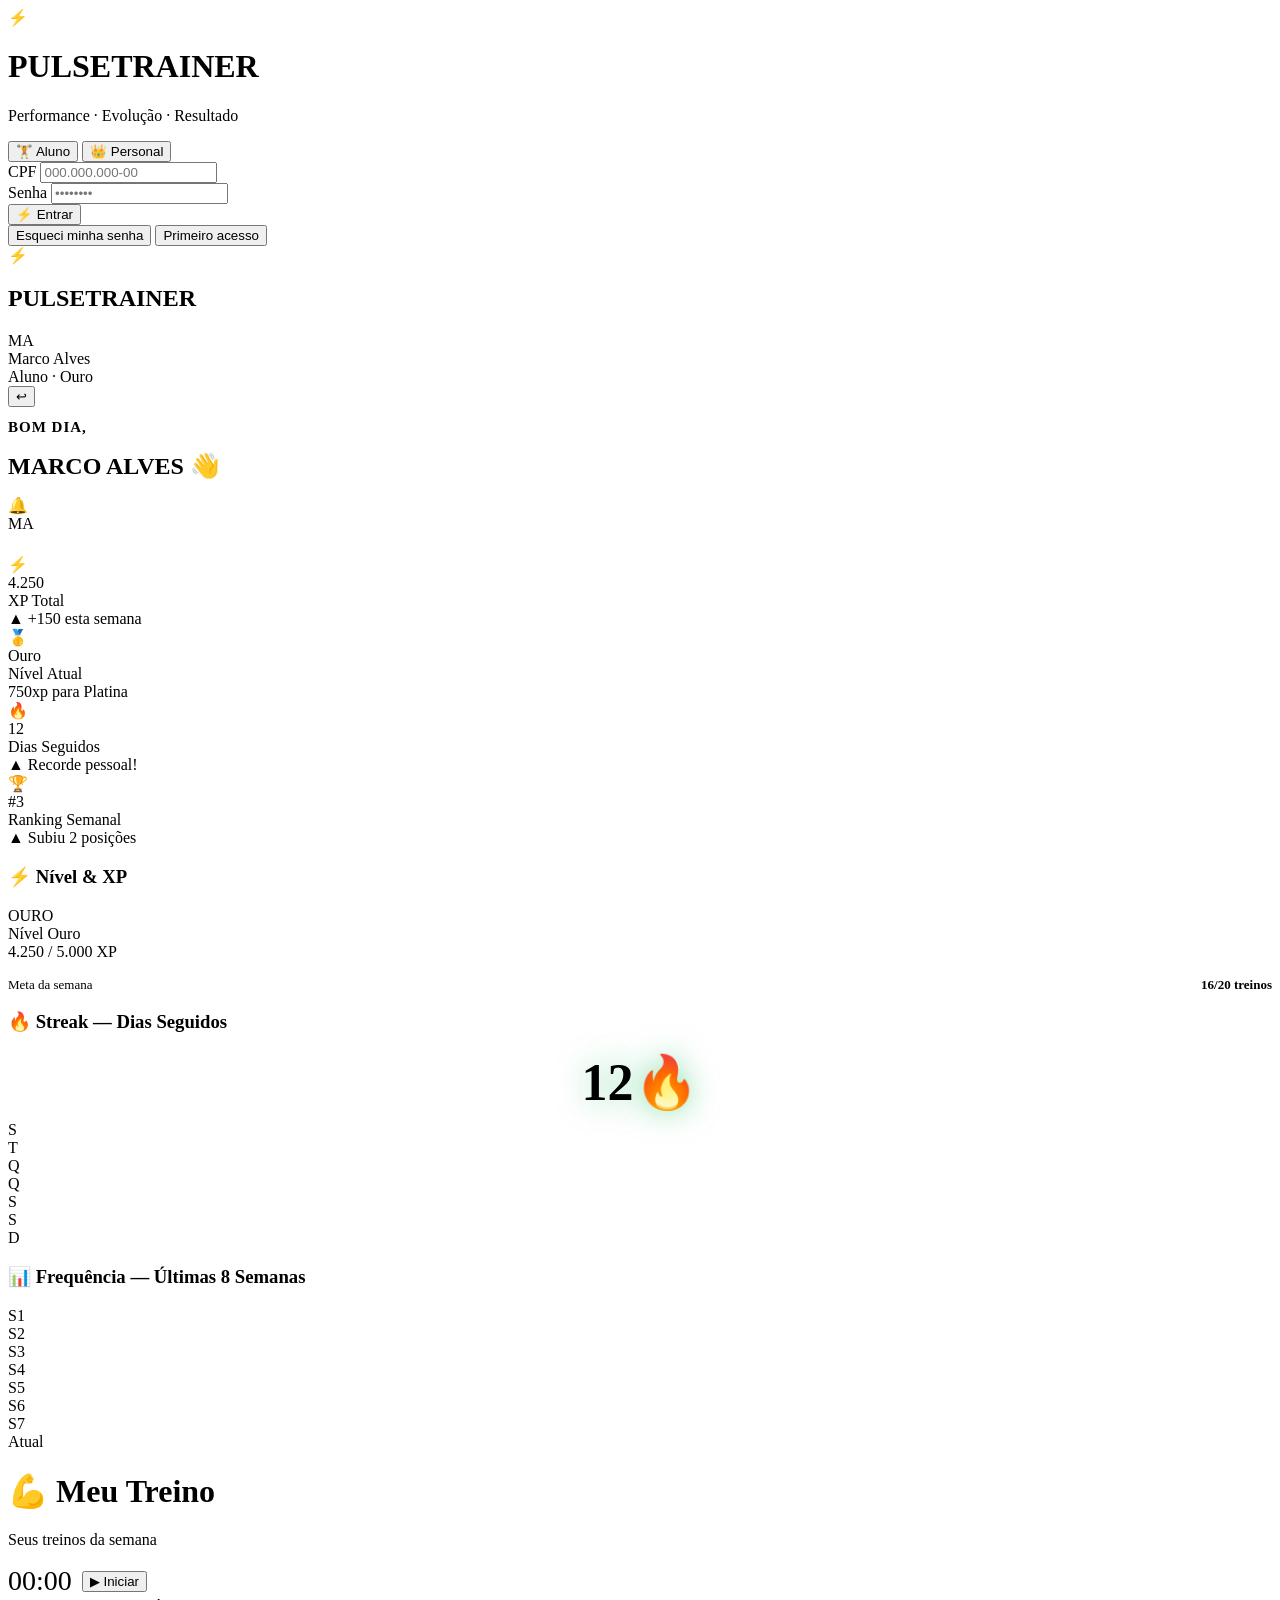
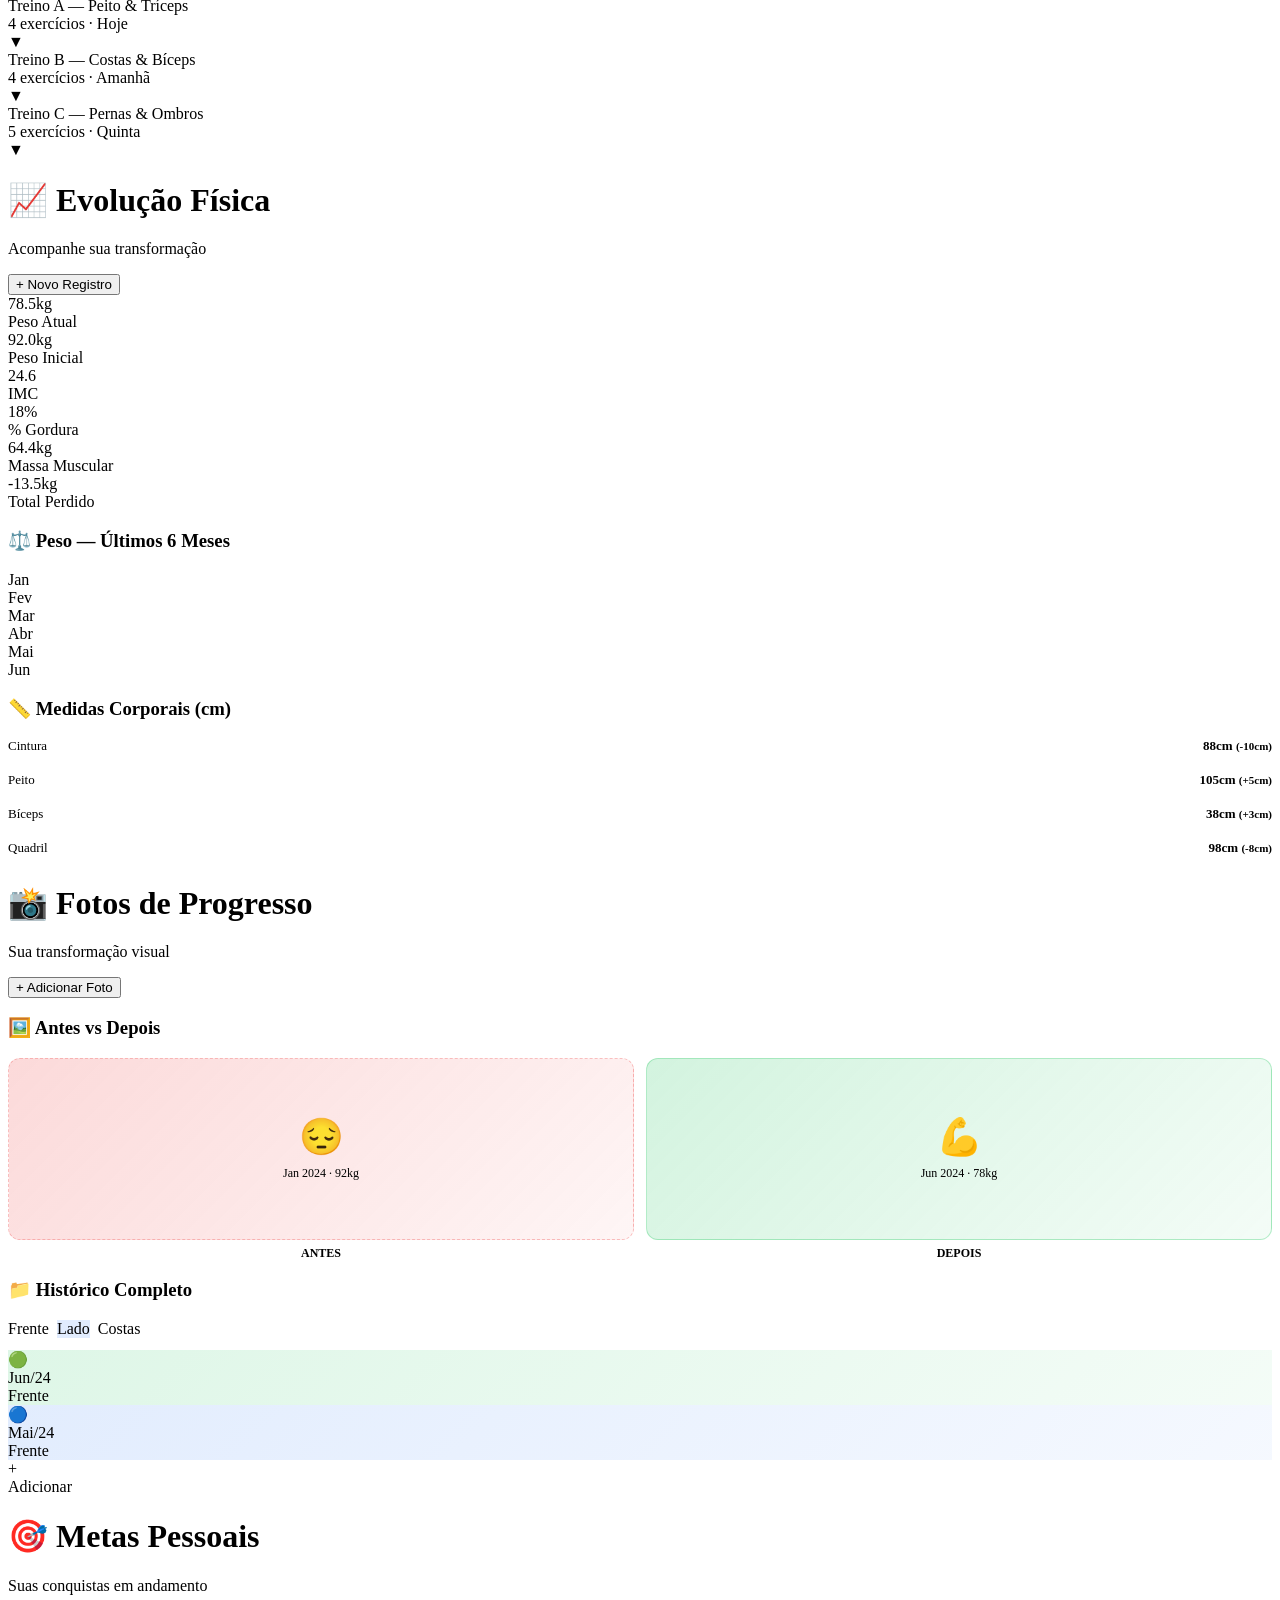
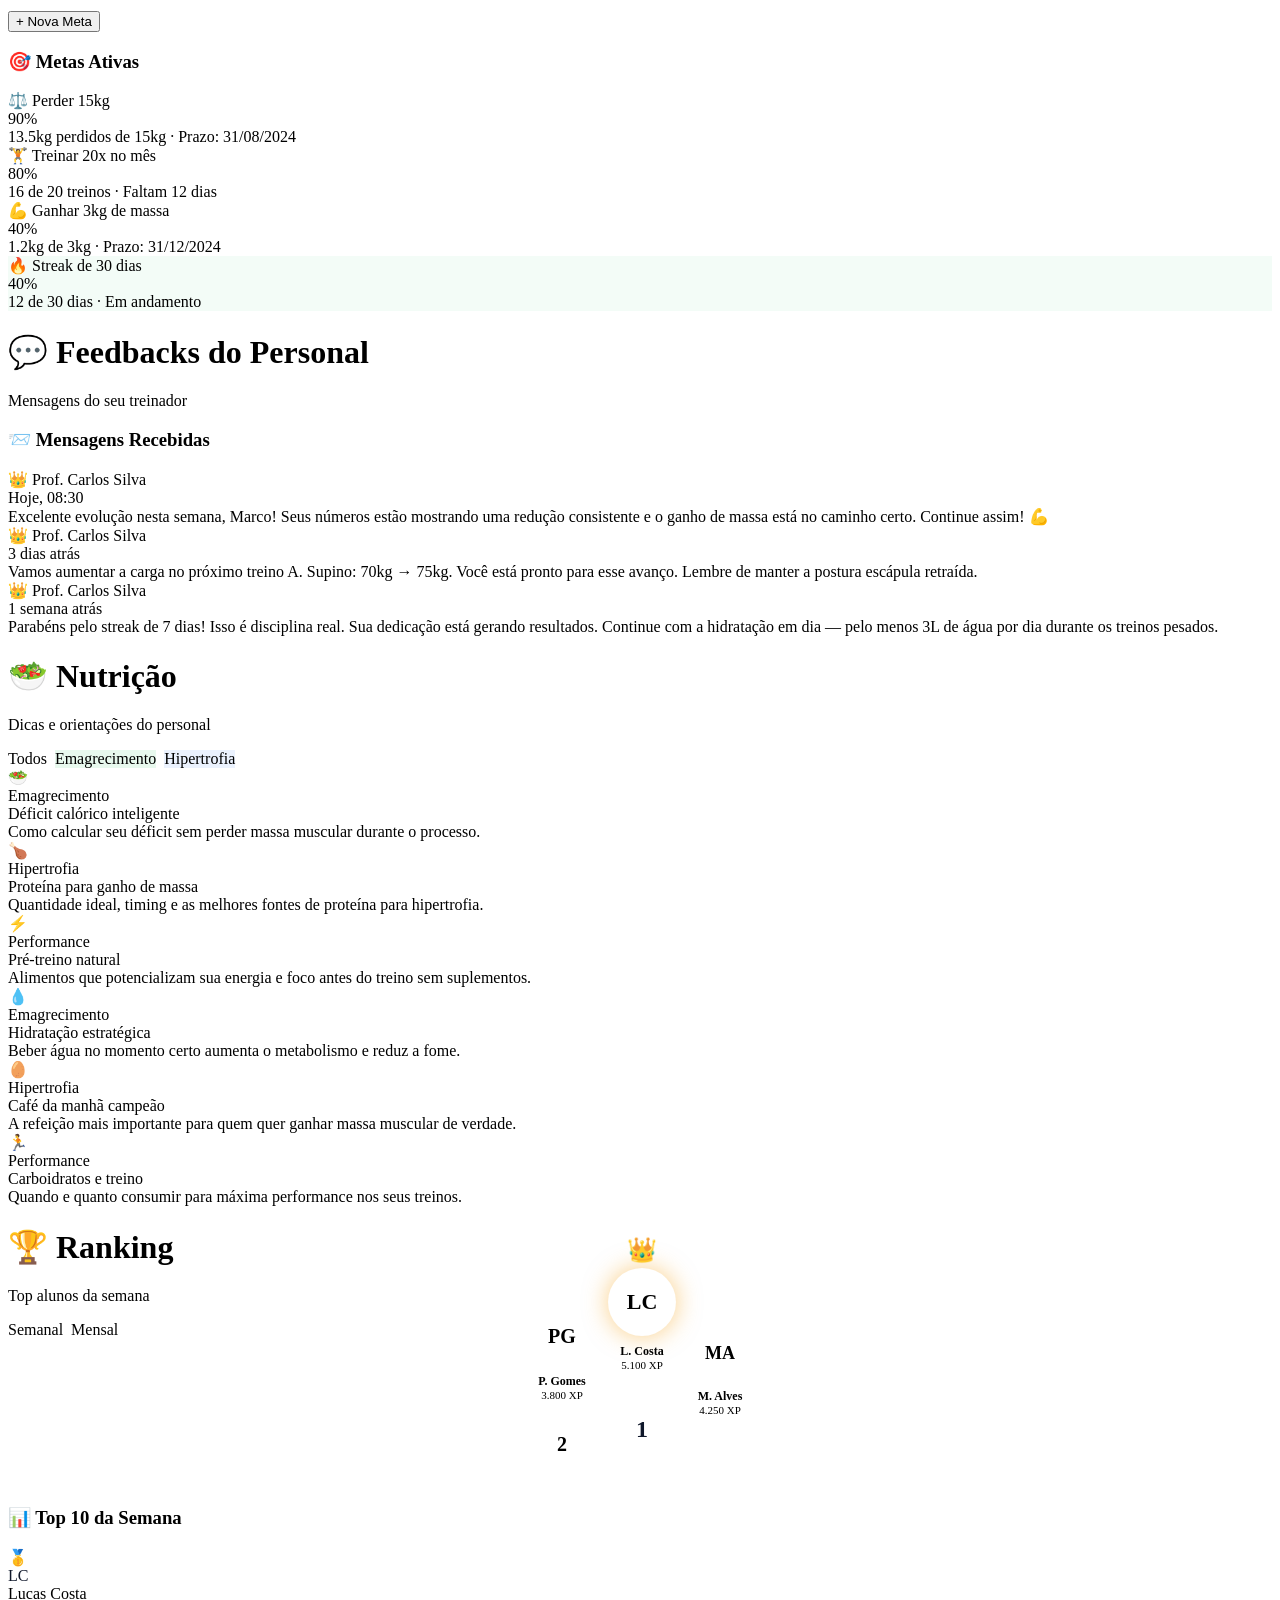
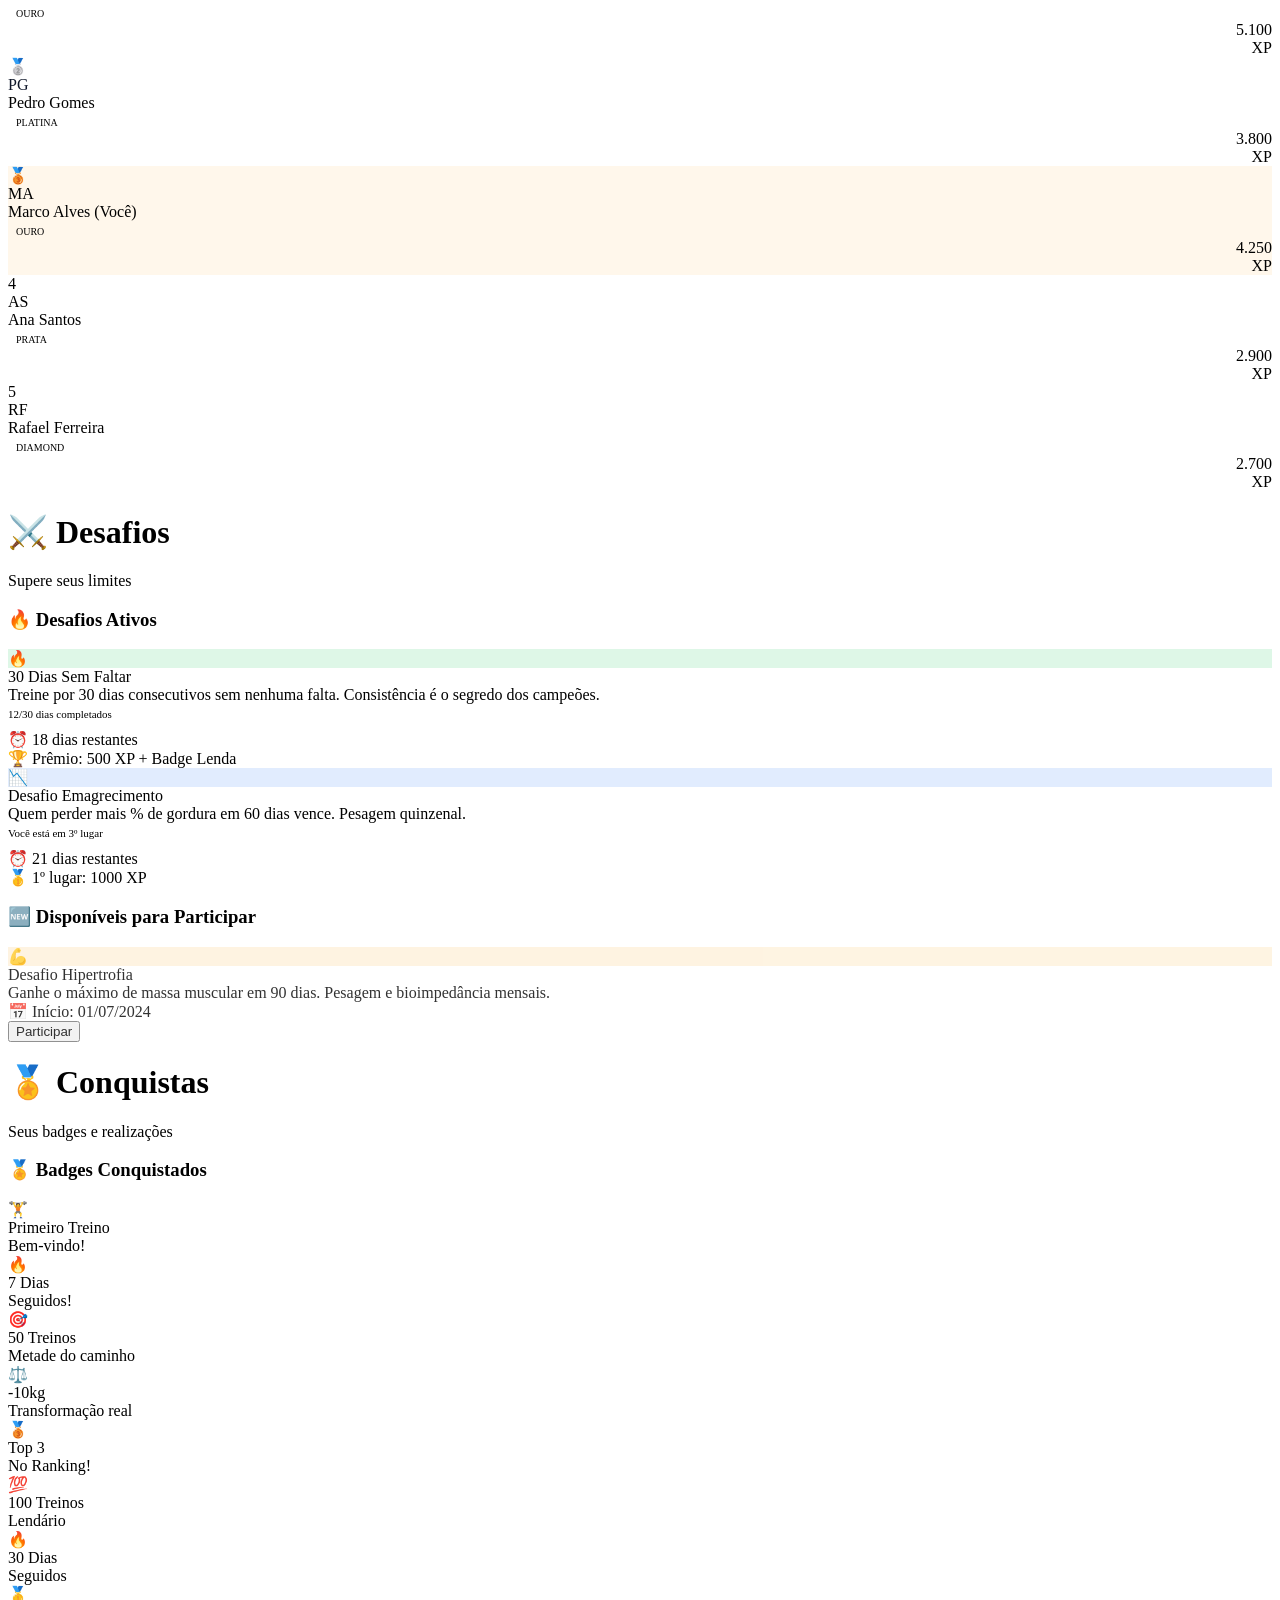
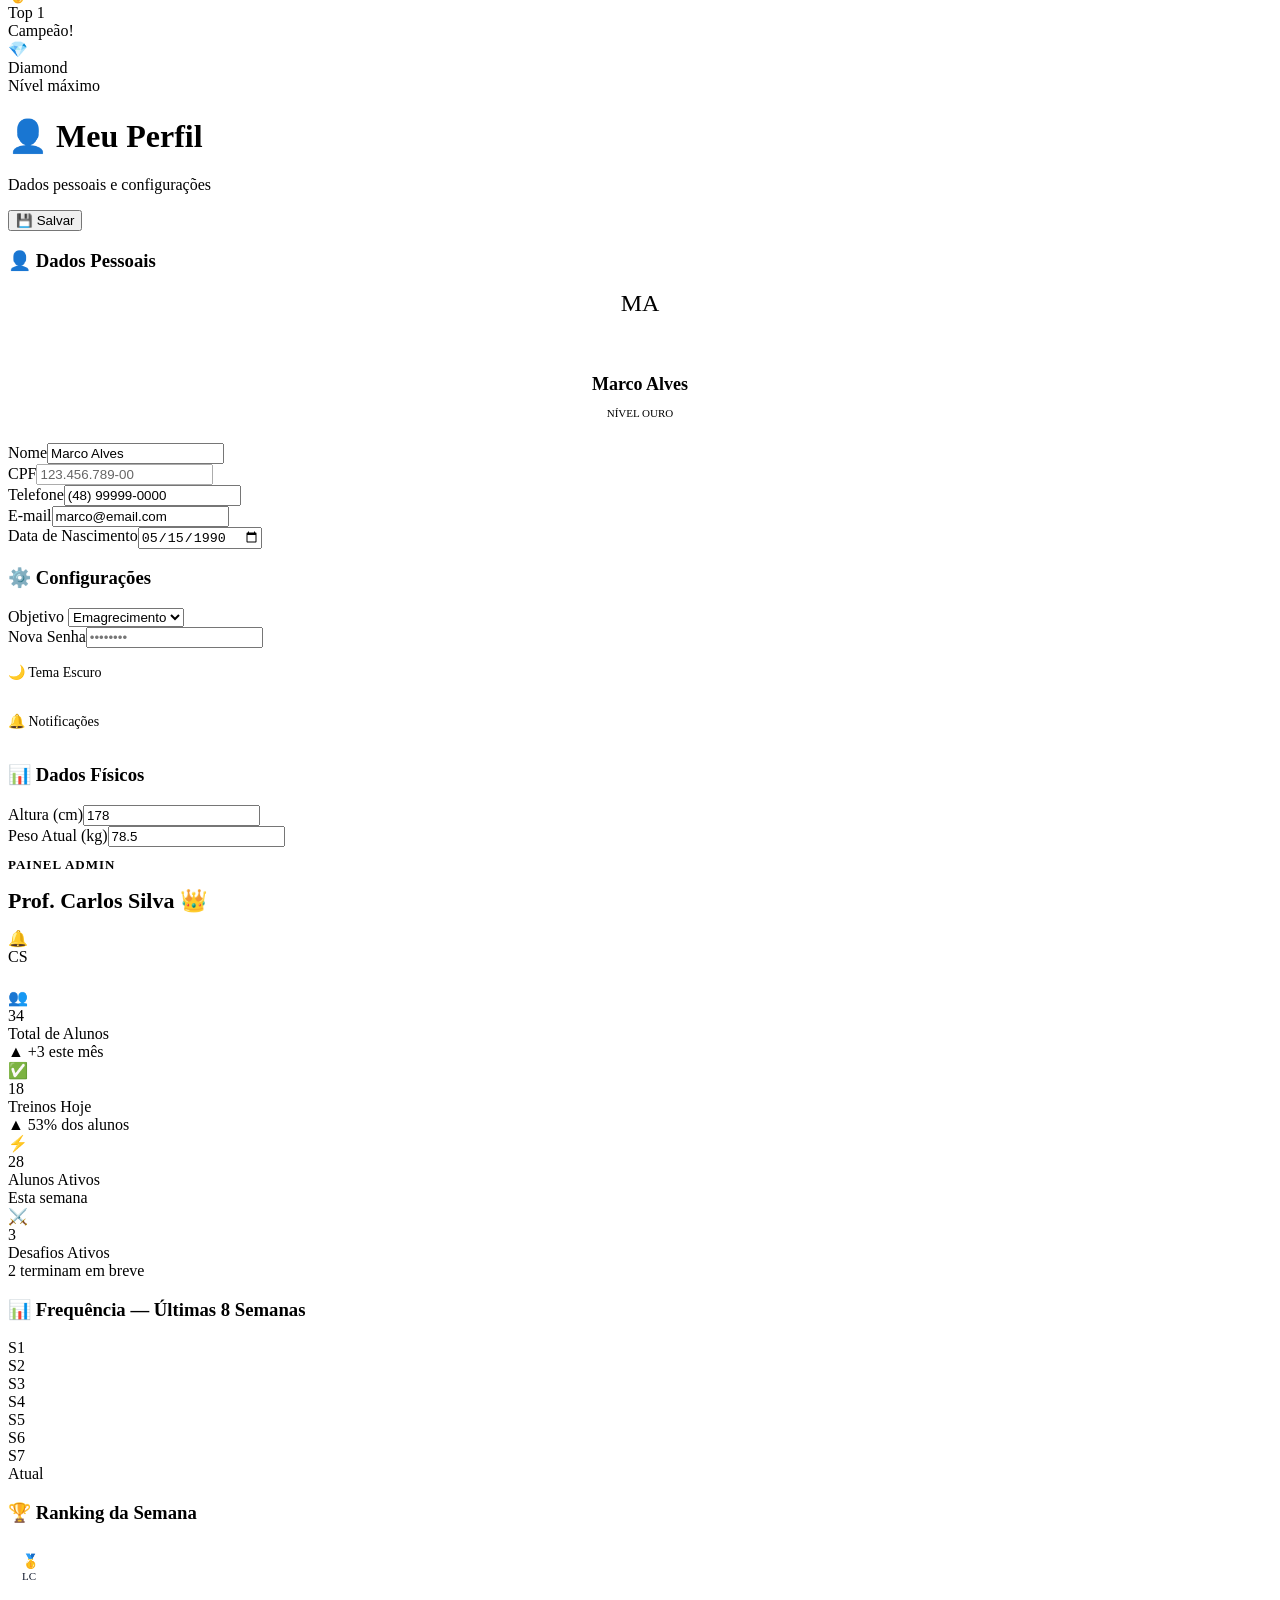
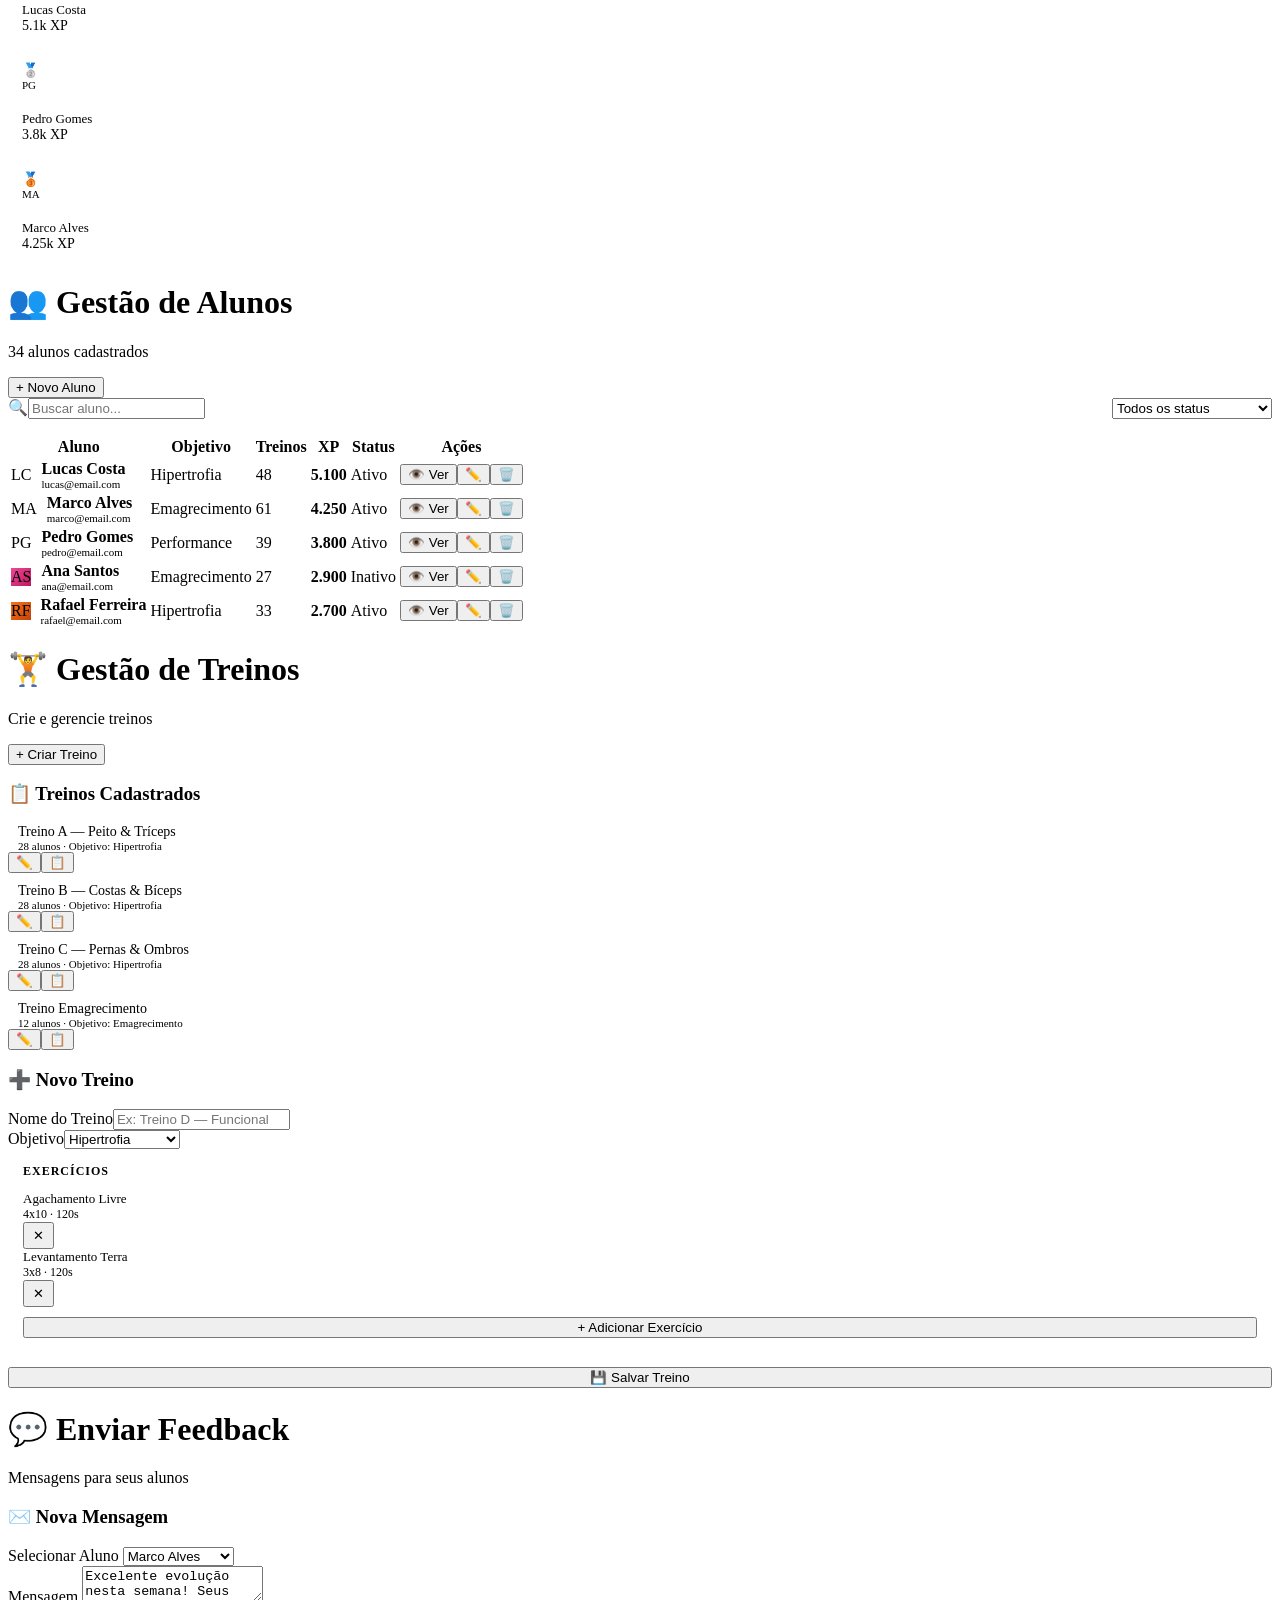
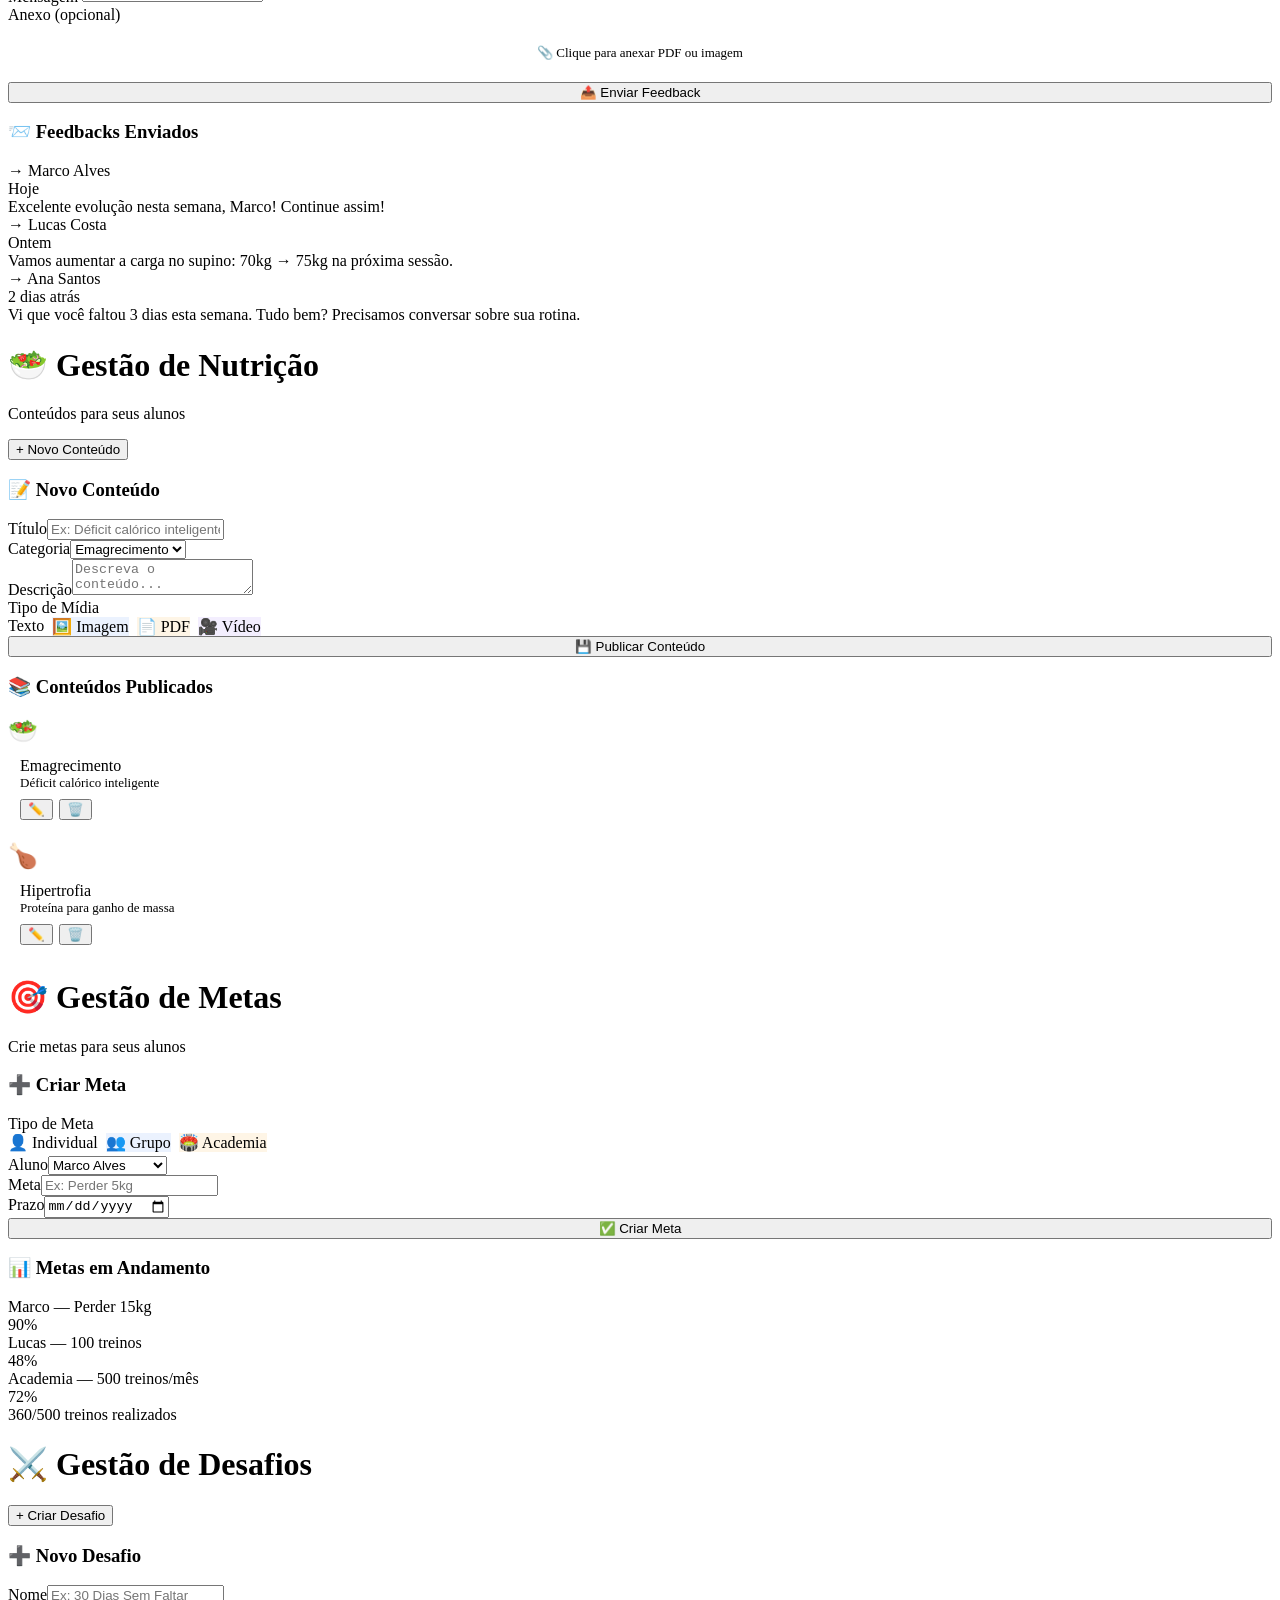
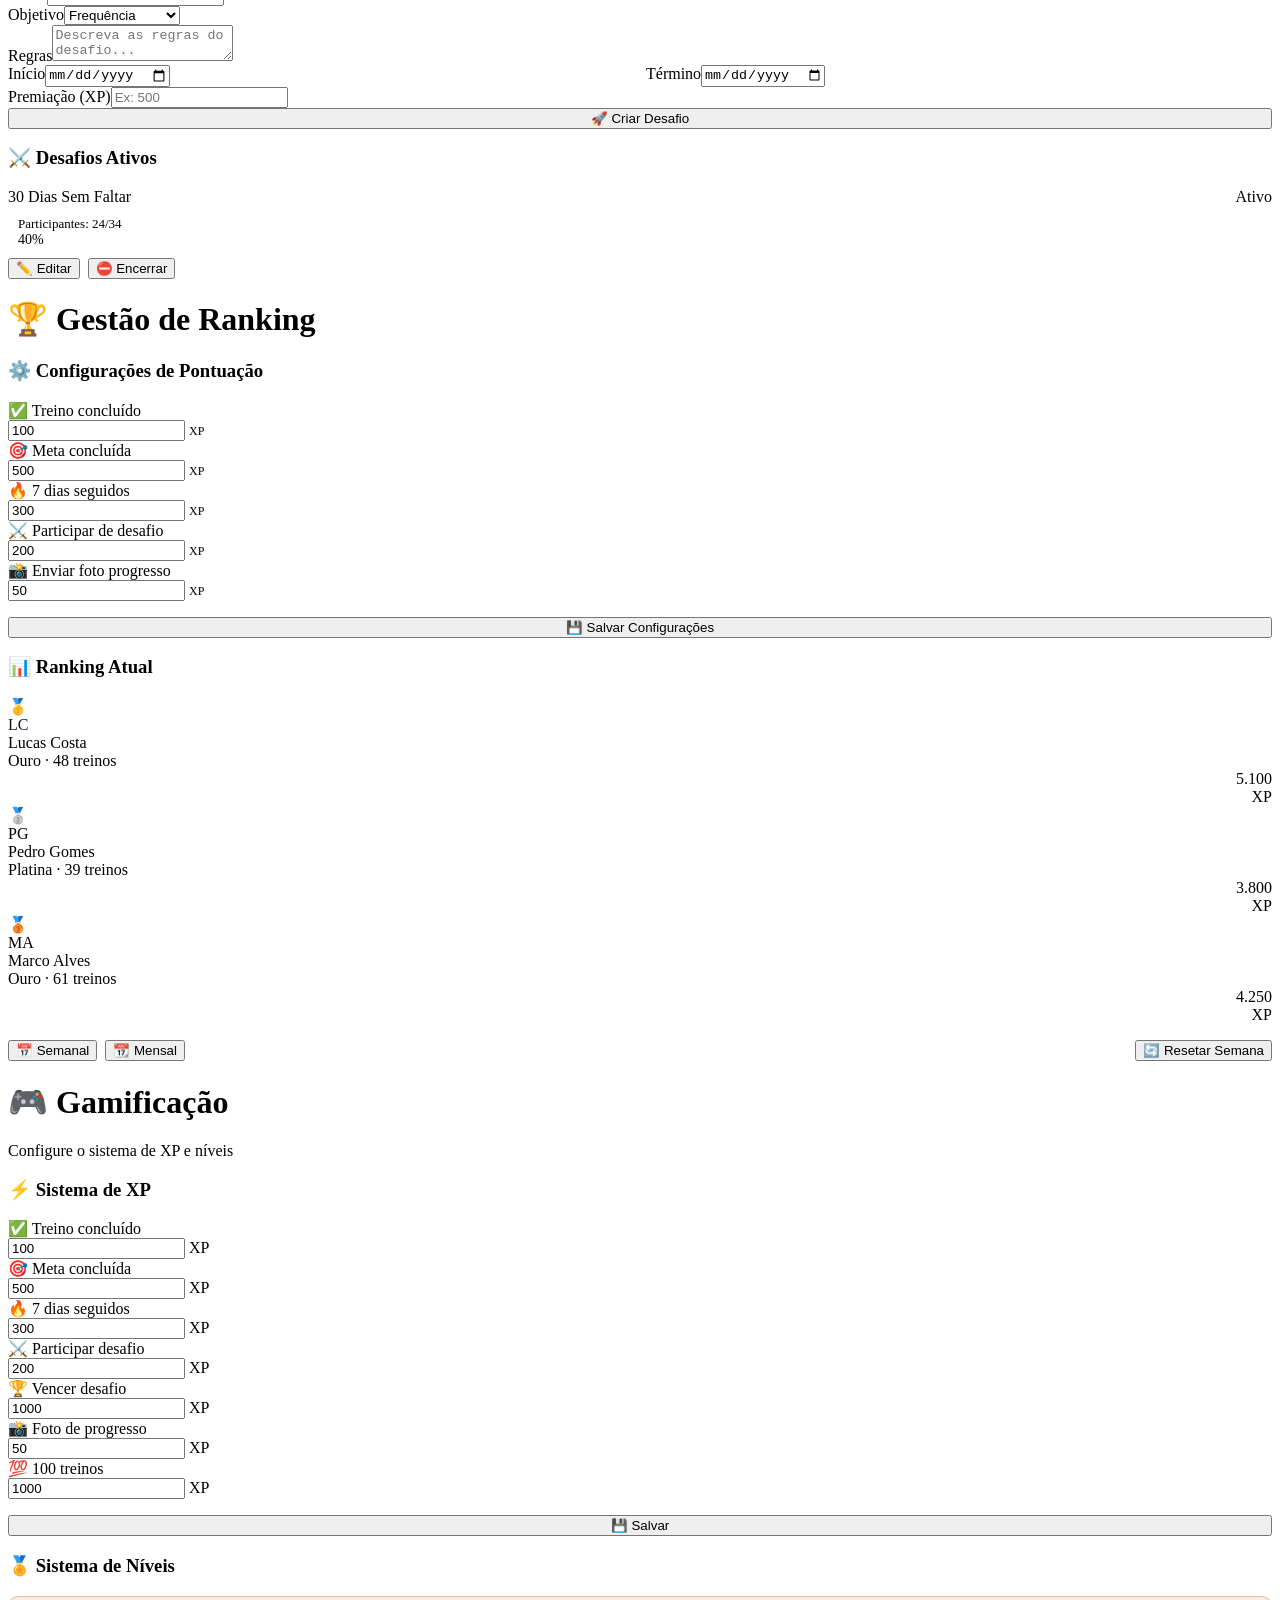
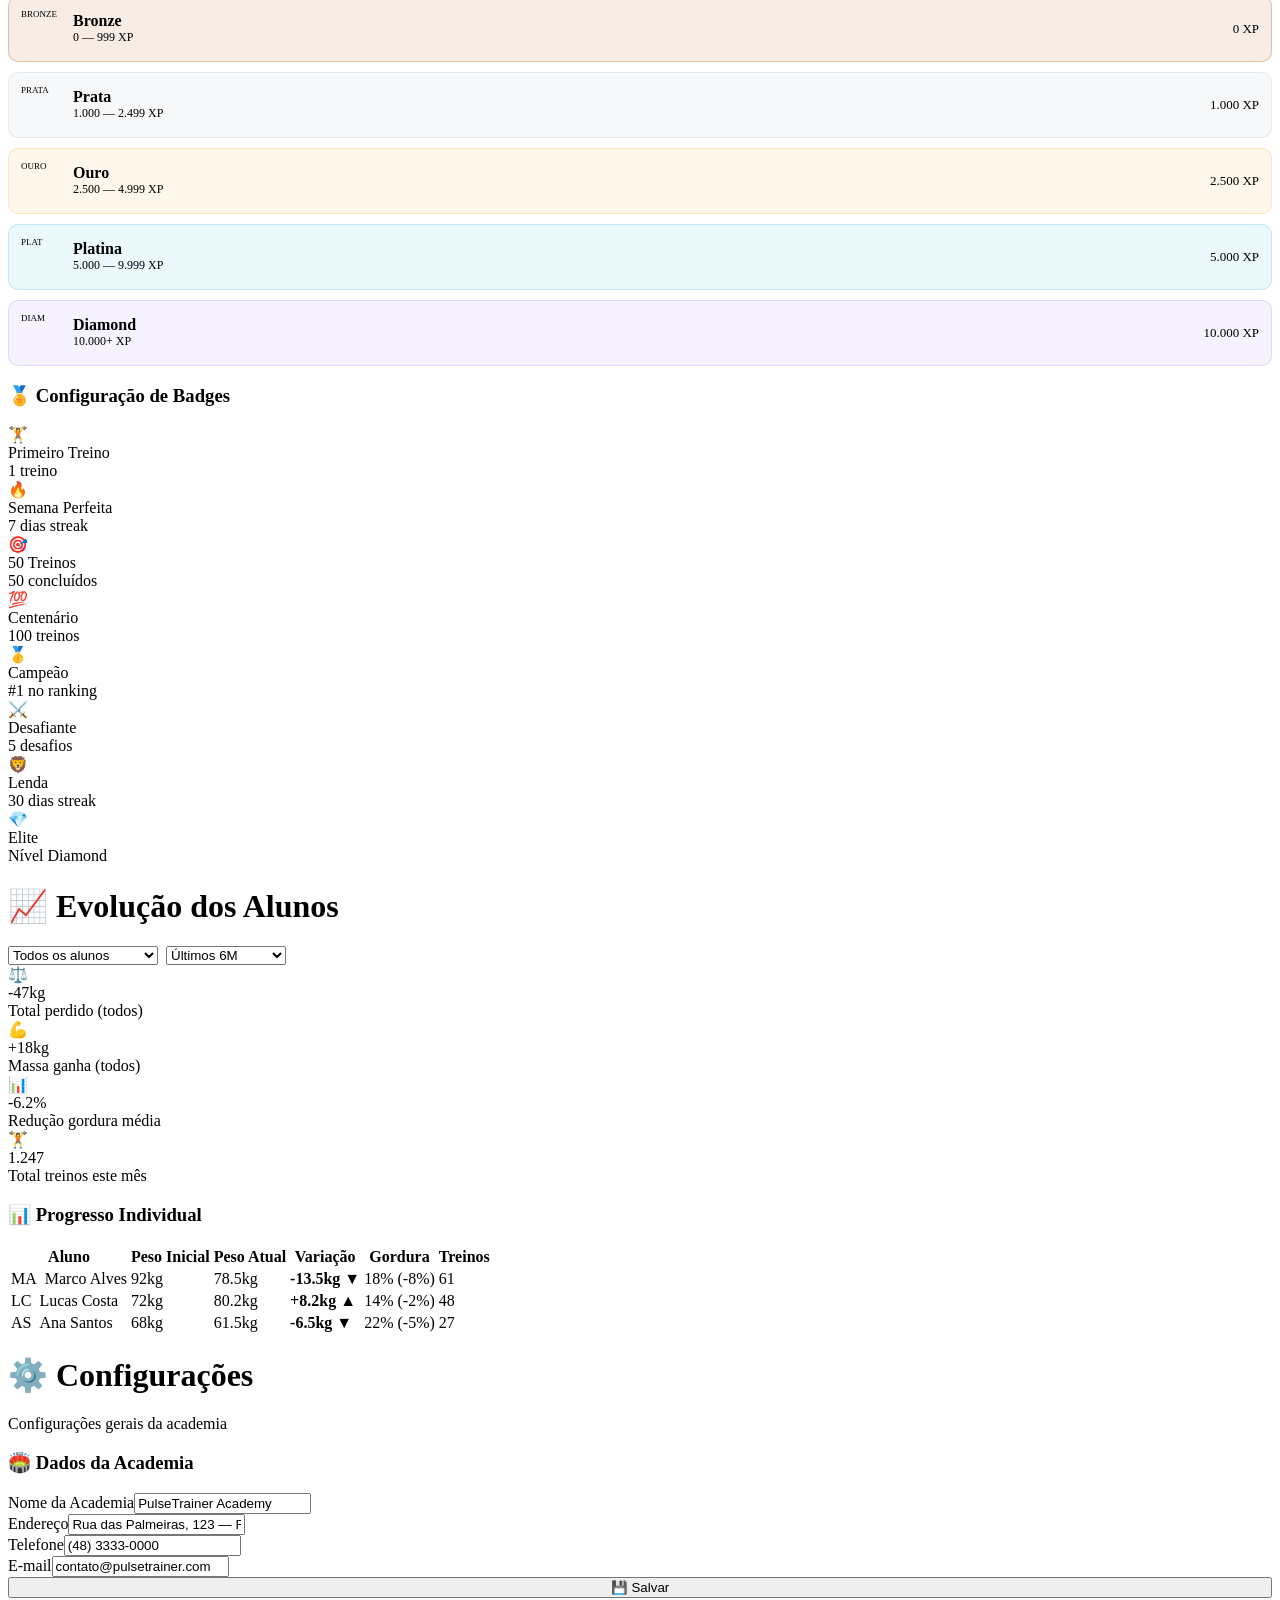
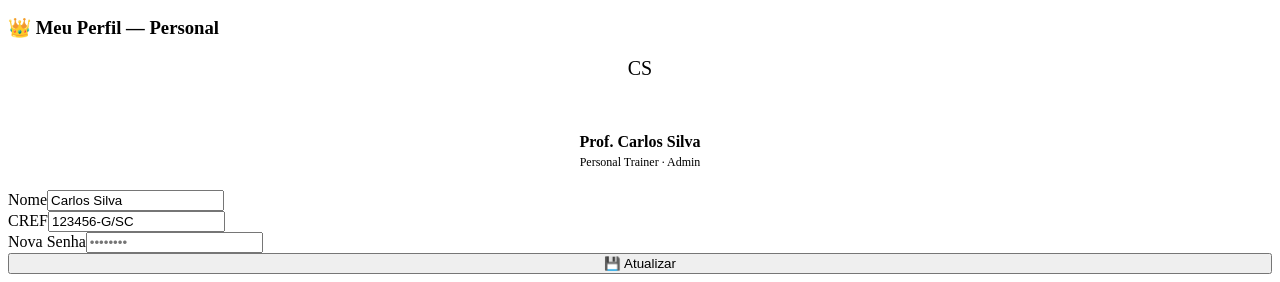
==== SitePulseTrainerA3/index.html @ fff5a450 "Adicionando arquivos HTML, JavaScript e CSS" ====
<!DOCTYPE html>
<html lang="pt-BR">
<head>
<meta charset="UTF-8">
<meta name="viewport" content="width=device-width, initial-scale=1.0">
<title>PulseTrainer</title>
<link href="https://fonts.googleapis.com/css2?family=Orbitron:wght@400;700;900&family=Exo+2:wght@300;400;500;600;700&display=swap" rel="stylesheet">
<link rel="stylesheet" href="css/style.css">
</head>
<body>

<!-- ══════════ LOGIN SCREEN ══════════ -->
<div id="loginScreen" class="login-screen">
  <div class="login-bg"></div>
  <div class="login-grid"></div>
  <div class="login-box">
    <div class="login-logo">
      <div class="login-logo-icon">⚡</div>
      <h1>PULSE<span>TRAINER</span></h1>
      <p>Performance · Evolução · Resultado</p>
    </div>
    <div class="role-pills">
      <button class="role-pill active" onclick="setRole('aluno',this)">🏋️ Aluno</button>
      <button class="role-pill" onclick="setRole('admin',this)">👑 Personal</button>
    </div>
    <div class="form-group">
      <label class="form-label">CPF</label>
      <input type="text" class="form-input" placeholder="000.000.000-00" id="cpfInput">
    </div>
    <div class="form-group">
      <label class="form-label">Senha</label>
      <input type="password" class="form-input" placeholder="••••••••" id="passInput">
    </div>
    <button class="btn btn-primary" onclick="doLogin()">⚡ Entrar</button>
    <div class="login-links">
      <button class="link-btn">Esqueci minha senha</button>
      <button class="link-btn">Primeiro acesso</button>
    </div>
  </div>
</div>

<!-- ══════════ APP LAYOUT ══════════ -->
<div id="appLayout" class="app-layout hidden">

  <!-- SIDEBAR -->
  <aside class="sidebar" id="sidebar">
    <div class="sidebar-logo">
      <div class="sidebar-logo-icon">⚡</div>
      <h2>PULSE<span>TRAINER</span></h2>
    </div>
    <nav class="sidebar-nav" id="sidebarNav">
      <!-- injected by JS -->
    </nav>
    <div class="sidebar-user">
      <div class="user-avatar" id="userAvatarSidebar">MA</div>
      <div class="user-info">
        <div class="user-name" id="userNameSidebar">Marco Alves</div>
        <div class="user-role" id="userRoleSidebar">Aluno · Ouro</div>
      </div>
      <button class="logout-btn" onclick="doLogout()" title="Sair">↩</button>
    </div>
  </aside>

  <!-- MAIN -->
  <main class="main-content" id="mainContent">

    <!-- ── ALUNO: DASHBOARD ── -->
    <div class="page active" id="page-dashboard">
      <div class="topbar">
        <div>
          <h2 style="font-family:var(--font-display);font-size:15px;letter-spacing:1px;color:var(--gray);font-weight:600;">BOM DIA,</h2>
          <h1 style="font-family:var(--font-display);font-size:24px;font-weight:900;">MARCO ALVES 👋</h1>
        </div>
        <div class="topbar-actions">
          <div class="notif-btn"><span>🔔</span><div class="notif-dot"></div></div>
          <div class="user-avatar" style="width:40px;height:40px;">MA</div>
        </div>
      </div>

      <div class="cards-grid">
        <div class="stat-card green glow-green">
          <div class="stat-icon green">⚡</div>
          <div class="stat-value" style="color:var(--green)">4.250</div>
          <div class="stat-label">XP Total</div>
          <div class="stat-change up">▲ +150 esta semana</div>
        </div>
        <div class="stat-card gold glow-gold">
          <div class="stat-icon gold">🥇</div>
          <div class="stat-value" style="color:var(--gold)">Ouro</div>
          <div class="stat-label">Nível Atual</div>
          <div class="stat-change" style="color:var(--gray)">750xp para Platina</div>
        </div>
        <div class="stat-card blue glow-blue">
          <div class="stat-icon blue">🔥</div>
          <div class="stat-value" style="color:var(--blue)">12</div>
          <div class="stat-label">Dias Seguidos</div>
          <div class="stat-change up">▲ Recorde pessoal!</div>
        </div>
        <div class="stat-card purple">
          <div class="stat-icon purple">🏆</div>
          <div class="stat-value" style="color:var(--diamond)">#3</div>
          <div class="stat-label">Ranking Semanal</div>
          <div class="stat-change up">▲ Subiu 2 posições</div>
        </div>
      </div>

      <div class="two-col">
        <div class="section-card">
          <h3>⚡ Nível & XP</h3>
          <div class="level-display">
            <div class="level-badge gold">OURO</div>
            <div class="level-info">
              <div class="level-name" style="color:var(--gold)">Nível Ouro</div>
              <div class="level-xp">4.250 / 5.000 XP</div>
              <div class="progress-bar gold"><div class="progress-fill" style="width:85%"></div></div>
            </div>
          </div>
          <div style="margin-top:16px;">
            <div style="display:flex;justify-content:space-between;font-size:13px;color:var(--gray);margin-bottom:8px;">
              <span>Meta da semana</span><span style="color:var(--green);font-weight:700;">16/20 treinos</span>
            </div>
            <div class="progress-bar"><div class="progress-fill" style="width:80%"></div></div>
          </div>
        </div>
        <div class="section-card">
          <h3>🔥 Streak — Dias Seguidos</h3>
          <div style="text-align:center;font-family:var(--font-display);font-size:52px;font-weight:900;color:var(--green);margin:8px 0;text-shadow:0 0 30px rgba(34,197,94,0.5)">12🔥</div>
          <div class="streak-display" style="justify-content:center">
            <div class="streak-day done">S</div>
            <div class="streak-day done">T</div>
            <div class="streak-day done">Q</div>
            <div class="streak-day done">Q</div>
            <div class="streak-day done">S</div>
            <div class="streak-day done">S</div>
            <div class="streak-day today">D</div>
          </div>
        </div>
      </div>

      <div class="section-card">
        <h3>📊 Frequência — Últimas 8 Semanas</h3>
        <div class="mini-chart">
          <div class="chart-bar" style="height:55%" data-val="3 treinos"></div>
          <div class="chart-bar" style="height:70%" data-val="4 treinos"></div>
          <div class="chart-bar" style="height:40%" data-val="2 treinos"></div>
          <div class="chart-bar" style="height:85%" data-val="5 treinos"></div>
          <div class="chart-bar" style="height:60%" data-val="3 treinos"></div>
          <div class="chart-bar" style="height:90%" data-val="5 treinos"></div>
          <div class="chart-bar" style="height:75%" data-val="4 treinos"></div>
          <div class="chart-bar" style="height:100%;background:linear-gradient(to top,var(--green),#86EFAC);" data-val="5 treinos"></div>
        </div>
        <div class="chart-labels">
          <div class="chart-label">S1</div><div class="chart-label">S2</div>
          <div class="chart-label">S3</div><div class="chart-label">S4</div>
          <div class="chart-label">S5</div><div class="chart-label">S6</div>
          <div class="chart-label">S7</div><div class="chart-label">Atual</div>
        </div>
      </div>
    </div>

    <!-- ── ALUNO: MEU TREINO ── -->
    <div class="page" id="page-treino">
      <div class="page-header">
        <div class="page-title">
          <h1>💪 Meu Treino</h1>
          <p>Seus treinos da semana</p>
        </div>
        <div style="display:flex;gap:10px;align-items:center;">
          <div class="timer-display" style="font-size:28px;" id="timerDisplay">00:00</div>
          <button class="btn btn-primary btn-sm" id="timerBtn" onclick="toggleTimer()">▶ Iniciar</button>
        </div>
      </div>

      <div id="workoutList">
        <!-- Treino A -->
        <div class="workout-block">
          <div class="workout-header" onclick="toggleWorkout(this)">
            <div class="workout-color-dot" style="background:var(--green)"></div>
            <div class="workout-title">Treino A — Peito & Tríceps</div>
            <div class="workout-meta">4 exercícios · Hoje</div>
            <div class="workout-expand">▼</div>
          </div>
          <div class="exercise-list" style="display:none">
            <div class="exercise-item">
              <div class="ex-checkbox" onclick="toggleExercise(this)">✓</div>
              <div class="ex-info">
                <div class="ex-name">Supino Reto</div>
                <div class="ex-detail">Descanso: 90s</div>
              </div>
              <div class="ex-sets">4x10</div>
            </div>
            <div class="exercise-item">
              <div class="ex-checkbox" onclick="toggleExercise(this)"></div>
              <div class="ex-info">
                <div class="ex-name">Supino Inclinado</div>
                <div class="ex-detail">Descanso: 90s</div>
              </div>
              <div class="ex-sets">3x12</div>
            </div>
            <div class="exercise-item">
              <div class="ex-checkbox" onclick="toggleExercise(this)"></div>
              <div class="ex-info">
                <div class="ex-name">Crucifixo</div>
                <div class="ex-detail">Descanso: 60s</div>
              </div>
              <div class="ex-sets">3x15</div>
            </div>
            <div class="exercise-item">
              <div class="ex-checkbox" onclick="toggleExercise(this)"></div>
              <div class="ex-info">
                <div class="ex-name">Tríceps Corda</div>
                <div class="ex-detail">Descanso: 60s · Obs: Mantenha cotovelo fixo</div>
              </div>
              <div class="ex-sets">4x12</div>
            </div>
            <div style="margin-top:14px;">
              <button class="btn btn-primary" style="width:100%;" onclick="finishWorkout()">✅ Concluir Treino A — +100 XP</button>
            </div>
          </div>
        </div>
        <!-- Treino B -->
        <div class="workout-block">
          <div class="workout-header" onclick="toggleWorkout(this)">
            <div class="workout-color-dot" style="background:var(--blue)"></div>
            <div class="workout-title">Treino B — Costas & Bíceps</div>
            <div class="workout-meta">4 exercícios · Amanhã</div>
            <div class="workout-expand">▼</div>
          </div>
          <div class="exercise-list" style="display:none">
            <div class="exercise-item">
              <div class="ex-checkbox" onclick="toggleExercise(this)"></div>
              <div class="ex-info"><div class="ex-name">Puxada Frontal</div><div class="ex-detail">Descanso: 90s</div></div>
              <div class="ex-sets">4x10</div>
            </div>
            <div class="exercise-item">
              <div class="ex-checkbox" onclick="toggleExercise(this)"></div>
              <div class="ex-info"><div class="ex-name">Remada Curvada</div><div class="ex-detail">Descanso: 90s</div></div>
              <div class="ex-sets">4x10</div>
            </div>
            <div class="exercise-item">
              <div class="ex-checkbox" onclick="toggleExercise(this)"></div>
              <div class="ex-info"><div class="ex-name">Rosca Direta</div><div class="ex-detail">Descanso: 60s</div></div>
              <div class="ex-sets">3x12</div>
            </div>
            <div style="margin-top:14px;">
              <button class="btn btn-primary" style="width:100%;" onclick="alert('✅ Treino concluído! +100 XP')">✅ Concluir Treino B — +100 XP</button>
            </div>
          </div>
        </div>
        <!-- Treino C -->
        <div class="workout-block">
          <div class="workout-header" onclick="toggleWorkout(this)">
            <div class="workout-color-dot" style="background:var(--gold)"></div>
            <div class="workout-title">Treino C — Pernas & Ombros</div>
            <div class="workout-meta">5 exercícios · Quinta</div>
            <div class="workout-expand">▼</div>
          </div>
          <div class="exercise-list" style="display:none">
            <div class="exercise-item">
              <div class="ex-checkbox" onclick="toggleExercise(this)"></div>
              <div class="ex-info"><div class="ex-name">Agachamento Livre</div><div class="ex-detail">Descanso: 120s</div></div>
              <div class="ex-sets">5x8</div>
            </div>
            <div class="exercise-item">
              <div class="ex-checkbox" onclick="toggleExercise(this)"></div>
              <div class="ex-info"><div class="ex-name">Leg Press</div><div class="ex-detail">Descanso: 90s</div></div>
              <div class="ex-sets">4x12</div>
            </div>
            <div class="exercise-item">
              <div class="ex-checkbox" onclick="toggleExercise(this)"></div>
              <div class="ex-info"><div class="ex-name">Desenvolvimento</div><div class="ex-detail">Descanso: 90s</div></div>
              <div class="ex-sets">4x10</div>
            </div>
          </div>
        </div>
      </div>
    </div>

    <!-- ── ALUNO: EVOLUÇÃO ── -->
    <div class="page" id="page-evolucao">
      <div class="page-header">
        <div class="page-title"><h1>📈 Evolução Física</h1><p>Acompanhe sua transformação</p></div>
        <button class="btn btn-primary btn-sm">+ Novo Registro</button>
      </div>

      <div class="evo-grid">
        <div class="evo-stat">
          <div class="evo-stat-value" style="color:var(--green)">78.5<span style="font-size:16px">kg</span></div>
          <div class="evo-stat-label">Peso Atual</div>
        </div>
        <div class="evo-stat">
          <div class="evo-stat-value" style="color:var(--gray)">92.0<span style="font-size:16px">kg</span></div>
          <div class="evo-stat-label">Peso Inicial</div>
        </div>
        <div class="evo-stat">
          <div class="evo-stat-value" style="color:var(--blue)">24.6</div>
          <div class="evo-stat-label">IMC</div>
        </div>
        <div class="evo-stat">
          <div class="evo-stat-value" style="color:var(--gold)">18<span style="font-size:16px">%</span></div>
          <div class="evo-stat-label">% Gordura</div>
        </div>
        <div class="evo-stat">
          <div class="evo-stat-value" style="color:var(--diamond)">64.4<span style="font-size:16px">kg</span></div>
          <div class="evo-stat-label">Massa Muscular</div>
        </div>
        <div class="evo-stat">
          <div class="evo-stat-value" style="color:var(--green)">-13.5<span style="font-size:16px">kg</span></div>
          <div class="evo-stat-label">Total Perdido</div>
        </div>
      </div>

      <div class="two-col">
        <div class="section-card">
          <h3>⚖️ Peso — Últimos 6 Meses</h3>
          <div class="mini-chart">
            <div class="chart-bar" style="height:100%;background:linear-gradient(to top,rgba(239,68,68,0.6),rgba(239,68,68,0.2));" data-val="92kg"></div>
            <div class="chart-bar" style="height:90%;background:linear-gradient(to top,rgba(245,158,11,0.6),rgba(245,158,11,0.2));" data-val="88kg"></div>
            <div class="chart-bar" style="height:80%;background:linear-gradient(to top,rgba(245,158,11,0.5),rgba(245,158,11,0.2));" data-val="85kg"></div>
            <div class="chart-bar" style="height:70%;" data-val="83kg"></div>
            <div class="chart-bar" style="height:62%;" data-val="80kg"></div>
            <div class="chart-bar" style="height:55%;" data-val="78.5kg"></div>
          </div>
          <div class="chart-labels">
            <div class="chart-label">Jan</div><div class="chart-label">Fev</div>
            <div class="chart-label">Mar</div><div class="chart-label">Abr</div>
            <div class="chart-label">Mai</div><div class="chart-label">Jun</div>
          </div>
        </div>
        <div class="section-card">
          <h3>📏 Medidas Corporais (cm)</h3>
          <div style="display:flex;flex-direction:column;gap:12px;margin-top:4px;">
            <div>
              <div style="display:flex;justify-content:space-between;font-size:13px;margin-bottom:6px;"><span style="color:var(--gray)">Cintura</span><span style="font-weight:700;">88cm <span style="color:var(--green);font-size:11px;">(-10cm)</span></span></div>
              <div class="progress-bar"><div class="progress-fill" style="width:72%"></div></div>
            </div>
            <div>
              <div style="display:flex;justify-content:space-between;font-size:13px;margin-bottom:6px;"><span style="color:var(--gray)">Peito</span><span style="font-weight:700;">105cm <span style="color:var(--green);font-size:11px;">(+5cm)</span></span></div>
              <div class="progress-bar blue"><div class="progress-fill" style="width:85%"></div></div>
            </div>
            <div>
              <div style="display:flex;justify-content:space-between;font-size:13px;margin-bottom:6px;"><span style="color:var(--gray)">Bíceps</span><span style="font-weight:700;">38cm <span style="color:var(--green);font-size:11px;">(+3cm)</span></span></div>
              <div class="progress-bar gold"><div class="progress-fill" style="width:60%"></div></div>
            </div>
            <div>
              <div style="display:flex;justify-content:space-between;font-size:13px;margin-bottom:6px;"><span style="color:var(--gray)">Quadril</span><span style="font-weight:700;">98cm <span style="color:var(--green);font-size:11px;">(-8cm)</span></span></div>
              <div class="progress-bar"><div class="progress-fill" style="width:65%"></div></div>
            </div>
          </div>
        </div>
      </div>
    </div>

    <!-- ── ALUNO: FOTOS ── -->
    <div class="page" id="page-fotos">
      <div class="page-header">
        <div class="page-title"><h1>📸 Fotos de Progresso</h1><p>Sua transformação visual</p></div>
        <button class="btn btn-primary btn-sm">+ Adicionar Foto</button>
      </div>
      <div class="two-col">
        <div class="section-card">
          <h3>🖼️ Antes vs Depois</h3>
          <div style="display:grid;grid-template-columns:1fr 1fr;gap:12px;">
            <div>
              <div style="height:180px;border-radius:12px;background:linear-gradient(135deg,rgba(239,68,68,0.2),rgba(239,68,68,0.05));border:1px dashed rgba(239,68,68,0.3);display:flex;flex-direction:column;align-items:center;justify-content:center;gap:8px;">
                <span style="font-size:36px;">😔</span>
                <span style="font-size:12px;color:var(--gray);">Jan 2024 · 92kg</span>
              </div>
              <div style="text-align:center;font-size:12px;color:var(--danger);margin-top:6px;font-weight:600;">ANTES</div>
            </div>
            <div>
              <div style="height:180px;border-radius:12px;background:linear-gradient(135deg,rgba(34,197,94,0.2),rgba(34,197,94,0.05));border:1px solid rgba(34,197,94,0.3);display:flex;flex-direction:column;align-items:center;justify-content:center;gap:8px;">
                <span style="font-size:36px;">💪</span>
                <span style="font-size:12px;color:var(--gray);">Jun 2024 · 78kg</span>
              </div>
              <div style="text-align:center;font-size:12px;color:var(--green);margin-top:6px;font-weight:600;">DEPOIS</div>
            </div>
          </div>
        </div>
        <div class="section-card">
          <h3>📁 Histórico Completo</h3>
          <div style="display:flex;flex-direction:column;gap:8px;margin-bottom:12px;">
            <div style="display:flex;gap:8px;">
              <span class="status-pill status-active" onclick="this.classList.toggle('status-active');this.classList.toggle('btn-ghost')">Frente</span>
              <span class="status-pill" style="background:rgba(59,130,246,0.15);color:var(--blue);">Lado</span>
              <span class="status-pill btn-ghost" style="cursor:pointer">Costas</span>
            </div>
          </div>
          <div class="photo-grid">
            <div class="photo-item" style="background:linear-gradient(135deg,rgba(34,197,94,0.15),rgba(34,197,94,0.05));">
              <div class="photo-placeholder">🟢</div>
              <div class="photo-date">Jun/24</div>
              <div class="photo-label">Frente</div>
            </div>
            <div class="photo-item" style="background:linear-gradient(135deg,rgba(59,130,246,0.15),rgba(59,130,246,0.05));">
              <div class="photo-placeholder">🔵</div>
              <div class="photo-date">Mai/24</div>
              <div class="photo-label">Frente</div>
            </div>
            <div class="photo-item photo-upload-btn">
              <div class="photo-placeholder">+</div>
              <div class="photo-date">Adicionar</div>
            </div>
          </div>
        </div>
      </div>
    </div>

    <!-- ── ALUNO: METAS ── -->
    <div class="page" id="page-metas">
      <div class="page-header">
        <div class="page-title"><h1>🎯 Metas Pessoais</h1><p>Suas conquistas em andamento</p></div>
        <button class="btn btn-primary btn-sm">+ Nova Meta</button>
      </div>
      <div class="section-card">
        <h3>🎯 Metas Ativas</h3>
        <div class="goal-item">
          <div class="goal-header">
            <div class="goal-name">⚖️ Perder 15kg</div>
            <div class="goal-pct">90%</div>
          </div>
          <div class="progress-bar"><div class="progress-fill" style="width:90%"></div></div>
          <div class="goal-sub">13.5kg perdidos de 15kg · Prazo: 31/08/2024</div>
        </div>
        <div class="goal-item">
          <div class="goal-header">
            <div class="goal-name">🏋️ Treinar 20x no mês</div>
            <div class="goal-pct">80%</div>
          </div>
          <div class="progress-bar"><div class="progress-fill" style="width:80%"></div></div>
          <div class="goal-sub">16 de 20 treinos · Faltam 12 dias</div>
        </div>
        <div class="goal-item">
          <div class="goal-header">
            <div class="goal-name">💪 Ganhar 3kg de massa</div>
            <div class="goal-pct">40%</div>
          </div>
          <div class="progress-bar"><div class="progress-fill" style="width:40%"></div></div>
          <div class="goal-sub">1.2kg de 3kg · Prazo: 31/12/2024</div>
        </div>
        <div class="goal-item" style="border-color:rgba(34,197,94,0.3);background:rgba(34,197,94,0.05)">
          <div class="goal-header">
            <div class="goal-name">🔥 Streak de 30 dias</div>
            <div class="goal-pct" style="color:var(--gold)">40%</div>
          </div>
          <div class="progress-bar gold"><div class="progress-fill" style="width:40%"></div></div>
          <div class="goal-sub">12 de 30 dias · Em andamento</div>
        </div>
      </div>
    </div>

    <!-- ── ALUNO: FEEDBACKS ── -->
    <div class="page" id="page-feedbacks">
      <div class="page-header">
        <div class="page-title"><h1>💬 Feedbacks do Personal</h1><p>Mensagens do seu treinador</p></div>
      </div>
      <div class="section-card">
        <h3>📨 Mensagens Recebidas</h3>
        <div class="feedback-msg">
          <div class="feedback-header">
            <div class="feedback-from">👑 Prof. Carlos Silva</div>
            <div class="feedback-date">Hoje, 08:30</div>
          </div>
          <div class="feedback-text">Excelente evolução nesta semana, Marco! Seus números estão mostrando uma redução consistente e o ganho de massa está no caminho certo. Continue assim! 💪</div>
        </div>
        <div class="feedback-msg">
          <div class="feedback-header">
            <div class="feedback-from">👑 Prof. Carlos Silva</div>
            <div class="feedback-date">3 dias atrás</div>
          </div>
          <div class="feedback-text">Vamos aumentar a carga no próximo treino A. Supino: 70kg → 75kg. Você está pronto para esse avanço. Lembre de manter a postura escápula retraída.</div>
        </div>
        <div class="feedback-msg">
          <div class="feedback-header">
            <div class="feedback-from">👑 Prof. Carlos Silva</div>
            <div class="feedback-date">1 semana atrás</div>
          </div>
          <div class="feedback-text">Parabéns pelo streak de 7 dias! Isso é disciplina real. Sua dedicação está gerando resultados. Continue com a hidratação em dia — pelo menos 3L de água por dia durante os treinos pesados.</div>
        </div>
      </div>
    </div>

    <!-- ── ALUNO: NUTRIÇÃO ── -->
    <div class="page" id="page-nutricao">
      <div class="page-header">
        <div class="page-title"><h1>🥗 Nutrição</h1><p>Dicas e orientações do personal</p></div>
        <div style="display:flex;gap:8px;">
          <span class="status-pill status-active">Todos</span>
          <span class="status-pill" style="background:rgba(34,197,94,0.1);color:var(--green);cursor:pointer">Emagrecimento</span>
          <span class="status-pill" style="background:rgba(59,130,246,0.1);color:var(--blue);cursor:pointer">Hipertrofia</span>
        </div>
      </div>
      <div class="three-col">
        <div class="nutrition-card">
          <div class="nutrition-img">🥗</div>
          <div class="nutrition-body">
            <span class="nutrition-tag emagrecer">Emagrecimento</span>
            <div class="nutrition-title">Déficit calórico inteligente</div>
            <div class="nutrition-desc">Como calcular seu déficit sem perder massa muscular durante o processo.</div>
          </div>
        </div>
        <div class="nutrition-card">
          <div class="nutrition-img">🍗</div>
          <div class="nutrition-body">
            <span class="nutrition-tag hipertrofia">Hipertrofia</span>
            <div class="nutrition-title">Proteína para ganho de massa</div>
            <div class="nutrition-desc">Quantidade ideal, timing e as melhores fontes de proteína para hipertrofia.</div>
          </div>
        </div>
        <div class="nutrition-card">
          <div class="nutrition-img">⚡</div>
          <div class="nutrition-body">
            <span class="nutrition-tag performance">Performance</span>
            <div class="nutrition-title">Pré-treino natural</div>
            <div class="nutrition-desc">Alimentos que potencializam sua energia e foco antes do treino sem suplementos.</div>
          </div>
        </div>
        <div class="nutrition-card">
          <div class="nutrition-img">💧</div>
          <div class="nutrition-body">
            <span class="nutrition-tag emagrecer">Emagrecimento</span>
            <div class="nutrition-title">Hidratação estratégica</div>
            <div class="nutrition-desc">Beber água no momento certo aumenta o metabolismo e reduz a fome.</div>
          </div>
        </div>
        <div class="nutrition-card">
          <div class="nutrition-img">🥚</div>
          <div class="nutrition-body">
            <span class="nutrition-tag hipertrofia">Hipertrofia</span>
            <div class="nutrition-title">Café da manhã campeão</div>
            <div class="nutrition-desc">A refeição mais importante para quem quer ganhar massa muscular de verdade.</div>
          </div>
        </div>
        <div class="nutrition-card">
          <div class="nutrition-img">🏃</div>
          <div class="nutrition-body">
            <span class="nutrition-tag performance">Performance</span>
            <div class="nutrition-title">Carboidratos e treino</div>
            <div class="nutrition-desc">Quando e quanto consumir para máxima performance nos seus treinos.</div>
          </div>
        </div>
      </div>
    </div>

    <!-- ── ALUNO: RANKING ── -->
    <div class="page" id="page-ranking">
      <div class="page-header">
        <div class="page-title"><h1>🏆 Ranking</h1><p>Top alunos da semana</p></div>
        <div style="display:flex;gap:8px;">
          <span class="status-pill status-active">Semanal</span>
          <span class="status-pill" style="cursor:pointer;background:rgba(255,255,255,0.05);color:var(--gray)">Mensal</span>
        </div>
      </div>

      <!-- Podium -->
      <div style="display:flex;justify-content:center;align-items:flex-end;gap:16px;margin-bottom:28px;height:140px;">
        <div style="text-align:center;">
          <div style="width:60px;height:60px;border-radius:50%;background:linear-gradient(135deg,var(--silver),#64748B);display:flex;align-items:center;justify-content:center;font-size:20px;font-weight:700;margin:0 auto 8px;border:3px solid var(--silver);">PG</div>
          <div style="font-size:12px;font-weight:600;color:var(--silver)">P. Gomes</div>
          <div style="font-size:11px;color:var(--gray)">3.800 XP</div>
          <div style="height:70px;background:linear-gradient(to top,var(--silver),rgba(148,163,184,0.3));border-radius:8px 8px 0 0;margin-top:8px;display:flex;align-items:center;justify-content:center;font-family:var(--font-display);font-size:20px;font-weight:900;color:var(--silver)">2</div>
        </div>
        <div style="text-align:center;">
          <div style="font-size:24px;margin-bottom:4px;">👑</div>
          <div style="width:68px;height:68px;border-radius:50%;background:linear-gradient(135deg,var(--gold),#D97706);display:flex;align-items:center;justify-content:center;font-size:22px;font-weight:700;margin:0 auto 8px;border:3px solid var(--gold);box-shadow:0 0 24px rgba(245,158,11,0.5);">LC</div>
          <div style="font-size:12px;font-weight:600;color:var(--gold)">L. Costa</div>
          <div style="font-size:11px;color:var(--gray)">5.100 XP</div>
          <div style="height:100px;background:linear-gradient(to top,var(--gold),rgba(245,158,11,0.3));border-radius:8px 8px 0 0;margin-top:8px;display:flex;align-items:center;justify-content:center;font-family:var(--font-display);font-size:24px;font-weight:900;color:#0F172A">1</div>
        </div>
        <div style="text-align:center;">
          <div style="width:56px;height:56px;border-radius:50%;background:linear-gradient(135deg,var(--bronze),#92400E);display:flex;align-items:center;justify-content:center;font-size:18px;font-weight:700;margin:0 auto 8px;border:3px solid var(--bronze);">MA</div>
          <div style="font-size:12px;font-weight:600;color:var(--bronze)">M. Alves</div>
          <div style="font-size:11px;color:var(--gray)">4.250 XP</div>
          <div style="height:55px;background:linear-gradient(to top,var(--bronze),rgba(180,83,9,0.3));border-radius:8px 8px 0 0;margin-top:8px;display:flex;align-items:center;justify-content:center;font-family:var(--font-display);font-size:20px;font-weight:900;color:#fff">3</div>
        </div>
      </div>

      <div class="section-card">
        <h3>📊 Top 10 da Semana</h3>
        <div class="ranking-list">
          <div class="ranking-item top1">
            <div class="rank-pos p1">🥇</div>
            <div class="rank-avatar" style="background:linear-gradient(135deg,var(--gold),#D97706);color:#0F172A">LC</div>
            <div class="rank-info"><div class="rank-name">Lucas Costa</div><div class="rank-level"><span class="level-badge gold" style="width:auto;height:auto;padding:2px 8px;font-size:10px;border-radius:4px;">OURO</span></div></div>
            <div style="text-align:right"><div class="rank-xp">5.100</div><div class="rank-xp-label">XP</div></div>
          </div>
          <div class="ranking-item top2">
            <div class="rank-pos p2">🥈</div>
            <div class="rank-avatar" style="background:linear-gradient(135deg,var(--silver),#64748B);color:#0F172A">PG</div>
            <div class="rank-info"><div class="rank-name">Pedro Gomes</div><div class="rank-level"><span class="level-badge platinum" style="width:auto;height:auto;padding:2px 8px;font-size:10px;border-radius:4px;">PLATINA</span></div></div>
            <div style="text-align:right"><div class="rank-xp">3.800</div><div class="rank-xp-label">XP</div></div>
          </div>
          <div class="ranking-item top3" style="border-color:rgba(245,158,11,0.4);background:rgba(245,158,11,0.08)">
            <div class="rank-pos p3">🥉</div>
            <div class="rank-avatar" style="background:linear-gradient(135deg,var(--bronze),#92400E)">MA</div>
            <div class="rank-info"><div class="rank-name">Marco Alves (Você)</div><div class="rank-level"><span class="level-badge gold" style="width:auto;height:auto;padding:2px 8px;font-size:10px;border-radius:4px;">OURO</span></div></div>
            <div style="text-align:right"><div class="rank-xp">4.250</div><div class="rank-xp-label">XP</div></div>
          </div>
          <div class="ranking-item">
            <div class="rank-pos pn">4</div>
            <div class="rank-avatar">AS</div>
            <div class="rank-info"><div class="rank-name">Ana Santos</div><div class="rank-level"><span class="level-badge silver" style="width:auto;height:auto;padding:2px 8px;font-size:10px;border-radius:4px;">PRATA</span></div></div>
            <div style="text-align:right"><div class="rank-xp" style="color:var(--gray)">2.900</div><div class="rank-xp-label">XP</div></div>
          </div>
          <div class="ranking-item">
            <div class="rank-pos pn">5</div>
            <div class="rank-avatar" style="background:linear-gradient(135deg,var(--diamond),#7C3AED)">RF</div>
            <div class="rank-info"><div class="rank-name">Rafael Ferreira</div><div class="rank-level"><span class="level-badge diamond" style="width:auto;height:auto;padding:2px 8px;font-size:10px;border-radius:4px;">DIAMOND</span></div></div>
            <div style="text-align:right"><div class="rank-xp" style="color:var(--gray)">2.700</div><div class="rank-xp-label">XP</div></div>
          </div>
        </div>
      </div>
    </div>

    <!-- ── ALUNO: DESAFIOS ── -->
    <div class="page" id="page-desafios">
      <div class="page-header">
        <div class="page-title"><h1>⚔️ Desafios</h1><p>Supere seus limites</p></div>
      </div>
      <div class="section-card">
        <h3>🔥 Desafios Ativos</h3>
        <div class="challenge-card" style="border-color:rgba(34,197,94,0.2);">
          <div class="challenge-icon" style="background:rgba(34,197,94,0.15)">🔥</div>
          <div class="challenge-info">
            <div class="challenge-name">30 Dias Sem Faltar</div>
            <div class="challenge-desc">Treine por 30 dias consecutivos sem nenhuma falta. Consistência é o segredo dos campeões.</div>
            <div style="margin-bottom:10px;"><div class="progress-bar"><div class="progress-fill" style="width:40%"></div></div><div style="font-size:11px;color:var(--gray);margin-top:4px">12/30 dias completados</div></div>
            <div class="challenge-footer">
              <div class="challenge-days">⏰ 18 dias restantes</div>
              <div class="challenge-prize">🏆 Prêmio: 500 XP + Badge Lenda</div>
            </div>
          </div>
        </div>
        <div class="challenge-card" style="border-color:rgba(59,130,246,0.2);">
          <div class="challenge-icon" style="background:rgba(59,130,246,0.15)">📉</div>
          <div class="challenge-info">
            <div class="challenge-name">Desafio Emagrecimento</div>
            <div class="challenge-desc">Quem perder mais % de gordura em 60 dias vence. Pesagem quinzenal.</div>
            <div style="margin-bottom:10px;"><div class="progress-bar blue"><div class="progress-fill" style="width:65%"></div></div><div style="font-size:11px;color:var(--gray);margin-top:4px">Você está em 3º lugar</div></div>
            <div class="challenge-footer">
              <div class="challenge-days">⏰ 21 dias restantes</div>
              <div class="challenge-prize">🥇 1º lugar: 1000 XP</div>
            </div>
          </div>
        </div>
      </div>
      <div class="section-card">
        <h3>🆕 Disponíveis para Participar</h3>
        <div class="challenge-card" style="opacity:0.8;">
          <div class="challenge-icon" style="background:rgba(245,158,11,0.15)">💪</div>
          <div class="challenge-info">
            <div class="challenge-name">Desafio Hipertrofia</div>
            <div class="challenge-desc">Ganhe o máximo de massa muscular em 90 dias. Pesagem e bioimpedância mensais.</div>
            <div class="challenge-footer">
              <div class="challenge-days">📅 Início: 01/07/2024</div>
              <div><button class="btn btn-primary btn-sm">Participar</button></div>
            </div>
          </div>
        </div>
      </div>
    </div>

    <!-- ── ALUNO: CONQUISTAS ── -->
    <div class="page" id="page-conquistas">
      <div class="page-header">
        <div class="page-title"><h1>🏅 Conquistas</h1><p>Seus badges e realizações</p></div>
      </div>
      <div class="section-card">
        <h3>🏅 Badges Conquistados</h3>
        <div class="badges-grid">
          <div class="badge-item earned"><div class="badge-icon">🏋️</div><div class="badge-name">Primeiro Treino</div><div class="badge-desc">Bem-vindo!</div></div>
          <div class="badge-item earned"><div class="badge-icon">🔥</div><div class="badge-name">7 Dias</div><div class="badge-desc">Seguidos!</div></div>
          <div class="badge-item earned"><div class="badge-icon">🎯</div><div class="badge-name">50 Treinos</div><div class="badge-desc">Metade do caminho</div></div>
          <div class="badge-item earned"><div class="badge-icon">⚖️</div><div class="badge-name">-10kg</div><div class="badge-desc">Transformação real</div></div>
          <div class="badge-item earned"><div class="badge-icon">🥉</div><div class="badge-name">Top 3</div><div class="badge-desc">No Ranking!</div></div>
          <div class="badge-item badge-locked"><div class="badge-icon">💯</div><div class="badge-name">100 Treinos</div><div class="badge-desc">Lendário</div></div>
          <div class="badge-item badge-locked"><div class="badge-icon">🔥</div><div class="badge-name">30 Dias</div><div class="badge-desc">Seguidos</div></div>
          <div class="badge-item badge-locked"><div class="badge-icon">🥇</div><div class="badge-name">Top 1</div><div class="badge-desc">Campeão!</div></div>
          <div class="badge-item badge-locked"><div class="badge-icon">💎</div><div class="badge-name">Diamond</div><div class="badge-desc">Nível máximo</div></div>
        </div>
      </div>
    </div>

    <!-- ── ALUNO: PERFIL ── -->
    <div class="page" id="page-perfil">
      <div class="page-header">
        <div class="page-title"><h1>👤 Meu Perfil</h1><p>Dados pessoais e configurações</p></div>
        <button class="btn btn-primary btn-sm">💾 Salvar</button>
      </div>
      <div class="two-col">
        <div class="section-card">
          <h3>👤 Dados Pessoais</h3>
          <div style="text-align:center;margin-bottom:20px;">
            <div class="user-avatar" style="width:72px;height:72px;font-size:24px;margin:0 auto 12px;">MA</div>
            <div style="font-family:var(--font-display);font-size:18px;font-weight:700;">Marco Alves</div>
            <div class="level-badge gold" style="margin:8px auto 0;display:inline-flex;padding:4px 16px;width:auto;height:auto;border-radius:20px;font-size:11px;">NÍVEL OURO</div>
          </div>
          <div class="page-form-group"><label class="page-form-label">Nome</label><input class="page-form-input" value="Marco Alves"></div>
          <div class="page-form-group"><label class="page-form-label">CPF</label><input class="page-form-input" value="123.456.789-00" readonly style="opacity:0.6"></div>
          <div class="page-form-group"><label class="page-form-label">Telefone</label><input class="page-form-input" value="(48) 99999-0000"></div>
          <div class="page-form-group"><label class="page-form-label">E-mail</label><input class="page-form-input" value="marco@email.com" type="email"></div>
          <div class="page-form-group"><label class="page-form-label">Data de Nascimento</label><input class="page-form-input" value="1990-05-15" type="date"></div>
        </div>
        <div>
          <div class="section-card">
            <h3>⚙️ Configurações</h3>
            <div class="page-form-group"><label class="page-form-label">Objetivo</label>
              <select class="page-form-select"><option>Emagrecimento</option><option>Hipertrofia</option><option>Performance</option><option>Saúde Geral</option></select>
            </div>
            <div class="page-form-group"><label class="page-form-label">Nova Senha</label><input class="page-form-input" type="password" placeholder="••••••••"></div>
            <div style="display:flex;align-items:center;justify-content:space-between;padding:12px 0;border-bottom:1px solid rgba(255,255,255,0.05)">
              <span style="font-size:14px;">🌙 Tema Escuro</span>
              <div style="width:44px;height:24px;background:var(--green);border-radius:99px;position:relative;cursor:pointer;"><div style="position:absolute;right:3px;top:3px;width:18px;height:18px;background:#fff;border-radius:50%;"></div></div>
            </div>
            <div style="display:flex;align-items:center;justify-content:space-between;padding:12px 0">
              <span style="font-size:14px;">🔔 Notificações</span>
              <div style="width:44px;height:24px;background:var(--green);border-radius:99px;position:relative;cursor:pointer;"><div style="position:absolute;right:3px;top:3px;width:18px;height:18px;background:#fff;border-radius:50%;"></div></div>
            </div>
          </div>
          <div class="section-card">
            <h3>📊 Dados Físicos</h3>
            <div class="page-form-group"><label class="page-form-label">Altura (cm)</label><input class="page-form-input" value="178"></div>
            <div class="page-form-group"><label class="page-form-label">Peso Atual (kg)</label><input class="page-form-input" value="78.5"></div>
          </div>
        </div>
      </div>
    </div>

    <!-- ═══ ADMIN PAGES ═══ -->

    <!-- ── ADMIN: DASHBOARD ── -->
    <div class="page" id="page-adm-dashboard">
      <div class="topbar">
        <div>
          <h2 style="font-family:var(--font-display);font-size:13px;letter-spacing:1px;color:var(--gray);font-weight:600;">PAINEL ADMIN</h2>
          <h1 style="font-family:var(--font-display);font-size:22px;font-weight:900;">Prof. Carlos Silva 👑</h1>
        </div>
        <div class="topbar-actions">
          <div class="notif-btn"><span>🔔</span><div class="notif-dot"></div></div>
          <div class="user-avatar" style="width:40px;height:40px;background:linear-gradient(135deg,var(--gold),var(--green));">CS</div>
        </div>
      </div>

      <div class="cards-grid">
        <div class="stat-card green">
          <div class="stat-icon green">👥</div>
          <div class="stat-value" style="color:var(--green)">34</div>
          <div class="stat-label">Total de Alunos</div>
          <div class="stat-change up">▲ +3 este mês</div>
        </div>
        <div class="stat-card blue">
          <div class="stat-icon blue">✅</div>
          <div class="stat-value" style="color:var(--blue)">18</div>
          <div class="stat-label">Treinos Hoje</div>
          <div class="stat-change up">▲ 53% dos alunos</div>
        </div>
        <div class="stat-card gold">
          <div class="stat-icon gold">⚡</div>
          <div class="stat-value" style="color:var(--gold)">28</div>
          <div class="stat-label">Alunos Ativos</div>
          <div class="stat-change" style="color:var(--gray)">Esta semana</div>
        </div>
        <div class="stat-card purple">
          <div class="stat-icon purple">⚔️</div>
          <div class="stat-value" style="color:var(--diamond)">3</div>
          <div class="stat-label">Desafios Ativos</div>
          <div class="stat-change" style="color:var(--gray)">2 terminam em breve</div>
        </div>
      </div>

      <div class="two-col">
        <div class="section-card">
          <h3>📊 Frequência — Últimas 8 Semanas</h3>
          <div class="mini-chart">
            <div class="chart-bar" style="height:55%" data-val="62%"></div>
            <div class="chart-bar" style="height:70%" data-val="72%"></div>
            <div class="chart-bar" style="height:50%" data-val="58%"></div>
            <div class="chart-bar" style="height:80%" data-val="80%"></div>
            <div class="chart-bar" style="height:65%" data-val="68%"></div>
            <div class="chart-bar" style="height:90%" data-val="88%"></div>
            <div class="chart-bar" style="height:75%" data-val="76%"></div>
            <div class="chart-bar" style="height:100%;background:linear-gradient(to top,var(--green),#86EFAC);" data-val="88%"></div>
          </div>
          <div class="chart-labels">
            <div class="chart-label">S1</div><div class="chart-label">S2</div>
            <div class="chart-label">S3</div><div class="chart-label">S4</div>
            <div class="chart-label">S5</div><div class="chart-label">S6</div>
            <div class="chart-label">S7</div><div class="chart-label">Atual</div>
          </div>
        </div>
        <div class="section-card">
          <h3>🏆 Ranking da Semana</h3>
          <div style="display:flex;flex-direction:column;gap:8px;">
            <div class="ranking-item top1" style="padding:10px 14px;">
              <div class="rank-pos p1" style="font-size:14px;">🥇</div>
              <div class="rank-avatar" style="width:32px;height:32px;font-size:11px;background:linear-gradient(135deg,var(--gold),#D97706);color:#0F172A">LC</div>
              <div class="rank-info"><div class="rank-name" style="font-size:13px;">Lucas Costa</div></div>
              <div class="rank-xp" style="font-size:14px;">5.1k XP</div>
            </div>
            <div class="ranking-item top2" style="padding:10px 14px;">
              <div class="rank-pos p2" style="font-size:14px;">🥈</div>
              <div class="rank-avatar" style="width:32px;height:32px;font-size:11px;">PG</div>
              <div class="rank-info"><div class="rank-name" style="font-size:13px;">Pedro Gomes</div></div>
              <div class="rank-xp" style="font-size:14px;color:var(--silver)">3.8k XP</div>
            </div>
            <div class="ranking-item top3" style="padding:10px 14px;">
              <div class="rank-pos p3" style="font-size:14px;">🥉</div>
              <div class="rank-avatar" style="width:32px;height:32px;font-size:11px;">MA</div>
              <div class="rank-info"><div class="rank-name" style="font-size:13px;">Marco Alves</div></div>
              <div class="rank-xp" style="font-size:14px;color:var(--bronze)">4.25k XP</div>
            </div>
          </div>
        </div>
      </div>
    </div>

    <!-- ── ADMIN: ALUNOS ── -->
    <div class="page" id="page-adm-alunos">
      <div class="page-header">
        <div class="page-title"><h1>👥 Gestão de Alunos</h1><p>34 alunos cadastrados</p></div>
        <button class="btn btn-primary btn-sm">+ Novo Aluno</button>
      </div>
      <div class="section-card">
        <div style="display:flex;gap:12px;margin-bottom:16px;">
          <div class="topbar-search" style="width:auto;flex:1;">
            <span>🔍</span><input placeholder="Buscar aluno...">
          </div>
          <select class="page-form-select" style="width:160px">
            <option>Todos os status</option>
            <option>Ativos</option>
            <option>Inativos</option>
          </select>
        </div>
        <table class="data-table">
          <thead>
            <tr>
              <th>Aluno</th>
              <th>Objetivo</th>
              <th>Treinos</th>
              <th>XP</th>
              <th>Status</th>
              <th>Ações</th>
            </tr>
          </thead>
          <tbody>
            <tr>
              <td><div style="display:flex;align-items:center;gap:10px;"><div class="student-row-avatar">LC</div><div><div style="font-weight:600;">Lucas Costa</div><div style="font-size:11px;color:var(--gray)">lucas@email.com</div></div></div></td>
              <td style="color:var(--gray)">Hipertrofia</td>
              <td>48</td>
              <td style="color:var(--green);font-weight:700;font-family:var(--font-display)">5.100</td>
              <td><span class="status-pill status-active">Ativo</span></td>
              <td><div class="action-btns"><button class="btn btn-ghost btn-sm">👁️ Ver</button><button class="btn btn-ghost btn-sm">✏️</button><button class="btn btn-danger btn-sm">🗑️</button></div></td>
            </tr>
            <tr>
              <td><div style="display:flex;align-items:center;gap:10px;"><div class="student-row-avatar" style="background:linear-gradient(135deg,var(--diamond),#7C3AED)">MA</div><div><div style="font-weight:600;">Marco Alves</div><div style="font-size:11px;color:var(--gray)">marco@email.com</div></div></div></td>
              <td style="color:var(--gray)">Emagrecimento</td>
              <td>61</td>
              <td style="color:var(--green);font-weight:700;font-family:var(--font-display)">4.250</td>
              <td><span class="status-pill status-active">Ativo</span></td>
              <td><div class="action-btns"><button class="btn btn-ghost btn-sm">👁️ Ver</button><button class="btn btn-ghost btn-sm">✏️</button><button class="btn btn-danger btn-sm">🗑️</button></div></td>
            </tr>
            <tr>
              <td><div style="display:flex;align-items:center;gap:10px;"><div class="student-row-avatar" style="background:linear-gradient(135deg,var(--platinum),#0891B2)">PG</div><div><div style="font-weight:600;">Pedro Gomes</div><div style="font-size:11px;color:var(--gray)">pedro@email.com</div></div></div></td>
              <td style="color:var(--gray)">Performance</td>
              <td>39</td>
              <td style="color:var(--green);font-weight:700;font-family:var(--font-display)">3.800</td>
              <td><span class="status-pill status-active">Ativo</span></td>
              <td><div class="action-btns"><button class="btn btn-ghost btn-sm">👁️ Ver</button><button class="btn btn-ghost btn-sm">✏️</button><button class="btn btn-danger btn-sm">🗑️</button></div></td>
            </tr>
            <tr>
              <td><div style="display:flex;align-items:center;gap:10px;"><div class="student-row-avatar" style="background:linear-gradient(135deg,#EC4899,#BE185D)">AS</div><div><div style="font-weight:600;">Ana Santos</div><div style="font-size:11px;color:var(--gray)">ana@email.com</div></div></div></td>
              <td style="color:var(--gray)">Emagrecimento</td>
              <td>27</td>
              <td style="color:var(--gray);font-weight:700;font-family:var(--font-display)">2.900</td>
              <td><span class="status-pill status-inactive">Inativo</span></td>
              <td><div class="action-btns"><button class="btn btn-ghost btn-sm">👁️ Ver</button><button class="btn btn-ghost btn-sm">✏️</button><button class="btn btn-danger btn-sm">🗑️</button></div></td>
            </tr>
            <tr>
              <td><div style="display:flex;align-items:center;gap:10px;"><div class="student-row-avatar" style="background:linear-gradient(135deg,#F97316,#C2410C)">RF</div><div><div style="font-weight:600;">Rafael Ferreira</div><div style="font-size:11px;color:var(--gray)">rafael@email.com</div></div></div></td>
              <td style="color:var(--gray)">Hipertrofia</td>
              <td>33</td>
              <td style="color:var(--gray);font-weight:700;font-family:var(--font-display)">2.700</td>
              <td><span class="status-pill status-active">Ativo</span></td>
              <td><div class="action-btns"><button class="btn btn-ghost btn-sm">👁️ Ver</button><button class="btn btn-ghost btn-sm">✏️</button><button class="btn btn-danger btn-sm">🗑️</button></div></td>
            </tr>
          </tbody>
        </table>
      </div>
    </div>

    <!-- ── ADMIN: TREINOS ── -->
    <div class="page" id="page-adm-treinos">
      <div class="page-header">
        <div class="page-title"><h1>🏋️ Gestão de Treinos</h1><p>Crie e gerencie treinos</p></div>
        <button class="btn btn-primary btn-sm">+ Criar Treino</button>
      </div>
      <div class="two-col">
        <div class="section-card">
          <h3>📋 Treinos Cadastrados</h3>
          <div style="display:flex;flex-direction:column;gap:10px;">
            <div class="workout-block" style="margin:0">
              <div class="workout-header" style="justify-content:space-between">
                <div style="display:flex;align-items:center;gap:10px;">
                  <div class="workout-color-dot" style="background:var(--green)"></div>
                  <div><div class="workout-title" style="font-size:14px;">Treino A — Peito & Tríceps</div><div style="font-size:11px;color:var(--gray)">28 alunos · Objetivo: Hipertrofia</div></div>
                </div>
                <div class="action-btns"><button class="btn btn-ghost btn-sm">✏️</button><button class="btn btn-ghost btn-sm">📋</button></div>
              </div>
            </div>
            <div class="workout-block" style="margin:0">
              <div class="workout-header" style="justify-content:space-between">
                <div style="display:flex;align-items:center;gap:10px;">
                  <div class="workout-color-dot" style="background:var(--blue)"></div>
                  <div><div class="workout-title" style="font-size:14px;">Treino B — Costas & Bíceps</div><div style="font-size:11px;color:var(--gray)">28 alunos · Objetivo: Hipertrofia</div></div>
                </div>
                <div class="action-btns"><button class="btn btn-ghost btn-sm">✏️</button><button class="btn btn-ghost btn-sm">📋</button></div>
              </div>
            </div>
            <div class="workout-block" style="margin:0">
              <div class="workout-header" style="justify-content:space-between">
                <div style="display:flex;align-items:center;gap:10px;">
                  <div class="workout-color-dot" style="background:var(--gold)"></div>
                  <div><div class="workout-title" style="font-size:14px;">Treino C — Pernas & Ombros</div><div style="font-size:11px;color:var(--gray)">28 alunos · Objetivo: Hipertrofia</div></div>
                </div>
                <div class="action-btns"><button class="btn btn-ghost btn-sm">✏️</button><button class="btn btn-ghost btn-sm">📋</button></div>
              </div>
            </div>
            <div class="workout-block" style="margin:0">
              <div class="workout-header" style="justify-content:space-between">
                <div style="display:flex;align-items:center;gap:10px;">
                  <div class="workout-color-dot" style="background:var(--diamond)"></div>
                  <div><div class="workout-title" style="font-size:14px;">Treino Emagrecimento</div><div style="font-size:11px;color:var(--gray)">12 alunos · Objetivo: Emagrecimento</div></div>
                </div>
                <div class="action-btns"><button class="btn btn-ghost btn-sm">✏️</button><button class="btn btn-ghost btn-sm">📋</button></div>
              </div>
            </div>
          </div>
        </div>
        <div class="section-card">
          <h3>➕ Novo Treino</h3>
          <div class="page-form-group"><label class="page-form-label">Nome do Treino</label><input class="page-form-input" placeholder="Ex: Treino D — Funcional"></div>
          <div class="page-form-group"><label class="page-form-label">Objetivo</label><select class="page-form-select"><option>Hipertrofia</option><option>Emagrecimento</option><option>Performance</option><option>Resistência</option></select></div>
          <div style="border:1px solid rgba(255,255,255,0.07);border-radius:12px;padding:14px;margin-bottom:14px;">
            <div style="font-size:12px;font-weight:700;color:var(--gray);text-transform:uppercase;letter-spacing:1px;margin-bottom:12px;">Exercícios</div>
            <div class="exercise-item">
              <div style="font-size:13px;flex:1;color:var(--white)">Agachamento Livre</div>
              <div style="font-size:12px;color:var(--gray);margin-right:12px;">4x10 · 120s</div>
              <button class="btn btn-danger btn-sm" style="padding:4px 8px">✕</button>
            </div>
            <div class="exercise-item">
              <div style="font-size:13px;flex:1;color:var(--white)">Levantamento Terra</div>
              <div style="font-size:12px;color:var(--gray);margin-right:12px;">3x8 · 120s</div>
              <button class="btn btn-danger btn-sm" style="padding:4px 8px">✕</button>
            </div>
            <button class="btn btn-ghost btn-sm" style="width:100%;margin-top:10px;">+ Adicionar Exercício</button>
          </div>
          <button class="btn btn-primary" style="width:100%">💾 Salvar Treino</button>
        </div>
      </div>
    </div>

    <!-- ── ADMIN: FEEDBACKS ── -->
    <div class="page" id="page-adm-feedbacks">
      <div class="page-header">
        <div class="page-title"><h1>💬 Enviar Feedback</h1><p>Mensagens para seus alunos</p></div>
      </div>
      <div class="two-col">
        <div class="section-card">
          <h3>✉️ Nova Mensagem</h3>
          <div class="page-form-group"><label class="page-form-label">Selecionar Aluno</label>
            <select class="page-form-select">
              <option>Marco Alves</option><option>Lucas Costa</option><option>Pedro Gomes</option><option>Ana Santos</option><option>Rafael Ferreira</option>
            </select>
          </div>
          <div class="page-form-group"><label class="page-form-label">Mensagem</label>
            <textarea class="page-form-textarea" placeholder="Escreva seu feedback personalizado...">Excelente evolução nesta semana! Seus números estão mostrando uma redução consistente e o ganho de massa está no caminho certo.</textarea>
          </div>
          <div class="page-form-group"><label class="page-form-label">Anexo (opcional)</label>
            <div style="border:1px dashed rgba(255,255,255,0.15);border-radius:10px;padding:20px;text-align:center;cursor:pointer;color:var(--gray);font-size:13px;">📎 Clique para anexar PDF ou imagem</div>
          </div>
          <button class="btn btn-primary" style="width:100%">📤 Enviar Feedback</button>
        </div>
        <div class="section-card">
          <h3>📨 Feedbacks Enviados</h3>
          <div class="feedback-msg">
            <div class="feedback-header"><div class="feedback-from" style="color:var(--blue)">→ Marco Alves</div><div class="feedback-date">Hoje</div></div>
            <div class="feedback-text">Excelente evolução nesta semana, Marco! Continue assim!</div>
          </div>
          <div class="feedback-msg">
            <div class="feedback-header"><div class="feedback-from" style="color:var(--blue)">→ Lucas Costa</div><div class="feedback-date">Ontem</div></div>
            <div class="feedback-text">Vamos aumentar a carga no supino: 70kg → 75kg na próxima sessão.</div>
          </div>
          <div class="feedback-msg">
            <div class="feedback-header"><div class="feedback-from" style="color:var(--blue)">→ Ana Santos</div><div class="feedback-date">2 dias atrás</div></div>
            <div class="feedback-text">Vi que você faltou 3 dias esta semana. Tudo bem? Precisamos conversar sobre sua rotina.</div>
          </div>
        </div>
      </div>
    </div>

    <!-- ── ADMIN: NUTRIÇÃO ── -->
    <div class="page" id="page-adm-nutricao">
      <div class="page-header">
        <div class="page-title"><h1>🥗 Gestão de Nutrição</h1><p>Conteúdos para seus alunos</p></div>
        <button class="btn btn-primary btn-sm">+ Novo Conteúdo</button>
      </div>
      <div class="two-col">
        <div class="section-card">
          <h3>📝 Novo Conteúdo</h3>
          <div class="page-form-group"><label class="page-form-label">Título</label><input class="page-form-input" placeholder="Ex: Déficit calórico inteligente"></div>
          <div class="page-form-group"><label class="page-form-label">Categoria</label><select class="page-form-select"><option>Emagrecimento</option><option>Hipertrofia</option><option>Performance</option></select></div>
          <div class="page-form-group"><label class="page-form-label">Descrição</label><textarea class="page-form-textarea" placeholder="Descreva o conteúdo..."></textarea></div>
          <div class="page-form-group"><label class="page-form-label">Tipo de Mídia</label>
            <div style="display:flex;gap:8px;flex-wrap:wrap">
              <span class="status-pill status-active" style="cursor:pointer">Texto</span>
              <span class="status-pill" style="background:rgba(59,130,246,0.1);color:var(--blue);cursor:pointer">🖼️ Imagem</span>
              <span class="status-pill" style="background:rgba(245,158,11,0.1);color:var(--gold);cursor:pointer">📄 PDF</span>
              <span class="status-pill" style="background:rgba(139,92,246,0.1);color:var(--diamond);cursor:pointer">🎥 Vídeo</span>
            </div>
          </div>
          <button class="btn btn-primary" style="width:100%">💾 Publicar Conteúdo</button>
        </div>
        <div class="section-card">
          <h3>📚 Conteúdos Publicados</h3>
          <div style="display:flex;flex-direction:column;gap:10px;">
            <div class="nutrition-card" style="flex-direction:row;padding:0;overflow:hidden">
              <div class="nutrition-img" style="height:auto;width:60px;min-width:60px;font-size:24px;">🥗</div>
              <div class="nutrition-body" style="padding:12px">
                <span class="nutrition-tag emagrecer">Emagrecimento</span>
                <div class="nutrition-title" style="font-size:13px;">Déficit calórico inteligente</div>
                <div style="display:flex;gap:6px;margin-top:8px;"><button class="btn btn-ghost btn-sm">✏️</button><button class="btn btn-danger btn-sm">🗑️</button></div>
              </div>
            </div>
            <div class="nutrition-card" style="flex-direction:row;padding:0;overflow:hidden">
              <div class="nutrition-img" style="height:auto;width:60px;min-width:60px;font-size:24px;">🍗</div>
              <div class="nutrition-body" style="padding:12px">
                <span class="nutrition-tag hipertrofia">Hipertrofia</span>
                <div class="nutrition-title" style="font-size:13px;">Proteína para ganho de massa</div>
                <div style="display:flex;gap:6px;margin-top:8px;"><button class="btn btn-ghost btn-sm">✏️</button><button class="btn btn-danger btn-sm">🗑️</button></div>
              </div>
            </div>
          </div>
        </div>
      </div>
    </div>

    <!-- ── ADMIN: METAS ── -->
    <div class="page" id="page-adm-metas">
      <div class="page-header">
        <div class="page-title"><h1>🎯 Gestão de Metas</h1><p>Crie metas para seus alunos</p></div>
      </div>
      <div class="two-col">
        <div class="section-card">
          <h3>➕ Criar Meta</h3>
          <div class="page-form-group"><label class="page-form-label">Tipo de Meta</label>
            <div style="display:flex;gap:8px;margin-bottom:4px">
              <span class="status-pill status-active" style="cursor:pointer">👤 Individual</span>
              <span class="status-pill" style="background:rgba(59,130,246,0.1);color:var(--blue);cursor:pointer">👥 Grupo</span>
              <span class="status-pill" style="background:rgba(245,158,11,0.1);color:var(--gold);cursor:pointer">🏟️ Academia</span>
            </div>
          </div>
          <div class="page-form-group"><label class="page-form-label">Aluno</label><select class="page-form-select"><option>Marco Alves</option><option>Lucas Costa</option><option>Todos os alunos</option></select></div>
          <div class="page-form-group"><label class="page-form-label">Meta</label><input class="page-form-input" placeholder="Ex: Perder 5kg"></div>
          <div class="page-form-group"><label class="page-form-label">Prazo</label><input class="page-form-input" type="date"></div>
          <button class="btn btn-primary" style="width:100%">✅ Criar Meta</button>
        </div>
        <div class="section-card">
          <h3>📊 Metas em Andamento</h3>
          <div class="goal-item">
            <div class="goal-header"><div class="goal-name">Marco — Perder 15kg</div><div class="goal-pct">90%</div></div>
            <div class="progress-bar"><div class="progress-fill" style="width:90%"></div></div>
          </div>
          <div class="goal-item">
            <div class="goal-header"><div class="goal-name">Lucas — 100 treinos</div><div class="goal-pct">48%</div></div>
            <div class="progress-bar"><div class="progress-fill" style="width:48%"></div></div>
          </div>
          <div class="goal-item">
            <div class="goal-header"><div class="goal-name">Academia — 500 treinos/mês</div><div class="goal-pct">72%</div></div>
            <div class="progress-bar gold"><div class="progress-fill" style="width:72%"></div></div>
            <div class="goal-sub">360/500 treinos realizados</div>
          </div>
        </div>
      </div>
    </div>

    <!-- ── ADMIN: DESAFIOS ── -->
    <div class="page" id="page-adm-desafios">
      <div class="page-header">
        <div class="page-title"><h1>⚔️ Gestão de Desafios</h1></div>
        <button class="btn btn-primary btn-sm">+ Criar Desafio</button>
      </div>
      <div class="two-col">
        <div class="section-card">
          <h3>➕ Novo Desafio</h3>
          <div class="page-form-group"><label class="page-form-label">Nome</label><input class="page-form-input" placeholder="Ex: 30 Dias Sem Faltar"></div>
          <div class="page-form-group"><label class="page-form-label">Objetivo</label><select class="page-form-select"><option>Frequência</option><option>Emagrecimento</option><option>Hipertrofia</option><option>Personalizado</option></select></div>
          <div class="page-form-group"><label class="page-form-label">Regras</label><textarea class="page-form-textarea" placeholder="Descreva as regras do desafio..."></textarea></div>
          <div style="display:grid;grid-template-columns:1fr 1fr;gap:12px;">
            <div class="page-form-group"><label class="page-form-label">Início</label><input class="page-form-input" type="date"></div>
            <div class="page-form-group"><label class="page-form-label">Término</label><input class="page-form-input" type="date"></div>
          </div>
          <div class="page-form-group"><label class="page-form-label">Premiação (XP)</label><input class="page-form-input" placeholder="Ex: 500" type="number"></div>
          <button class="btn btn-primary" style="width:100%">🚀 Criar Desafio</button>
        </div>
        <div class="section-card">
          <h3>⚔️ Desafios Ativos</h3>
          <div class="challenge-card" style="flex-direction:column;gap:12px;">
            <div style="display:flex;justify-content:space-between;align-items:center;">
              <div class="challenge-name">30 Dias Sem Faltar</div>
              <span class="status-pill status-active">Ativo</span>
            </div>
            <div class="goal-item" style="padding:10px">
              <div class="goal-header"><div style="font-size:13px;color:var(--gray)">Participantes: 24/34</div><div class="goal-pct" style="font-size:14px;">40%</div></div>
              <div class="progress-bar"><div class="progress-fill" style="width:40%"></div></div>
            </div>
            <div style="display:flex;gap:8px;"><button class="btn btn-ghost btn-sm">✏️ Editar</button><button class="btn btn-danger btn-sm">⛔ Encerrar</button></div>
          </div>
        </div>
      </div>
    </div>

    <!-- ── ADMIN: RANKING ADMIN ── -->
    <div class="page" id="page-adm-ranking">
      <div class="page-header">
        <div class="page-title"><h1>🏆 Gestão de Ranking</h1></div>
      </div>
      <div class="two-col">
        <div class="section-card">
          <h3>⚙️ Configurações de Pontuação</h3>
          <div class="xp-table">
            <div class="xp-row"><div class="xp-action">✅ Treino concluído</div><input class="xp-input" value="100"> <span style="font-size:12px;color:var(--gray)">XP</span></div>
            <div class="xp-row"><div class="xp-action">🎯 Meta concluída</div><input class="xp-input" value="500"> <span style="font-size:12px;color:var(--gray)">XP</span></div>
            <div class="xp-row"><div class="xp-action">🔥 7 dias seguidos</div><input class="xp-input" value="300"> <span style="font-size:12px;color:var(--gray)">XP</span></div>
            <div class="xp-row"><div class="xp-action">⚔️ Participar de desafio</div><input class="xp-input" value="200"> <span style="font-size:12px;color:var(--gray)">XP</span></div>
            <div class="xp-row"><div class="xp-action">📸 Enviar foto progresso</div><input class="xp-input" value="50"> <span style="font-size:12px;color:var(--gray)">XP</span></div>
          </div>
          <button class="btn btn-primary" style="width:100%;margin-top:16px">💾 Salvar Configurações</button>
        </div>
        <div class="section-card">
          <h3>📊 Ranking Atual</h3>
          <div class="ranking-list">
            <div class="ranking-item top1">
              <div class="rank-pos p1">🥇</div>
              <div class="rank-avatar" style="background:linear-gradient(135deg,var(--gold),#D97706);color:#0F172A">LC</div>
              <div class="rank-info"><div class="rank-name">Lucas Costa</div><div class="rank-level">Ouro · 48 treinos</div></div>
              <div style="text-align:right"><div class="rank-xp">5.100</div><div class="rank-xp-label">XP</div></div>
            </div>
            <div class="ranking-item top2">
              <div class="rank-pos p2">🥈</div>
              <div class="rank-avatar">PG</div>
              <div class="rank-info"><div class="rank-name">Pedro Gomes</div><div class="rank-level">Platina · 39 treinos</div></div>
              <div style="text-align:right"><div class="rank-xp">3.800</div><div class="rank-xp-label">XP</div></div>
            </div>
            <div class="ranking-item top3">
              <div class="rank-pos p3">🥉</div>
              <div class="rank-avatar">MA</div>
              <div class="rank-info"><div class="rank-name">Marco Alves</div><div class="rank-level">Ouro · 61 treinos</div></div>
              <div style="text-align:right"><div class="rank-xp">4.250</div><div class="rank-xp-label">XP</div></div>
            </div>
          </div>
          <div style="display:flex;gap:8px;margin-top:16px;">
            <button class="btn btn-ghost btn-sm">📅 Semanal</button>
            <button class="btn btn-primary btn-sm">📆 Mensal</button>
            <button class="btn btn-ghost btn-sm" style="margin-left:auto">🔄 Resetar Semana</button>
          </div>
        </div>
      </div>
    </div>

    <!-- ── ADMIN: GAMIFICAÇÃO ── -->
    <div class="page" id="page-adm-gamificacao">
      <div class="page-header">
        <div class="page-title"><h1>🎮 Gamificação</h1><p>Configure o sistema de XP e níveis</p></div>
      </div>
      <div class="two-col">
        <div class="section-card">
          <h3>⚡ Sistema de XP</h3>
          <div class="xp-table">
            <div class="xp-row"><div class="xp-action">✅ Treino concluído</div><input class="xp-input" value="100"> XP</div>
            <div class="xp-row"><div class="xp-action">🎯 Meta concluída</div><input class="xp-input" value="500"> XP</div>
            <div class="xp-row"><div class="xp-action">🔥 7 dias seguidos</div><input class="xp-input" value="300"> XP</div>
            <div class="xp-row"><div class="xp-action">⚔️ Participar desafio</div><input class="xp-input" value="200"> XP</div>
            <div class="xp-row"><div class="xp-action">🏆 Vencer desafio</div><input class="xp-input" value="1000"> XP</div>
            <div class="xp-row"><div class="xp-action">📸 Foto de progresso</div><input class="xp-input" value="50"> XP</div>
            <div class="xp-row"><div class="xp-action">💯 100 treinos</div><input class="xp-input" value="1000"> XP</div>
          </div>
          <button class="btn btn-primary" style="width:100%;margin-top:16px">💾 Salvar</button>
        </div>
        <div class="section-card">
          <h3>🏅 Sistema de Níveis</h3>
          <div style="display:flex;flex-direction:column;gap:10px;">
            <div style="display:flex;align-items:center;gap:12px;padding:12px;border-radius:10px;background:rgba(180,83,9,0.1);border:1px solid rgba(180,83,9,0.3)">
              <div class="level-badge bronze" style="width:40px;height:40px;font-size:9px;">BRONZE</div>
              <div style="flex:1"><div style="font-weight:600;">Bronze</div><div style="font-size:12px;color:var(--gray)">0 — 999 XP</div></div>
              <div style="font-family:var(--font-display);font-size:13px;color:var(--bronze)">0 XP</div>
            </div>
            <div style="display:flex;align-items:center;gap:12px;padding:12px;border-radius:10px;background:rgba(148,163,184,0.08);border:1px solid rgba(148,163,184,0.2)">
              <div class="level-badge silver" style="width:40px;height:40px;font-size:9px;">PRATA</div>
              <div style="flex:1"><div style="font-weight:600;">Prata</div><div style="font-size:12px;color:var(--gray)">1.000 — 2.499 XP</div></div>
              <div style="font-family:var(--font-display);font-size:13px;color:var(--silver)">1.000 XP</div>
            </div>
            <div style="display:flex;align-items:center;gap:12px;padding:12px;border-radius:10px;background:rgba(245,158,11,0.08);border:1px solid rgba(245,158,11,0.2)">
              <div class="level-badge gold" style="width:40px;height:40px;font-size:9px;">OURO</div>
              <div style="flex:1"><div style="font-weight:600;">Ouro</div><div style="font-size:12px;color:var(--gray)">2.500 — 4.999 XP</div></div>
              <div style="font-family:var(--font-display);font-size:13px;color:var(--gold)">2.500 XP</div>
            </div>
            <div style="display:flex;align-items:center;gap:12px;padding:12px;border-radius:10px;background:rgba(6,182,212,0.08);border:1px solid rgba(6,182,212,0.2)">
              <div class="level-badge platinum" style="width:40px;height:40px;font-size:9px;">PLAT</div>
              <div style="flex:1"><div style="font-weight:600;">Platina</div><div style="font-size:12px;color:var(--gray)">5.000 — 9.999 XP</div></div>
              <div style="font-family:var(--font-display);font-size:13px;color:var(--platinum)">5.000 XP</div>
            </div>
            <div style="display:flex;align-items:center;gap:12px;padding:12px;border-radius:10px;background:rgba(139,92,246,0.08);border:1px solid rgba(139,92,246,0.2)">
              <div class="level-badge diamond" style="width:40px;height:40px;font-size:9px;">DIAM</div>
              <div style="flex:1"><div style="font-weight:600;">Diamond</div><div style="font-size:12px;color:var(--gray)">10.000+ XP</div></div>
              <div style="font-family:var(--font-display);font-size:13px;color:var(--diamond)">10.000 XP</div>
            </div>
          </div>
        </div>
      </div>
      <div class="section-card">
        <h3>🏅 Configuração de Badges</h3>
        <div class="badges-grid">
          <div class="badge-item earned"><div class="badge-icon">🏋️</div><div class="badge-name">Primeiro Treino</div><div class="badge-desc">1 treino</div></div>
          <div class="badge-item earned"><div class="badge-icon">🔥</div><div class="badge-name">Semana Perfeita</div><div class="badge-desc">7 dias streak</div></div>
          <div class="badge-item earned"><div class="badge-icon">🎯</div><div class="badge-name">50 Treinos</div><div class="badge-desc">50 concluídos</div></div>
          <div class="badge-item earned"><div class="badge-icon">💯</div><div class="badge-name">Centenário</div><div class="badge-desc">100 treinos</div></div>
          <div class="badge-item earned"><div class="badge-icon">🥇</div><div class="badge-name">Campeão</div><div class="badge-desc">#1 no ranking</div></div>
          <div class="badge-item earned"><div class="badge-icon">⚔️</div><div class="badge-name">Desafiante</div><div class="badge-desc">5 desafios</div></div>
          <div class="badge-item"><div class="badge-icon">🦁</div><div class="badge-name">Lenda</div><div class="badge-desc">30 dias streak</div></div>
          <div class="badge-item"><div class="badge-icon">💎</div><div class="badge-name">Elite</div><div class="badge-desc">Nível Diamond</div></div>
        </div>
      </div>
    </div>

    <!-- ── ADMIN: EVOLUÇÃO ALUNOS ── -->
    <div class="page" id="page-adm-evolucao">
      <div class="page-header">
        <div class="page-title"><h1>📈 Evolução dos Alunos</h1></div>
        <div style="display:flex;gap:8px;">
          <select class="page-form-select" style="width:150px"><option>Todos os alunos</option><option>Marco Alves</option><option>Lucas Costa</option></select>
          <select class="page-form-select" style="width:120px"><option>Últimos 6M</option><option>Últimos 3M</option><option>Este ano</option></select>
        </div>
      </div>
      <div class="cards-grid">
        <div class="stat-card green"><div class="stat-icon green">⚖️</div><div class="stat-value" style="color:var(--green)">-47kg</div><div class="stat-label">Total perdido (todos)</div></div>
        <div class="stat-card blue"><div class="stat-icon blue">💪</div><div class="stat-value" style="color:var(--blue)">+18kg</div><div class="stat-label">Massa ganha (todos)</div></div>
        <div class="stat-card gold"><div class="stat-icon gold">📊</div><div class="stat-value" style="color:var(--gold)">-6.2%</div><div class="stat-label">Redução gordura média</div></div>
        <div class="stat-card purple"><div class="stat-icon purple">🏋️</div><div class="stat-value" style="color:var(--diamond)">1.247</div><div class="stat-label">Total treinos este mês</div></div>
      </div>
      <div class="section-card">
        <h3>📊 Progresso Individual</h3>
        <table class="data-table">
          <thead><tr><th>Aluno</th><th>Peso Inicial</th><th>Peso Atual</th><th>Variação</th><th>Gordura</th><th>Treinos</th></tr></thead>
          <tbody>
            <tr>
              <td><div style="display:flex;align-items:center;gap:8px;"><div class="student-row-avatar">MA</div>Marco Alves</div></td>
              <td style="color:var(--gray)">92kg</td><td>78.5kg</td>
              <td><span style="color:var(--green);font-weight:700;">-13.5kg ▼</span></td>
              <td><span style="color:var(--green)">18% (-8%)</span></td>
              <td>61</td>
            </tr>
            <tr>
              <td><div style="display:flex;align-items:center;gap:8px;"><div class="student-row-avatar">LC</div>Lucas Costa</div></td>
              <td style="color:var(--gray)">72kg</td><td>80.2kg</td>
              <td><span style="color:var(--blue);font-weight:700;">+8.2kg ▲</span></td>
              <td><span style="color:var(--blue)">14% (-2%)</span></td>
              <td>48</td>
            </tr>
            <tr>
              <td><div style="display:flex;align-items:center;gap:8px;"><div class="student-row-avatar">AS</div>Ana Santos</div></td>
              <td style="color:var(--gray)">68kg</td><td>61.5kg</td>
              <td><span style="color:var(--green);font-weight:700;">-6.5kg ▼</span></td>
              <td><span style="color:var(--green)">22% (-5%)</span></td>
              <td>27</td>
            </tr>
          </tbody>
        </table>
      </div>
    </div>

    <!-- ── ADMIN: CONFIGURAÇÕES ── -->
    <div class="page" id="page-adm-config">
      <div class="page-header">
        <div class="page-title"><h1>⚙️ Configurações</h1><p>Configurações gerais da academia</p></div>
      </div>
      <div class="two-col">
        <div class="section-card">
          <h3>🏟️ Dados da Academia</h3>
          <div class="page-form-group"><label class="page-form-label">Nome da Academia</label><input class="page-form-input" value="PulseTrainer Academy"></div>
          <div class="page-form-group"><label class="page-form-label">Endereço</label><input class="page-form-input" value="Rua das Palmeiras, 123 — Florianópolis"></div>
          <div class="page-form-group"><label class="page-form-label">Telefone</label><input class="page-form-input" value="(48) 3333-0000"></div>
          <div class="page-form-group"><label class="page-form-label">E-mail</label><input class="page-form-input" value="contato@pulsetrainer.com" type="email"></div>
          <button class="btn btn-primary" style="width:100%">💾 Salvar</button>
        </div>
        <div class="section-card">
          <h3>👑 Meu Perfil — Personal</h3>
          <div style="text-align:center;margin-bottom:20px">
            <div class="user-avatar" style="width:64px;height:64px;font-size:20px;margin:0 auto 12px;background:linear-gradient(135deg,var(--gold),var(--green))">CS</div>
            <div style="font-family:var(--font-display);font-size:16px;font-weight:700;">Prof. Carlos Silva</div>
            <div style="font-size:12px;color:var(--green);margin-top:4px">Personal Trainer · Admin</div>
          </div>
          <div class="page-form-group"><label class="page-form-label">Nome</label><input class="page-form-input" value="Carlos Silva"></div>
          <div class="page-form-group"><label class="page-form-label">CREF</label><input class="page-form-input" value="123456-G/SC"></div>
          <div class="page-form-group"><label class="page-form-label">Nova Senha</label><input class="page-form-input" type="password" placeholder="••••••••"></div>
          <button class="btn btn-primary" style="width:100%">💾 Atualizar</button>
        </div>
      </div>
    </div>

  </main>
</div>

<script src="javascript/app.js"></script>
</body>
</html>
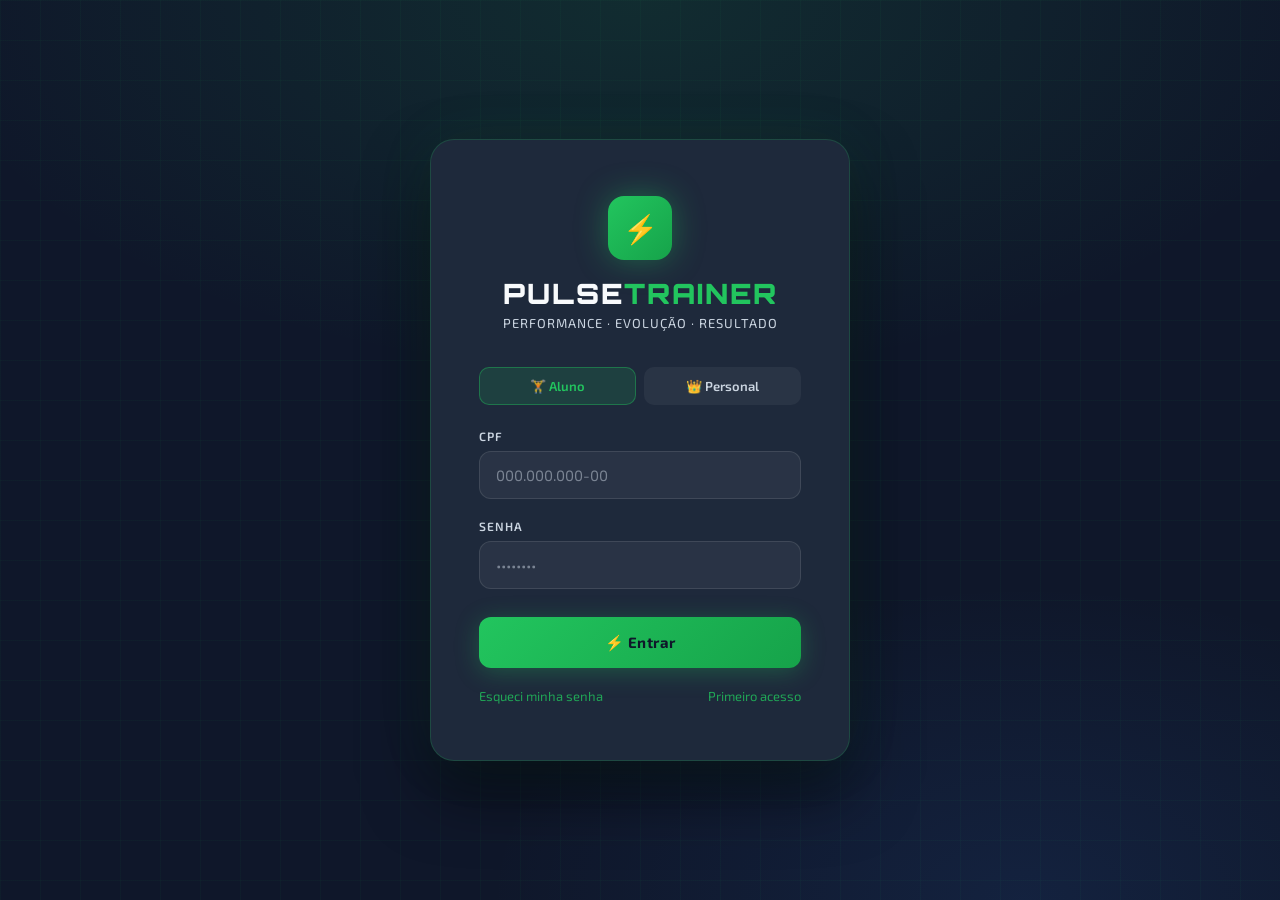
==== commit 619a505f: "adicionado script de criação do banco de dados mysql" ====
--- a/SitePulseTrainerA3/index.html
+++ b/SitePulseTrainerA3/index.html
@@ -5,7 +5,7 @@
 <meta name="viewport" content="width=device-width, initial-scale=1.0">
 <title>PulseTrainer</title>
 <link href="https://fonts.googleapis.com/css2?family=Orbitron:wght@400;700;900&family=Exo+2:wght@300;400;500;600;700&display=swap" rel="stylesheet">
-<link rel="stylesheet" href="css/style.css">
+<link rel="stylesheet" href="style.css">
 </head>
 <body>
 
@@ -1310,6 +1310,6 @@
   </main>
 </div>
 
-<script src="javascript/app.js"></script>
+<script src="app.js"></script>
 </body>
 </html>
--- a/SitePulseTrainerA3/style.css
+++ b/SitePulseTrainerA3/style.css
@@ -0,0 +1,772 @@
+  :root {
+    --bg-primary: #0F172A;
+    --bg-secondary: #1E293B;
+    --bg-card: #334155;
+    --green: #22C55E;
+    --blue: #3B82F6;
+    --gold: #F59E0B;
+    --white: #F8FAFC;
+    --gray: #CBD5E1;
+    --bronze: #B45309;
+    --silver: #94A3B8;
+    --platinum: #06B6D4;
+    --diamond: #8B5CF6;
+    --danger: #EF4444;
+    --font-display: 'Orbitron', monospace;
+    --font-body: 'Exo 2', sans-serif;
+    --sidebar-w: 260px;
+    --transition: 0.2s cubic-bezier(.4,0,.2,1);
+  }
+
+  * { margin: 0; padding: 0; box-sizing: border-box; }
+
+  body {
+    font-family: var(--font-body);
+    background: var(--bg-primary);
+    color: var(--white);
+    min-height: 100vh;
+    overflow-x: hidden;
+  }
+
+  /* ── LOGIN ── */
+  .login-screen {
+    min-height: 100vh;
+    display: flex;
+    align-items: center;
+    justify-content: center;
+    position: relative;
+    background: var(--bg-primary);
+  }
+  .login-bg {
+    position: absolute; inset: 0;
+    background: radial-gradient(ellipse 80% 60% at 50% 0%, rgba(34,197,94,0.12) 0%, transparent 70%),
+                radial-gradient(ellipse 60% 50% at 80% 100%, rgba(59,130,246,0.10) 0%, transparent 70%);
+    pointer-events: none;
+  }
+  .login-grid {
+    position: absolute; inset: 0;
+    background-image: linear-gradient(rgba(34,197,94,0.04) 1px, transparent 1px),
+      linear-gradient(90deg, rgba(34,197,94,0.04) 1px, transparent 1px);
+    background-size: 40px 40px;
+    pointer-events: none;
+  }
+  .login-box {
+    position: relative;
+    background: var(--bg-secondary);
+    border: 1px solid rgba(34,197,94,0.2);
+    border-radius: 24px;
+    padding: 56px 48px;
+    width: 420px;
+    max-width: 95vw;
+    box-shadow: 0 0 60px rgba(34,197,94,0.08), 0 32px 64px rgba(0,0,0,0.5);
+    animation: loginFadeIn 0.6s ease;
+  }
+  @keyframes loginFadeIn {
+    from { opacity:0; transform: translateY(24px); }
+    to   { opacity:1; transform: translateY(0); }
+  }
+  .login-logo {
+    text-align: center;
+    margin-bottom: 36px;
+  }
+  .login-logo-icon {
+    width: 64px; height: 64px;
+    background: linear-gradient(135deg, var(--green), #16A34A);
+    border-radius: 16px;
+    display: inline-flex; align-items: center; justify-content: center;
+    font-size: 28px;
+    margin-bottom: 16px;
+    box-shadow: 0 0 32px rgba(34,197,94,0.4);
+  }
+  .login-logo h1 {
+    font-family: var(--font-display);
+    font-size: 28px;
+    font-weight: 900;
+    letter-spacing: 2px;
+    color: var(--white);
+  }
+  .login-logo span { color: var(--green); }
+  .login-logo p {
+    font-size: 13px;
+    color: var(--gray);
+    margin-top: 4px;
+    letter-spacing: 1px;
+    text-transform: uppercase;
+  }
+  .form-group { margin-bottom: 20px; }
+  .form-label {
+    display: block;
+    font-size: 12px;
+    font-weight: 600;
+    color: var(--gray);
+    text-transform: uppercase;
+    letter-spacing: 1px;
+    margin-bottom: 8px;
+  }
+  .form-input {
+    width: 100%;
+    background: rgba(255,255,255,0.05);
+    border: 1px solid rgba(255,255,255,0.1);
+    border-radius: 12px;
+    padding: 14px 16px;
+    color: var(--white);
+    font-family: var(--font-body);
+    font-size: 15px;
+    transition: border-color var(--transition), box-shadow var(--transition);
+    outline: none;
+  }
+  .form-input:focus {
+    border-color: var(--green);
+    box-shadow: 0 0 0 3px rgba(34,197,94,0.15);
+  }
+  .form-input::placeholder { color: var(--gray); opacity: 0.5; }
+  .btn {
+    display: inline-flex; align-items: center; justify-content: center; gap: 8px;
+    border: none; cursor: pointer; border-radius: 12px;
+    font-family: var(--font-body); font-weight: 600;
+    transition: all var(--transition); text-decoration: none;
+  }
+  .btn-primary {
+    width: 100%; padding: 16px;
+    background: linear-gradient(135deg, var(--green), #16A34A);
+    color: #0F172A; font-size: 15px; font-weight: 700;
+    letter-spacing: 0.5px;
+    box-shadow: 0 4px 24px rgba(34,197,94,0.3);
+    margin-top: 8px;
+  }
+  .btn-primary:hover {
+    transform: translateY(-2px);
+    box-shadow: 0 8px 32px rgba(34,197,94,0.4);
+  }
+  .btn-blue {
+    background: linear-gradient(135deg, var(--blue), #2563EB);
+    color: #fff;
+    box-shadow: 0 4px 16px rgba(59,130,246,0.3);
+  }
+  .btn-blue:hover { transform: translateY(-2px); box-shadow: 0 8px 24px rgba(59,130,246,0.4); }
+  .btn-ghost {
+    background: transparent; color: var(--gray);
+    border: 1px solid rgba(255,255,255,0.1);
+  }
+  .btn-ghost:hover { background: rgba(255,255,255,0.05); color: var(--white); }
+  .btn-sm { padding: 8px 16px; font-size: 13px; border-radius: 8px; }
+  .btn-danger { background: rgba(239,68,68,0.15); color: #EF4444; border: 1px solid rgba(239,68,68,0.3); }
+  .btn-danger:hover { background: rgba(239,68,68,0.25); }
+  .login-links {
+    display: flex; justify-content: space-between;
+    margin-top: 20px;
+  }
+  .link-btn {
+    background: none; border: none; color: var(--green);
+    font-size: 13px; cursor: pointer; font-family: var(--font-body);
+    opacity: 0.8; transition: opacity var(--transition);
+  }
+  .link-btn:hover { opacity: 1; }
+  .role-pills {
+    display: flex; gap: 8px; margin-bottom: 24px;
+  }
+  .role-pill {
+    flex: 1; padding: 10px; border-radius: 10px; border: none; cursor: pointer;
+    font-family: var(--font-body); font-size: 13px; font-weight: 600;
+    transition: all var(--transition); text-align: center;
+  }
+  .role-pill.active {
+    background: rgba(34,197,94,0.15); color: var(--green);
+    border: 1px solid rgba(34,197,94,0.4);
+  }
+  .role-pill:not(.active) {
+    background: rgba(255,255,255,0.05); color: var(--gray);
+    border: 1px solid transparent;
+  }
+  .role-pill:hover:not(.active) { background: rgba(255,255,255,0.08); }
+
+  /* ── APP LAYOUT ── */
+  .app-layout {
+    display: flex; min-height: 100vh;
+  }
+  .sidebar {
+    width: var(--sidebar-w); min-height: 100vh;
+    background: var(--bg-secondary);
+    border-right: 1px solid rgba(255,255,255,0.06);
+    display: flex; flex-direction: column;
+    position: fixed; left: 0; top: 0; bottom: 0;
+    z-index: 100;
+    transition: transform var(--transition);
+  }
+  .sidebar-logo {
+    padding: 24px 20px 20px;
+    border-bottom: 1px solid rgba(255,255,255,0.06);
+    display: flex; align-items: center; gap: 12px;
+  }
+  .sidebar-logo-icon {
+    width: 40px; height: 40px;
+    background: linear-gradient(135deg, var(--green), #16A34A);
+    border-radius: 10px;
+    display: flex; align-items: center; justify-content: center;
+    font-size: 18px;
+    box-shadow: 0 0 16px rgba(34,197,94,0.3);
+    flex-shrink: 0;
+  }
+  .sidebar-logo h2 {
+    font-family: var(--font-display);
+    font-size: 16px; font-weight: 900; letter-spacing: 1px;
+  }
+  .sidebar-logo h2 span { color: var(--green); }
+  .sidebar-nav {
+    flex: 1; padding: 12px 12px; overflow-y: auto;
+  }
+  .nav-section-label {
+    font-size: 10px; font-weight: 700; letter-spacing: 1.5px;
+    text-transform: uppercase; color: var(--gray); opacity: 0.5;
+    padding: 12px 8px 6px;
+  }
+  .nav-item {
+    display: flex; align-items: center; gap: 12px;
+    padding: 11px 12px; border-radius: 10px;
+    cursor: pointer; font-size: 14px; font-weight: 500; color: var(--gray);
+    transition: all var(--transition); margin-bottom: 2px;
+    border: 1px solid transparent;
+  }
+  .nav-item:hover {
+    background: rgba(255,255,255,0.05); color: var(--white);
+  }
+  .nav-item.active {
+    background: rgba(34,197,94,0.12);
+    color: var(--green);
+    border-color: rgba(34,197,94,0.2);
+  }
+  .nav-item-icon { width: 20px; text-align: center; font-size: 16px; flex-shrink:0; }
+  .nav-badge {
+    margin-left: auto; background: var(--green); color: #0F172A;
+    border-radius: 20px; font-size: 10px; font-weight: 700;
+    padding: 2px 7px;
+  }
+  .sidebar-user {
+    padding: 16px; border-top: 1px solid rgba(255,255,255,0.06);
+    display: flex; align-items: center; gap: 12px;
+  }
+  .user-avatar {
+    width: 38px; height: 38px; border-radius: 50%;
+    background: linear-gradient(135deg, var(--blue), var(--green));
+    display: flex; align-items: center; justify-content: center;
+    font-weight: 700; font-size: 14px; flex-shrink: 0;
+    border: 2px solid rgba(34,197,94,0.3);
+  }
+  .user-info { flex: 1; min-width: 0; }
+  .user-name { font-size: 13px; font-weight: 600; color: var(--white); white-space: nowrap; overflow:hidden; text-overflow:ellipsis; }
+  .user-role { font-size: 11px; color: var(--green); text-transform: uppercase; letter-spacing: 0.5px; }
+  .logout-btn {
+    background: none; border: none; cursor: pointer;
+    color: var(--gray); font-size: 16px;
+    transition: color var(--transition);
+  }
+  .logout-btn:hover { color: var(--danger); }
+
+  /* ── MAIN CONTENT ── */
+  .main-content {
+    margin-left: var(--sidebar-w);
+    flex: 1; padding: 32px;
+    min-height: 100vh;
+    background: var(--bg-primary);
+  }
+  .page { display: none; animation: pageFade 0.3s ease; }
+  .page.active { display: block; }
+  @keyframes pageFade {
+    from { opacity:0; transform: translateY(8px); }
+    to   { opacity:1; transform: translateY(0); }
+  }
+
+  /* ── PAGE HEADER ── */
+  .page-header {
+    display: flex; align-items: center; justify-content: space-between;
+    margin-bottom: 28px;
+  }
+  .page-title h1 {
+    font-family: var(--font-display);
+    font-size: 22px; font-weight: 700; letter-spacing: 1px;
+  }
+  .page-title p { color: var(--gray); font-size: 14px; margin-top: 4px; }
+
+  /* ── CARDS GRID ── */
+  .cards-grid {
+    display: grid;
+    grid-template-columns: repeat(auto-fit, minmax(200px, 1fr));
+    gap: 16px;
+    margin-bottom: 28px;
+  }
+  .stat-card {
+    background: var(--bg-secondary);
+    border: 1px solid rgba(255,255,255,0.07);
+    border-radius: 16px; padding: 20px;
+    position: relative; overflow: hidden;
+    transition: transform var(--transition), box-shadow var(--transition);
+  }
+  .stat-card:hover { transform: translateY(-3px); box-shadow: 0 12px 32px rgba(0,0,0,0.3); }
+  .stat-card::before {
+    content: ''; position: absolute;
+    top: 0; left: 0; right: 0; height: 3px;
+  }
+  .stat-card.green::before { background: linear-gradient(90deg, var(--green), transparent); }
+  .stat-card.blue::before { background: linear-gradient(90deg, var(--blue), transparent); }
+  .stat-card.gold::before { background: linear-gradient(90deg, var(--gold), transparent); }
+  .stat-card.purple::before { background: linear-gradient(90deg, var(--diamond), transparent); }
+  .stat-icon {
+    width: 44px; height: 44px; border-radius: 12px;
+    display: flex; align-items: center; justify-content: center;
+    font-size: 20px; margin-bottom: 14px;
+  }
+  .stat-icon.green { background: rgba(34,197,94,0.15); }
+  .stat-icon.blue  { background: rgba(59,130,246,0.15); }
+  .stat-icon.gold  { background: rgba(245,158,11,0.15); }
+  .stat-icon.purple{ background: rgba(139,92,246,0.15); }
+  .stat-value {
+    font-family: var(--font-display);
+    font-size: 28px; font-weight: 700;
+    line-height: 1; margin-bottom: 6px;
+  }
+  .stat-label { font-size: 13px; color: var(--gray); }
+  .stat-change {
+    font-size: 12px; font-weight: 600; margin-top: 8px;
+  }
+  .stat-change.up { color: var(--green); }
+  .stat-change.down { color: var(--danger); }
+
+  /* ── PROGRESS BAR ── */
+  .progress-bar {
+    height: 8px; background: rgba(255,255,255,0.08);
+    border-radius: 99px; overflow: hidden;
+  }
+  .progress-fill {
+    height: 100%; border-radius: 99px;
+    background: linear-gradient(90deg, var(--green), #16A34A);
+    transition: width 0.8s cubic-bezier(.4,0,.2,1);
+    position: relative;
+  }
+  .progress-fill::after {
+    content: '';
+    position: absolute; right: 0; top: 50%; transform: translateY(-50%);
+    width: 12px; height: 12px; border-radius: 50%;
+    background: #16A34A; box-shadow: 0 0 8px rgba(34,197,94,0.8);
+  }
+  .progress-bar.gold .progress-fill { background: linear-gradient(90deg, var(--gold), #D97706); }
+  .progress-bar.blue .progress-fill { background: linear-gradient(90deg, var(--blue), #2563EB); }
+
+  /* ── SECTION CARD ── */
+  .section-card {
+    background: var(--bg-secondary);
+    border: 1px solid rgba(255,255,255,0.07);
+    border-radius: 16px; padding: 24px;
+    margin-bottom: 20px;
+  }
+  .section-card h3 {
+    font-family: var(--font-display);
+    font-size: 14px; font-weight: 700; letter-spacing: 0.5px;
+    margin-bottom: 16px; color: var(--white);
+    display: flex; align-items: center; gap: 8px;
+  }
+
+  /* ── XP & LEVEL DISPLAY ── */
+  .level-display {
+    display: flex; align-items: center; gap: 16px;
+    padding: 20px; background: rgba(245,158,11,0.08);
+    border: 1px solid rgba(245,158,11,0.2);
+    border-radius: 16px; margin-bottom: 16px;
+  }
+  .level-badge {
+    width: 56px; height: 56px; border-radius: 50%;
+    display: flex; align-items: center; justify-content: center;
+    font-family: var(--font-display); font-size: 11px; font-weight: 700;
+    letter-spacing: 0.5px; flex-shrink: 0;
+  }
+  .level-badge.gold { background: linear-gradient(135deg, var(--gold), #D97706); color: #0F172A; box-shadow: 0 0 20px rgba(245,158,11,0.4); }
+  .level-badge.silver { background: linear-gradient(135deg, var(--silver), #64748B); color: #0F172A; }
+  .level-badge.bronze { background: linear-gradient(135deg, var(--bronze), #92400E); color: #fff; }
+  .level-badge.platinum { background: linear-gradient(135deg, var(--platinum), #0891B2); color: #0F172A; }
+  .level-badge.diamond { background: linear-gradient(135deg, var(--diamond), #7C3AED); color: #fff; }
+  .level-info { flex: 1; }
+  .level-name {
+    font-family: var(--font-display);
+    font-size: 16px; font-weight: 700;
+  }
+  .level-xp { font-size: 13px; color: var(--gray); margin-bottom: 8px; }
+
+  /* ── RANKING ── */
+  .ranking-list { display: flex; flex-direction: column; gap: 10px; }
+  .ranking-item {
+    display: flex; align-items: center; gap: 16px;
+    padding: 16px 20px;
+    background: rgba(255,255,255,0.03);
+    border: 1px solid rgba(255,255,255,0.06);
+    border-radius: 12px;
+    transition: all var(--transition);
+  }
+  .ranking-item:hover { background: rgba(255,255,255,0.06); transform: translateX(4px); }
+  .ranking-item.top1 { background: rgba(245,158,11,0.08); border-color: rgba(245,158,11,0.2); }
+  .ranking-item.top2 { background: rgba(148,163,184,0.08); border-color: rgba(148,163,184,0.15); }
+  .ranking-item.top3 { background: rgba(180,83,9,0.08); border-color: rgba(180,83,9,0.2); }
+  .rank-pos {
+    font-family: var(--font-display);
+    font-size: 18px; font-weight: 700; width: 36px; text-align: center;
+  }
+  .rank-pos.p1 { color: var(--gold); }
+  .rank-pos.p2 { color: var(--silver); }
+  .rank-pos.p3 { color: var(--bronze); }
+  .rank-pos.pn { color: var(--gray); opacity: 0.6; }
+  .rank-avatar {
+    width: 40px; height: 40px; border-radius: 50%;
+    background: linear-gradient(135deg, var(--blue), var(--green));
+    display: flex; align-items: center; justify-content: center;
+    font-weight: 700; font-size: 14px;
+    flex-shrink: 0;
+  }
+  .rank-info { flex: 1; }
+  .rank-name { font-weight: 600; font-size: 15px; }
+  .rank-level { font-size: 12px; color: var(--gray); margin-top: 2px; }
+  .rank-xp {
+    font-family: var(--font-display);
+    font-size: 16px; font-weight: 700; color: var(--green);
+  }
+  .rank-xp-label { font-size: 11px; color: var(--gray); text-align: right; }
+
+  /* ── WORKOUT CARD ── */
+  .workout-block {
+    background: rgba(255,255,255,0.03);
+    border: 1px solid rgba(255,255,255,0.07);
+    border-radius: 14px; margin-bottom: 14px; overflow: hidden;
+  }
+  .workout-header {
+    display: flex; align-items: center; gap: 14px;
+    padding: 16px 20px; cursor: pointer;
+    transition: background var(--transition);
+  }
+  .workout-header:hover { background: rgba(255,255,255,0.04); }
+  .workout-color-dot {
+    width: 12px; height: 12px; border-radius: 50%; flex-shrink: 0;
+  }
+  .workout-title { font-weight: 600; font-size: 15px; flex: 1; }
+  .workout-meta { font-size: 12px; color: var(--gray); }
+  .workout-expand { font-size: 12px; color: var(--gray); transition: transform var(--transition); }
+  .workout-expand.open { transform: rotate(180deg); }
+  .exercise-list { padding: 0 20px 16px; }
+  .exercise-item {
+    display: flex; align-items: center; gap: 12px;
+    padding: 10px 0; border-bottom: 1px solid rgba(255,255,255,0.04);
+  }
+  .exercise-item:last-child { border-bottom: none; }
+  .ex-checkbox {
+    width: 22px; height: 22px; border-radius: 6px;
+    border: 2px solid rgba(255,255,255,0.2);
+    cursor: pointer; display: flex; align-items: center; justify-content: center;
+    font-size: 12px; transition: all var(--transition); flex-shrink: 0;
+  }
+  .ex-checkbox.checked {
+    background: var(--green); border-color: var(--green); color: #0F172A; font-weight: 700;
+  }
+  .ex-info { flex: 1; }
+  .ex-name { font-size: 14px; font-weight: 500; }
+  .ex-detail { font-size: 12px; color: var(--gray); margin-top: 2px; }
+  .ex-sets { font-size: 12px; color: var(--green); font-weight: 600; }
+
+  /* ── BADGES ── */
+  .badges-grid { display: grid; grid-template-columns: repeat(auto-fill, minmax(110px,1fr)); gap: 12px; }
+  .badge-item {
+    background: rgba(255,255,255,0.03);
+    border: 1px solid rgba(255,255,255,0.07);
+    border-radius: 14px; padding: 16px 10px; text-align: center;
+    transition: all var(--transition);
+  }
+  .badge-item:hover { transform: translateY(-4px); box-shadow: 0 12px 24px rgba(0,0,0,0.3); }
+  .badge-item.earned { border-color: rgba(245,158,11,0.3); background: rgba(245,158,11,0.06); }
+  .badge-icon { font-size: 32px; margin-bottom: 8px; }
+  .badge-name { font-size: 12px; font-weight: 600; color: var(--white); }
+  .badge-desc { font-size: 11px; color: var(--gray); margin-top: 4px; }
+  .badge-locked { filter: grayscale(1); opacity: 0.4; }
+
+  /* ── CHALLENGE CARD ── */
+  .challenge-card {
+    background: var(--bg-secondary);
+    border: 1px solid rgba(255,255,255,0.07);
+    border-radius: 16px; padding: 20px; margin-bottom: 14px;
+    display: flex; align-items: flex-start; gap: 16px;
+    transition: all var(--transition);
+  }
+  .challenge-card:hover { transform: translateY(-3px); box-shadow: 0 12px 32px rgba(0,0,0,0.3); }
+  .challenge-icon {
+    width: 52px; height: 52px; border-radius: 14px;
+    display: flex; align-items: center; justify-content: center;
+    font-size: 24px; flex-shrink: 0;
+  }
+  .challenge-info { flex: 1; }
+  .challenge-name { font-size: 16px; font-weight: 700; margin-bottom: 4px; }
+  .challenge-desc { font-size: 13px; color: var(--gray); margin-bottom: 12px; line-height: 1.5; }
+  .challenge-footer { display: flex; align-items: center; justify-content: space-between; }
+  .challenge-days { font-size: 13px; color: var(--gold); font-weight: 600; }
+  .challenge-prize { font-size: 13px; color: var(--gray); }
+
+  /* ── FEEDBACK ── */
+  .feedback-msg {
+    background: rgba(255,255,255,0.03);
+    border: 1px solid rgba(255,255,255,0.07);
+    border-radius: 12px; padding: 16px 20px;
+    margin-bottom: 12px;
+  }
+  .feedback-header { display: flex; align-items: center; justify-content: space-between; margin-bottom: 8px; }
+  .feedback-from { font-size: 13px; font-weight: 600; color: var(--green); }
+  .feedback-date { font-size: 12px; color: var(--gray); }
+  .feedback-text { font-size: 14px; line-height: 1.6; color: var(--gray); }
+
+  /* ── NUTRITION ── */
+  .nutrition-card {
+    background: var(--bg-secondary);
+    border: 1px solid rgba(255,255,255,0.07);
+    border-radius: 16px; overflow: hidden; margin-bottom: 14px;
+    transition: all var(--transition);
+  }
+  .nutrition-card:hover { transform: translateY(-3px); box-shadow: 0 12px 32px rgba(0,0,0,0.3); }
+  .nutrition-img {
+    height: 130px;
+    background: linear-gradient(135deg, rgba(34,197,94,0.2), rgba(59,130,246,0.2));
+    display: flex; align-items: center; justify-content: center;
+    font-size: 48px;
+  }
+  .nutrition-body { padding: 16px; }
+  .nutrition-tag {
+    display: inline-block; padding: 3px 10px;
+    border-radius: 99px; font-size: 11px; font-weight: 700;
+    text-transform: uppercase; letter-spacing: 0.5px;
+    margin-bottom: 8px;
+  }
+  .nutrition-tag.emagrecer { background: rgba(34,197,94,0.15); color: var(--green); }
+  .nutrition-tag.hipertrofia { background: rgba(59,130,246,0.15); color: var(--blue); }
+  .nutrition-tag.performance { background: rgba(245,158,11,0.15); color: var(--gold); }
+  .nutrition-title { font-weight: 700; font-size: 15px; margin-bottom: 6px; }
+  .nutrition-desc { font-size: 13px; color: var(--gray); line-height: 1.5; }
+
+  /* ── EVOLUTION STATS ── */
+  .evo-grid { display: grid; grid-template-columns: repeat(auto-fit, minmax(140px,1fr)); gap: 12px; margin-bottom: 20px; }
+  .evo-stat {
+    background: rgba(255,255,255,0.03);
+    border: 1px solid rgba(255,255,255,0.07);
+    border-radius: 12px; padding: 16px; text-align: center;
+  }
+  .evo-stat-value { font-family: var(--font-display); font-size: 24px; font-weight: 700; }
+  .evo-stat-label { font-size: 12px; color: var(--gray); margin-top: 4px; }
+
+  /* ── SIMPLE CHART ── */
+  .mini-chart { height: 80px; display: flex; align-items: flex-end; gap: 6px; }
+  .chart-bar {
+    flex: 1; border-radius: 6px 6px 0 0;
+    background: linear-gradient(to top, rgba(34,197,94,0.7), rgba(34,197,94,0.3));
+    min-height: 8px; transition: height 0.5s ease;
+    position: relative;
+  }
+  .chart-bar:hover::after {
+    content: attr(data-val);
+    position: absolute; bottom: 100%; left: 50%; transform: translateX(-50%);
+    background: var(--bg-card); color: var(--white);
+    font-size: 11px; padding: 3px 6px; border-radius: 4px; white-space: nowrap;
+    margin-bottom: 4px;
+  }
+  .chart-labels { display: flex; gap: 6px; margin-top: 6px; }
+  .chart-label { flex: 1; text-align: center; font-size: 10px; color: var(--gray); }
+
+  /* ── PHOTO GRID ── */
+  .photo-grid { display: grid; grid-template-columns: repeat(3, 1fr); gap: 10px; }
+  .photo-item {
+    aspect-ratio: 3/4; border-radius: 12px; overflow: hidden;
+    background: var(--bg-card);
+    display: flex; flex-direction: column; align-items: center; justify-content: center;
+    cursor: pointer; border: 1px solid rgba(255,255,255,0.07);
+    transition: all var(--transition); position: relative;
+  }
+  .photo-item:hover { transform: scale(1.02); border-color: rgba(34,197,94,0.3); }
+  .photo-placeholder { font-size: 32px; margin-bottom: 8px; }
+  .photo-date { font-size: 11px; color: var(--gray); }
+  .photo-upload-btn {
+    border: 2px dashed rgba(255,255,255,0.15);
+    cursor: pointer; transition: all var(--transition);
+  }
+  .photo-upload-btn:hover { border-color: var(--green); }
+  .photo-upload-btn .photo-placeholder { color: var(--gray); opacity: 0.4; }
+  .photo-label {
+    position: absolute; bottom: 8px; left: 0; right: 0; text-align: center;
+    font-size: 12px; font-weight: 600; background: rgba(0,0,0,0.5);
+    backdrop-filter: blur(4px); padding: 4px;
+  }
+
+  /* ── GOALS ── */
+  .goal-item {
+    background: rgba(255,255,255,0.03);
+    border: 1px solid rgba(255,255,255,0.07);
+    border-radius: 12px; padding: 16px 20px;
+    margin-bottom: 12px;
+  }
+  .goal-header { display: flex; justify-content: space-between; align-items: center; margin-bottom: 10px; }
+  .goal-name { font-weight: 600; font-size: 15px; }
+  .goal-pct { font-family: var(--font-display); font-size: 16px; font-weight: 700; color: var(--green); }
+  .goal-sub { font-size: 12px; color: var(--gray); margin-top: 6px; }
+
+  /* ── ADMIN TABLE ── */
+  .data-table { width: 100%; border-collapse: collapse; }
+  .data-table th {
+    text-align: left; padding: 12px 16px;
+    font-size: 11px; font-weight: 700;
+    text-transform: uppercase; letter-spacing: 1px; color: var(--gray);
+    border-bottom: 1px solid rgba(255,255,255,0.07);
+  }
+  .data-table td {
+    padding: 14px 16px; border-bottom: 1px solid rgba(255,255,255,0.04);
+    font-size: 14px;
+  }
+  .data-table tr:hover td { background: rgba(255,255,255,0.02); }
+  .data-table tr:last-child td { border-bottom: none; }
+  .student-row-avatar {
+    width: 32px; height: 32px; border-radius: 50%;
+    background: linear-gradient(135deg, var(--blue), var(--green));
+    display: inline-flex; align-items: center; justify-content: center;
+    font-size: 12px; font-weight: 700;
+  }
+  .status-pill {
+    display: inline-block; padding: 3px 10px; border-radius: 99px;
+    font-size: 11px; font-weight: 700; text-transform: uppercase; letter-spacing: 0.5px;
+  }
+  .status-active { background: rgba(34,197,94,0.15); color: var(--green); }
+  .status-inactive { background: rgba(148,163,184,0.15); color: var(--silver); }
+  .action-btns { display: flex; gap: 6px; }
+
+  /* ── GAMIFICATION TABLE ── */
+  .xp-table { width: 100%; }
+  .xp-row { display: flex; align-items: center; padding: 12px 0; border-bottom: 1px solid rgba(255,255,255,0.04); }
+  .xp-row:last-child { border-bottom: none; }
+  .xp-action { flex: 1; font-size: 14px; }
+  .xp-amount {
+    font-family: var(--font-display); font-size: 16px; font-weight: 700;
+    color: var(--green);
+  }
+  .xp-input {
+    width: 70px;
+    background: rgba(255,255,255,0.07);
+    border: 1px solid rgba(255,255,255,0.12);
+    border-radius: 8px; padding: 6px 10px;
+    color: var(--white); font-family: var(--font-display);
+    font-size: 15px; font-weight: 700; text-align: center;
+    outline: none;
+  }
+  .xp-input:focus { border-color: var(--green); }
+
+  /* ── STREAK DISPLAY ── */
+  .streak-display {
+    display: flex; align-items: center; gap: 6px; flex-wrap: wrap;
+  }
+  .streak-day {
+    width: 36px; height: 36px; border-radius: 8px;
+    display: flex; align-items: center; justify-content: center;
+    font-size: 12px; font-weight: 600;
+    background: rgba(255,255,255,0.05);
+    border: 1px solid rgba(255,255,255,0.08);
+    color: var(--gray);
+  }
+  .streak-day.done { background: rgba(34,197,94,0.15); border-color: rgba(34,197,94,0.3); color: var(--green); }
+  .streak-day.today { background: var(--green); color: #0F172A; font-weight: 700; box-shadow: 0 0 12px rgba(34,197,94,0.4); }
+
+  /* ── TIMER ── */
+  .timer-display {
+    font-family: var(--font-display);
+    font-size: 48px; font-weight: 700; letter-spacing: 4px;
+    color: var(--green); text-align: center;
+    text-shadow: 0 0 20px rgba(34,197,94,0.4);
+  }
+
+  /* ── FORM ELEMENTS INSIDE PAGES ── */
+  .page-form-group { margin-bottom: 16px; }
+  .page-form-label { display: block; font-size: 12px; font-weight: 600; color: var(--gray); text-transform: uppercase; letter-spacing: 1px; margin-bottom: 8px; }
+  .page-form-input {
+    width: 100%; background: rgba(255,255,255,0.05);
+    border: 1px solid rgba(255,255,255,0.1); border-radius: 10px;
+    padding: 11px 14px; color: var(--white); font-family: var(--font-body); font-size: 14px;
+    outline: none; transition: border-color var(--transition);
+  }
+  .page-form-input:focus { border-color: var(--green); }
+  .page-form-input::placeholder { color: var(--gray); opacity: 0.4; }
+  .page-form-select {
+    width: 100%; background: rgba(255,255,255,0.05);
+    border: 1px solid rgba(255,255,255,0.1); border-radius: 10px;
+    padding: 11px 14px; color: var(--white); font-family: var(--font-body); font-size: 14px;
+    outline: none; cursor: pointer;
+  }
+  .page-form-select option { background: var(--bg-secondary); }
+  .page-form-textarea {
+    width: 100%; background: rgba(255,255,255,0.05);
+    border: 1px solid rgba(255,255,255,0.1); border-radius: 10px;
+    padding: 11px 14px; color: var(--white); font-family: var(--font-body); font-size: 14px;
+    outline: none; resize: vertical; min-height: 80px;
+  }
+  .page-form-textarea:focus { border-color: var(--green); }
+
+  /* ── 2-col GRID ── */
+  .two-col { display: grid; grid-template-columns: 1fr 1fr; gap: 20px; }
+  .three-col { display: grid; grid-template-columns: 1fr 1fr 1fr; gap: 20px; }
+
+  /* ── TIMER PAGE ── */
+  .timer-box {
+    background: var(--bg-secondary);
+    border: 1px solid rgba(255,255,255,0.07);
+    border-radius: 20px; padding: 40px; text-align: center; margin-bottom: 20px;
+  }
+  .timer-controls { display: flex; gap: 12px; justify-content: center; margin-top: 20px; }
+
+  /* ── HIDDEN ── */
+  .hidden { display: none !important; }
+
+  /* ── TOP BAR ── */
+  .topbar {
+    display: flex; align-items: center; justify-content: space-between;
+    margin-bottom: 28px;
+    padding-bottom: 20px;
+    border-bottom: 1px solid rgba(255,255,255,0.05);
+  }
+  .topbar-search {
+    display: flex; align-items: center; gap: 10px;
+    background: rgba(255,255,255,0.05);
+    border: 1px solid rgba(255,255,255,0.08);
+    border-radius: 10px; padding: 10px 16px;
+    width: 260px;
+  }
+  .topbar-search input {
+    background: none; border: none; outline: none;
+    color: var(--white); font-family: var(--font-body); font-size: 14px;
+    width: 100%;
+  }
+  .topbar-search input::placeholder { color: var(--gray); opacity: 0.5; }
+  .topbar-actions { display: flex; align-items: center; gap: 12px; }
+  .notif-btn {
+    width: 40px; height: 40px; border-radius: 10px;
+    background: rgba(255,255,255,0.05); border: 1px solid rgba(255,255,255,0.08);
+    display: flex; align-items: center; justify-content: center;
+    cursor: pointer; position: relative;
+    transition: background var(--transition);
+  }
+  .notif-btn:hover { background: rgba(255,255,255,0.08); }
+  .notif-dot {
+    position: absolute; top: 8px; right: 8px;
+    width: 8px; height: 8px; border-radius: 50%;
+    background: var(--green);
+  }
+
+  /* ── GLOW EFFECTS ── */
+  .glow-green { box-shadow: 0 0 20px rgba(34,197,94,0.2); }
+  .glow-blue { box-shadow: 0 0 20px rgba(59,130,246,0.2); }
+  .glow-gold { box-shadow: 0 0 20px rgba(245,158,11,0.2); }
+
+  /* scrollbar */
+  ::-webkit-scrollbar { width: 6px; }
+  ::-webkit-scrollbar-track { background: transparent; }
+  ::-webkit-scrollbar-thumb { background: rgba(255,255,255,0.1); border-radius: 3px; }
+  ::-webkit-scrollbar-thumb:hover { background: rgba(255,255,255,0.2); }
+
+  @media (max-width: 900px) {
+    .sidebar { transform: translateX(-100%); }
+    .main-content { margin-left: 0; padding: 20px; }
+    .two-col, .three-col { grid-template-columns: 1fr; }
+    .cards-grid { grid-template-columns: 1fr 1fr; }
+  }
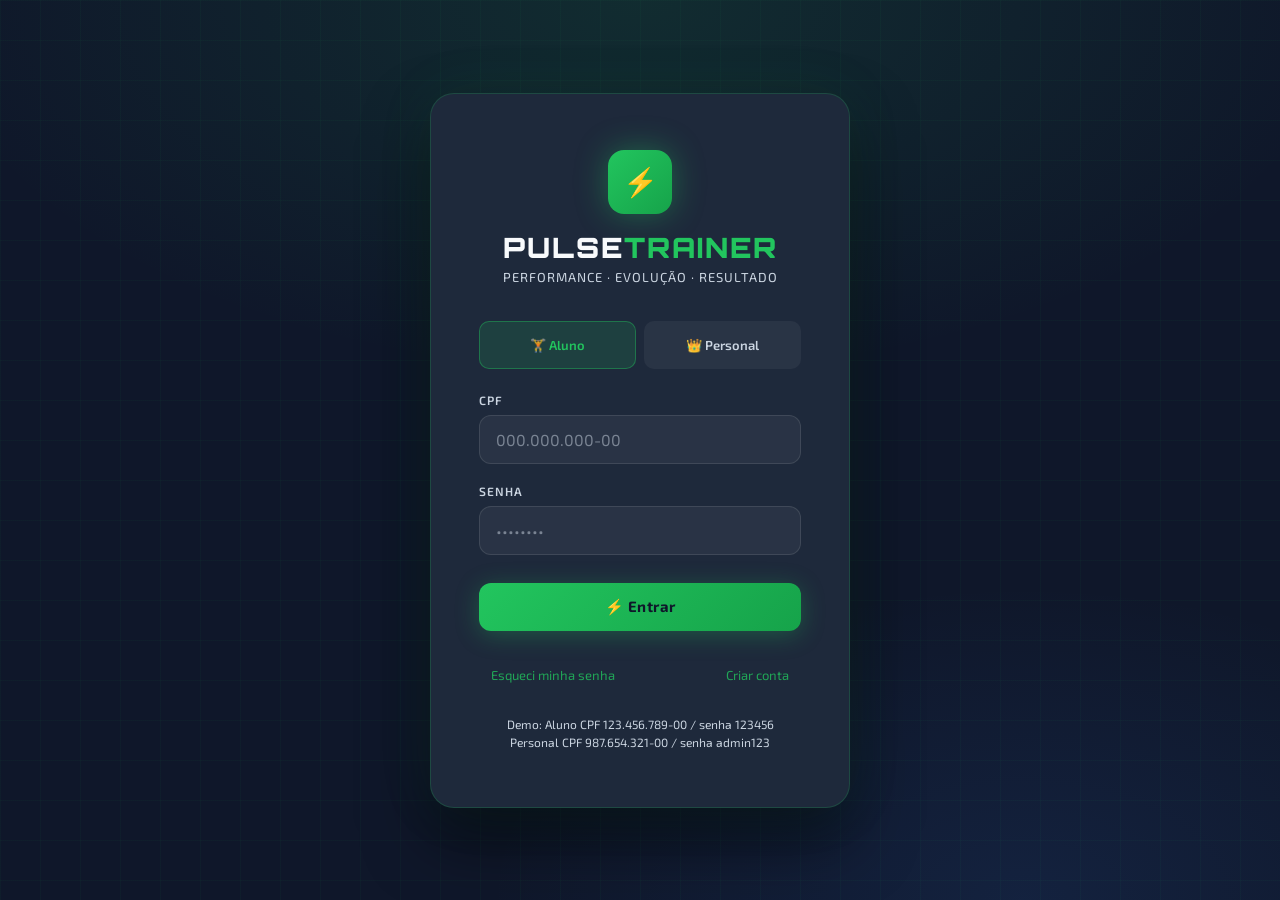
==== commit 2d6ec053: "site funcionando com LocalStorage" ====
--- a/SitePulseTrainerA3/index.html
+++ b/SitePulseTrainerA3/index.html
@@ -33,14 +33,32 @@
     </div>
     <button class="btn btn-primary" onclick="doLogin()">⚡ Entrar</button>
     <div class="login-links">
-      <button class="link-btn">Esqueci minha senha</button>
-      <button class="link-btn">Primeiro acesso</button>
-    </div>
+      <button class="link-btn" type="button" onclick="UI.info('Entre em contato com seu personal para redefinir a senha.')">Esqueci minha senha</button>
+      <button class="link-btn" type="button" id="createAccountLink">Criar conta</button>
+    </div>
+    <p style="text-align:center;font-size:12px;color:var(--gray);margin-top:16px;line-height:1.5;">
+      Demo: Aluno CPF 123.456.789-00 / senha 123456<br>
+      Personal CPF 987.654.321-00 / senha admin123
+    </p>
   </div>
 </div>
 
 <!-- ══════════ APP LAYOUT ══════════ -->
 <div id="appLayout" class="app-layout hidden">
+
+  <!-- MOBILE HEADER -->
+  <header class="mobile-header" id="mobileHeader">
+    <button class="menu-toggle" id="menuToggle" type="button" aria-label="Abrir menu" aria-expanded="false">
+      <div class="hamburger-icon">
+        <span></span>
+        <span></span>
+        <span></span>
+      </div>
+    </button>
+    <span id="mobilePageTitle" style="font-family:var(--font-display);font-size:14px;font-weight:700;letter-spacing:1px;">PULSE<span style="color:var(--green)">TRAINER</span></span>
+    <button class="theme-btn-topbar" type="button" onclick="UI.toggleTheme()" aria-label="Alternar tema">🌓</button>
+  </header>
+  <div class="sidebar-overlay" id="sidebarOverlay"></div>
 
   <!-- SIDEBAR -->
   <aside class="sidebar" id="sidebar">
@@ -72,8 +90,9 @@
           <h1 style="font-family:var(--font-display);font-size:24px;font-weight:900;">MARCO ALVES 👋</h1>
         </div>
         <div class="topbar-actions">
-          <div class="notif-btn"><span>🔔</span><div class="notif-dot"></div></div>
-          <div class="user-avatar" style="width:40px;height:40px;">MA</div>
+          <button class="theme-btn-topbar" type="button" onclick="UI.toggleTheme()" aria-label="Alternar tema" title="Alternar tema">🌓</button>
+          <div class="notif-btn" id="notifBtnAluno" role="button" tabindex="0" aria-label="Notificações" onclick="openNotifPanel()"><span>🔔</span><div class="notif-dot" id="notifDotAluno" style="display:none"></div></div>
+          <div class="user-avatar" id="topbarAvatarAluno" style="width:40px;height:40px;"></div>
         </div>
       </div>
 
@@ -708,13 +727,13 @@
               <select class="page-form-select"><option>Emagrecimento</option><option>Hipertrofia</option><option>Performance</option><option>Saúde Geral</option></select>
             </div>
             <div class="page-form-group"><label class="page-form-label">Nova Senha</label><input class="page-form-input" type="password" placeholder="••••••••"></div>
-            <div style="display:flex;align-items:center;justify-content:space-between;padding:12px 0;border-bottom:1px solid rgba(255,255,255,0.05)">
+            <div class="theme-toggle-wrap">
               <span style="font-size:14px;">🌙 Tema Escuro</span>
-              <div style="width:44px;height:24px;background:var(--green);border-radius:99px;position:relative;cursor:pointer;"><div style="position:absolute;right:3px;top:3px;width:18px;height:18px;background:#fff;border-radius:50%;"></div></div>
-            </div>
-            <div style="display:flex;align-items:center;justify-content:space-between;padding:12px 0">
+              <button class="theme-toggle active" id="themeToggle" type="button" role="switch" aria-label="Tema escuro"></button>
+            </div>
+            <div class="theme-toggle-wrap" style="border-bottom:none;">
               <span style="font-size:14px;">🔔 Notificações</span>
-              <div style="width:44px;height:24px;background:var(--green);border-radius:99px;position:relative;cursor:pointer;"><div style="position:absolute;right:3px;top:3px;width:18px;height:18px;background:#fff;border-radius:50%;"></div></div>
+              <button class="theme-toggle active" id="notifToggle" type="button" role="switch" aria-label="Notificações"></button>
             </div>
           </div>
           <div class="section-card">
@@ -736,8 +755,8 @@
           <h1 style="font-family:var(--font-display);font-size:22px;font-weight:900;">Prof. Carlos Silva 👑</h1>
         </div>
         <div class="topbar-actions">
-          <div class="notif-btn"><span>🔔</span><div class="notif-dot"></div></div>
-          <div class="user-avatar" style="width:40px;height:40px;background:linear-gradient(135deg,var(--gold),var(--green));">CS</div>
+          <div class="notif-btn" id="notifBtnAdmin" role="button" tabindex="0" aria-label="Notificações" onclick="openNotifPanel()"><span>🔔</span><div class="notif-dot" id="notifDotAdmin" style="display:none"></div></div>
+          <div class="user-avatar" id="topbarAvatarAdmin" style="width:40px;height:40px;background:linear-gradient(135deg,var(--gold),var(--green));"></div>
         </div>
       </div>
 
@@ -952,7 +971,7 @@
               <div style="font-size:12px;color:var(--gray);margin-right:12px;">3x8 · 120s</div>
               <button class="btn btn-danger btn-sm" style="padding:4px 8px">✕</button>
             </div>
-            <button class="btn btn-ghost btn-sm" style="width:100%;margin-top:10px;">+ Adicionar Exercício</button>
+            <button class="btn btn-ghost btn-sm" style="width:100%;margin-top:10px;" onclick="addExerciseRow()">+ Adicionar Exercício</button>
           </div>
           <button class="btn btn-primary" style="width:100%">💾 Salvar Treino</button>
         </div>
@@ -1159,9 +1178,9 @@
             </div>
           </div>
           <div style="display:flex;gap:8px;margin-top:16px;">
-            <button class="btn btn-ghost btn-sm">📅 Semanal</button>
-            <button class="btn btn-primary btn-sm">📆 Mensal</button>
-            <button class="btn btn-ghost btn-sm" style="margin-left:auto">🔄 Resetar Semana</button>
+            <button class="btn btn-primary btn-sm" id="btnRankSemanal" onclick="setRankingPeriod('semanal',this)">📅 Semanal</button>
+            <button class="btn btn-ghost btn-sm" id="btnRankMensal" onclick="setRankingPeriod('mensal',this)">📆 Mensal</button>
+            <button class="btn btn-ghost btn-sm" style="margin-left:auto" onclick="resetWeeklyRanking()">🔄 Resetar Semana</button>
           </div>
         </div>
       </div>
@@ -1237,8 +1256,8 @@
       <div class="page-header">
         <div class="page-title"><h1>📈 Evolução dos Alunos</h1></div>
         <div style="display:flex;gap:8px;">
-          <select class="page-form-select" style="width:150px"><option>Todos os alunos</option><option>Marco Alves</option><option>Lucas Costa</option></select>
-          <select class="page-form-select" style="width:120px"><option>Últimos 6M</option><option>Últimos 3M</option><option>Este ano</option></select>
+          <select class="page-form-select" id="evolucaoStudentFilter" style="width:150px" onchange="filterAdminEvolucao()"><option value="">Todos os alunos</option></select>
+          <select class="page-form-select" id="evolucaoPeriodFilter" style="width:120px"><option>Últimos 6M</option><option>Últimos 3M</option><option>Este ano</option></select>
         </div>
       </div>
       <div class="cards-grid">
@@ -1310,6 +1329,8 @@
   </main>
 </div>
 
+<script src="storage.js"></script>
+<script src="ui.js"></script>
 <script src="app.js"></script>
 </body>
 </html>
--- a/SitePulseTrainerA3/style.css
+++ b/SitePulseTrainerA3/style.css
@@ -1,7 +1,14 @@
-  :root {
+  :root,
+  [data-theme="dark"] {
     --bg-primary: #0F172A;
     --bg-secondary: #1E293B;
     --bg-card: #334155;
+    --text-primary: #F8FAFC;
+    --text-muted: #CBD5E1;
+    --border-color: rgba(255,255,255,0.07);
+    --input-bg: rgba(255,255,255,0.05);
+    --input-border: rgba(255,255,255,0.1);
+    --shadow-color: rgba(0,0,0,0.5);
     --green: #22C55E;
     --blue: #3B82F6;
     --gold: #F59E0B;
@@ -16,6 +23,37 @@
     --font-body: 'Exo 2', sans-serif;
     --sidebar-w: 260px;
     --transition: 0.2s cubic-bezier(.4,0,.2,1);
+    --touch-min: 48px;
+  }
+
+  [data-theme="light"] {
+    --bg-primary: #F1F5F9;
+    --bg-secondary: #FFFFFF;
+    --bg-card: #E2E8F0;
+    --text-primary: #0F172A;
+    --text-muted: #64748B;
+    --border-color: rgba(15,23,42,0.1);
+    --input-bg: #F8FAFC;
+    --input-border: rgba(15,23,42,0.15);
+    --shadow-color: rgba(15,23,42,0.12);
+    --white: #0F172A;
+    --gray: #64748B;
+  }
+
+  [data-theme="light"] .login-box,
+  [data-theme="light"] .section-card,
+  [data-theme="light"] .stat-card,
+  [data-theme="light"] .workout-block,
+  [data-theme="light"] .sidebar {
+    box-shadow: 0 4px 24px var(--shadow-color);
+  }
+
+  [data-theme="light"] .btn-primary {
+    color: #fff;
+  }
+
+  [data-theme="light"] .nav-item.active {
+    background: rgba(34,197,94,0.12);
   }
 
   * { margin: 0; padding: 0; box-sizing: border-box; }
@@ -23,9 +61,10 @@
   body {
     font-family: var(--font-body);
     background: var(--bg-primary);
-    color: var(--white);
+    color: var(--text-primary);
     min-height: 100vh;
     overflow-x: hidden;
+    -webkit-tap-highlight-color: transparent;
   }
 
   /* ── LOGIN ── */
@@ -105,15 +144,26 @@
   }
   .form-input {
     width: 100%;
-    background: rgba(255,255,255,0.05);
-    border: 1px solid rgba(255,255,255,0.1);
+    background: var(--input-bg);
+    border: 1px solid var(--input-border);
     border-radius: 12px;
     padding: 14px 16px;
-    color: var(--white);
+    min-height: var(--touch-min);
+    color: var(--text-primary);
     font-family: var(--font-body);
-    font-size: 15px;
+    font-size: 16px;
     transition: border-color var(--transition), box-shadow var(--transition);
     outline: none;
+  }
+  .form-input.input-error, .page-form-input.input-error {
+    border-color: var(--danger);
+    box-shadow: 0 0 0 3px rgba(239,68,68,0.15);
+  }
+  .field-error {
+    display: block;
+    font-size: 12px;
+    color: var(--danger);
+    margin-top: 6px;
   }
   .form-input:focus {
     border-color: var(--green);
@@ -125,9 +175,18 @@
     border: none; cursor: pointer; border-radius: 12px;
     font-family: var(--font-body); font-weight: 600;
     transition: all var(--transition); text-decoration: none;
+    min-height: var(--touch-min);
+    min-width: var(--touch-min);
+    padding: 12px 20px;
+    touch-action: manipulation;
+  }
+  .btn:disabled, .btn.loading {
+    opacity: 0.65;
+    cursor: not-allowed;
+    transform: none !important;
   }
   .btn-primary {
-    width: 100%; padding: 16px;
+    width: 100%;
     background: linear-gradient(135deg, var(--green), #16A34A);
     color: #0F172A; font-size: 15px; font-weight: 700;
     letter-spacing: 0.5px;
@@ -149,7 +208,7 @@
     border: 1px solid rgba(255,255,255,0.1);
   }
   .btn-ghost:hover { background: rgba(255,255,255,0.05); color: var(--white); }
-  .btn-sm { padding: 8px 16px; font-size: 13px; border-radius: 8px; }
+  .btn-sm { padding: 10px 16px; font-size: 13px; border-radius: 10px; min-height: var(--touch-min); }
   .btn-danger { background: rgba(239,68,68,0.15); color: #EF4444; border: 1px solid rgba(239,68,68,0.3); }
   .btn-danger:hover { background: rgba(239,68,68,0.25); }
   .login-links {
@@ -160,15 +219,19 @@
     background: none; border: none; color: var(--green);
     font-size: 13px; cursor: pointer; font-family: var(--font-body);
     opacity: 0.8; transition: opacity var(--transition);
+    min-height: var(--touch-min);
+    padding: 8px 12px;
+    display: inline-flex; align-items: center; justify-content: center;
   }
   .link-btn:hover { opacity: 1; }
   .role-pills {
     display: flex; gap: 8px; margin-bottom: 24px;
   }
   .role-pill {
-    flex: 1; padding: 10px; border-radius: 10px; border: none; cursor: pointer;
+    flex: 1; padding: 12px 10px; border-radius: 10px; border: none; cursor: pointer;
     font-family: var(--font-body); font-size: 13px; font-weight: 600;
     transition: all var(--transition); text-align: center;
+    min-height: var(--touch-min);
   }
   .role-pill.active {
     background: rgba(34,197,94,0.15); color: var(--green);
@@ -222,10 +285,11 @@
   }
   .nav-item {
     display: flex; align-items: center; gap: 12px;
-    padding: 11px 12px; border-radius: 10px;
+    padding: 12px 14px; border-radius: 10px;
     cursor: pointer; font-size: 14px; font-weight: 500; color: var(--gray);
     transition: all var(--transition); margin-bottom: 2px;
     border: 1px solid transparent;
+    min-height: var(--touch-min);
   }
   .nav-item:hover {
     background: rgba(255,255,255,0.05); color: var(--white);
@@ -259,8 +323,191 @@
     background: none; border: none; cursor: pointer;
     color: var(--gray); font-size: 16px;
     transition: color var(--transition);
-  }
-  .logout-btn:hover { color: var(--danger); }
+    min-width: var(--touch-min); min-height: var(--touch-min);
+    display: flex; align-items: center; justify-content: center;
+    border-radius: 10px;
+  }
+  .logout-btn:hover { color: var(--danger); background: rgba(239,68,68,0.08); }
+
+  /* ── MOBILE MENU ── */
+  .mobile-header {
+    display: none;
+    position: fixed; top: 0; left: 0; right: 0; z-index: 200;
+    background: var(--bg-secondary);
+    border-bottom: 1px solid var(--border-color);
+    padding: 10px 16px;
+    align-items: center; justify-content: space-between;
+    height: 56px;
+  }
+  .menu-toggle {
+    min-width: var(--touch-min); min-height: var(--touch-min);
+    width: 44px; height: 44px;
+    background: var(--input-bg);
+    border: 1px solid var(--input-border);
+    border-radius: 12px;
+    cursor: pointer;
+    display: flex; align-items: center; justify-content: center;
+    color: var(--text-primary);
+    position: relative;
+    flex-shrink: 0;
+    transition: background var(--transition), border-color var(--transition);
+  }
+  .menu-toggle:hover { background: rgba(255,255,255,0.1); border-color: var(--green); }
+  .menu-toggle:active { transform: scale(0.95); }
+
+  /* Hamburger SVG lines */
+  .hamburger-icon {
+    width: 22px; height: 16px;
+    display: flex; flex-direction: column; justify-content: space-between;
+    pointer-events: none;
+  }
+  .hamburger-icon span {
+    display: block;
+    height: 2px;
+    background: var(--text-primary);
+    border-radius: 2px;
+    transform-origin: center;
+    transition: transform 0.35s cubic-bezier(.4,0,.2,1),
+                opacity 0.25s ease,
+                width 0.25s ease;
+  }
+  .hamburger-icon span:nth-child(1) { width: 100%; }
+  .hamburger-icon span:nth-child(2) { width: 70%; }
+  .hamburger-icon span:nth-child(3) { width: 100%; }
+
+  /* Open state → X */
+  .sidebar.open ~ * .menu-toggle .hamburger-icon span:nth-child(1),
+  .menu-toggle.open .hamburger-icon span:nth-child(1) {
+    transform: translateY(7px) rotate(45deg);
+    width: 100%;
+  }
+  .sidebar.open ~ * .menu-toggle .hamburger-icon span:nth-child(2),
+  .menu-toggle.open .hamburger-icon span:nth-child(2) {
+    opacity: 0; transform: scaleX(0);
+  }
+  .sidebar.open ~ * .menu-toggle .hamburger-icon span:nth-child(3),
+  .menu-toggle.open .hamburger-icon span:nth-child(3) {
+    transform: translateY(-7px) rotate(-45deg);
+    width: 100%;
+  }
+  .sidebar-overlay {
+    display: none;
+    position: fixed; inset: 0;
+    background: rgba(0,0,0,0.5);
+    z-index: 99;
+    opacity: 0;
+    transition: opacity var(--transition);
+  }
+  .sidebar-overlay.open { display: block; opacity: 1; }
+
+  /* ── THEME TOGGLE ── */
+  .theme-toggle-wrap {
+    display: flex; align-items: center; justify-content: space-between;
+    padding: 12px 0;
+    border-bottom: 1px solid var(--border-color);
+    min-height: var(--touch-min);
+  }
+  .theme-toggle {
+    width: 52px; height: 28px;
+    background: var(--gray);
+    border-radius: 99px;
+    position: relative;
+    cursor: pointer;
+    border: none;
+    transition: background var(--transition);
+    flex-shrink: 0;
+  }
+  .theme-toggle.active { background: var(--green); }
+  .theme-toggle::after {
+    content: '';
+    position: absolute;
+    top: 3px; left: 3px;
+    width: 22px; height: 22px;
+    background: #fff;
+    border-radius: 50%;
+    transition: transform var(--transition);
+    box-shadow: 0 2px 4px rgba(0,0,0,0.2);
+  }
+  .theme-toggle.active::after { transform: translateX(24px); }
+
+  .theme-btn-topbar {
+    min-width: var(--touch-min); min-height: var(--touch-min);
+    background: var(--input-bg);
+    border: 1px solid var(--input-border);
+    border-radius: 12px;
+    cursor: pointer;
+    font-size: 18px;
+    display: flex; align-items: center; justify-content: center;
+  }
+
+  /* ── TOASTS ── */
+  .toast-container {
+    position: fixed;
+    bottom: 16px; right: 16px;
+    top: auto;
+    z-index: 9999;
+    display: flex; flex-direction: column-reverse; gap: 10px;
+    max-width: min(360px, calc(100vw - 32px));
+    pointer-events: none;
+  }
+  .toast {
+    display: flex; align-items: center; gap: 10px;
+    padding: 14px 18px;
+    border-radius: 12px;
+    background: var(--bg-secondary);
+    border: 1px solid var(--border-color);
+    box-shadow: 0 8px 32px var(--shadow-color);
+    transform: translateY(120%);
+    transition: transform 0.3s ease;
+    pointer-events: auto;
+    min-height: var(--touch-min);
+  }
+  .toast.show { transform: translateY(0); }
+  .toast-success { border-left: 4px solid var(--green); }
+  .toast-error { border-left: 4px solid var(--danger); }
+  .toast-warning { border-left: 4px solid var(--gold); }
+  .toast-info { border-left: 4px solid var(--blue); }
+  .toast-text { font-size: 14px; line-height: 1.4; }
+
+  /* ── SPINNER ── */
+  .spinner {
+    display: inline-block;
+    width: 20px; height: 20px;
+    border: 2px solid rgba(255,255,255,0.2);
+    border-top-color: var(--green);
+    border-radius: 50%;
+    animation: spin 0.7s linear infinite;
+  }
+  [data-theme="light"] .spinner { border-color: rgba(15,23,42,0.15); border-top-color: var(--green); }
+  .spinner-lg { width: 40px; height: 40px; border-width: 3px; }
+  @keyframes spin { to { transform: rotate(360deg); } }
+  .page-spinner {
+    position: absolute; inset: 0;
+    background: rgba(15,23,42,0.4);
+    display: flex; align-items: center; justify-content: center;
+    border-radius: 16px; z-index: 10;
+  }
+  [data-theme="light"] .page-spinner { background: rgba(255,255,255,0.7); }
+
+  /* ── CONFIRM DIALOG ── */
+  .confirm-overlay {
+    position: fixed; inset: 0;
+    background: rgba(0,0,0,0.6);
+    z-index: 10000;
+    display: flex; align-items: center; justify-content: center;
+    padding: 20px;
+  }
+  .confirm-box {
+    background: var(--bg-secondary);
+    border: 1px solid var(--border-color);
+    border-radius: 16px;
+    padding: 28px 24px;
+    max-width: 400px; width: 100%;
+    box-shadow: 0 16px 48px var(--shadow-color);
+  }
+  .confirm-message { font-size: 15px; line-height: 1.5; margin-bottom: 24px; }
+  .confirm-actions { display: flex; gap: 12px; justify-content: flex-end; }
+  .confirm-actions .btn-primary { width: auto; margin-top: 0; }
 
   /* ── MAIN CONTENT ── */
   .main-content {
@@ -438,6 +685,7 @@
     display: flex; align-items: center; gap: 14px;
     padding: 16px 20px; cursor: pointer;
     transition: background var(--transition);
+    min-height: var(--touch-min);
   }
   .workout-header:hover { background: rgba(255,255,255,0.04); }
   .workout-color-dot {
@@ -454,10 +702,10 @@
   }
   .exercise-item:last-child { border-bottom: none; }
   .ex-checkbox {
-    width: 22px; height: 22px; border-radius: 6px;
-    border: 2px solid rgba(255,255,255,0.2);
+    width: var(--touch-min); height: var(--touch-min); border-radius: 10px;
+    border: 2px solid var(--input-border);
     cursor: pointer; display: flex; align-items: center; justify-content: center;
-    font-size: 12px; transition: all var(--transition); flex-shrink: 0;
+    font-size: 16px; transition: all var(--transition); flex-shrink: 0;
   }
   .ex-checkbox.checked {
     background: var(--green); border-color: var(--green); color: #0F172A; font-weight: 700;
@@ -681,17 +929,19 @@
   .page-form-group { margin-bottom: 16px; }
   .page-form-label { display: block; font-size: 12px; font-weight: 600; color: var(--gray); text-transform: uppercase; letter-spacing: 1px; margin-bottom: 8px; }
   .page-form-input {
-    width: 100%; background: rgba(255,255,255,0.05);
-    border: 1px solid rgba(255,255,255,0.1); border-radius: 10px;
-    padding: 11px 14px; color: var(--white); font-family: var(--font-body); font-size: 14px;
+    width: 100%; background: var(--input-bg);
+    border: 1px solid var(--input-border); border-radius: 10px;
+    padding: 12px 14px; min-height: var(--touch-min);
+    color: var(--text-primary); font-family: var(--font-body); font-size: 16px;
     outline: none; transition: border-color var(--transition);
   }
   .page-form-input:focus { border-color: var(--green); }
   .page-form-input::placeholder { color: var(--gray); opacity: 0.4; }
   .page-form-select {
-    width: 100%; background: rgba(255,255,255,0.05);
-    border: 1px solid rgba(255,255,255,0.1); border-radius: 10px;
-    padding: 11px 14px; color: var(--white); font-family: var(--font-body); font-size: 14px;
+    width: 100%; background: var(--input-bg);
+    border: 1px solid var(--input-border); border-radius: 10px;
+    padding: 12px 14px; min-height: var(--touch-min);
+    color: var(--text-primary); font-family: var(--font-body); font-size: 16px;
     outline: none; cursor: pointer;
   }
   .page-form-select option { background: var(--bg-secondary); }
@@ -740,8 +990,9 @@
   .topbar-search input::placeholder { color: var(--gray); opacity: 0.5; }
   .topbar-actions { display: flex; align-items: center; gap: 12px; }
   .notif-btn {
-    width: 40px; height: 40px; border-radius: 10px;
-    background: rgba(255,255,255,0.05); border: 1px solid rgba(255,255,255,0.08);
+    min-width: var(--touch-min); min-height: var(--touch-min);
+    border-radius: 12px;
+    background: var(--input-bg); border: 1px solid var(--input-border);
     display: flex; align-items: center; justify-content: center;
     cursor: pointer; position: relative;
     transition: background var(--transition);
@@ -764,9 +1015,33 @@
   ::-webkit-scrollbar-thumb { background: rgba(255,255,255,0.1); border-radius: 3px; }
   ::-webkit-scrollbar-thumb:hover { background: rgba(255,255,255,0.2); }
 
-  @media (max-width: 900px) {
-    .sidebar { transform: translateX(-100%); }
-    .main-content { margin-left: 0; padding: 20px; }
-    .two-col, .three-col { grid-template-columns: 1fr; }
+  /* ── MOBILE FIRST (base = mobile) ── */
+  .login-box { padding: 32px 24px; width: 100%; max-width: 420px; }
+  .main-content { margin-left: 0; padding: 72px 16px 24px; }
+  .sidebar { transform: translateX(-100%); }
+  .sidebar.open { transform: translateX(0); }
+  .mobile-header { display: flex; }
+  .two-col, .three-col { grid-template-columns: 1fr; }
+  .cards-grid { grid-template-columns: 1fr; }
+  .page-header { flex-direction: column; align-items: flex-start; gap: 16px; }
+  .topbar { flex-wrap: wrap; gap: 12px; }
+  .data-table { display: block; overflow-x: auto; -webkit-overflow-scrolling: touch; }
+  .photo-grid { grid-template-columns: repeat(2, 1fr); }
+  .login-links { flex-direction: column; gap: 4px; align-items: center; }
+
+  @media (min-width: 600px) {
     .cards-grid { grid-template-columns: 1fr 1fr; }
-  }
+    .photo-grid { grid-template-columns: repeat(3, 1fr); }
+    .login-links { flex-direction: row; }
+  }
+
+  @media (min-width: 900px) {
+    .mobile-header { display: none; }
+    .sidebar { transform: translateX(0); }
+    .main-content { margin-left: var(--sidebar-w); padding: 32px; }
+    .two-col { grid-template-columns: 1fr 1fr; }
+    .three-col { grid-template-columns: 1fr 1fr 1fr; }
+    .cards-grid { grid-template-columns: repeat(auto-fit, minmax(200px, 1fr)); }
+    .page-header { flex-direction: row; align-items: center; }
+    .login-box { padding: 56px 48px; }
+  }
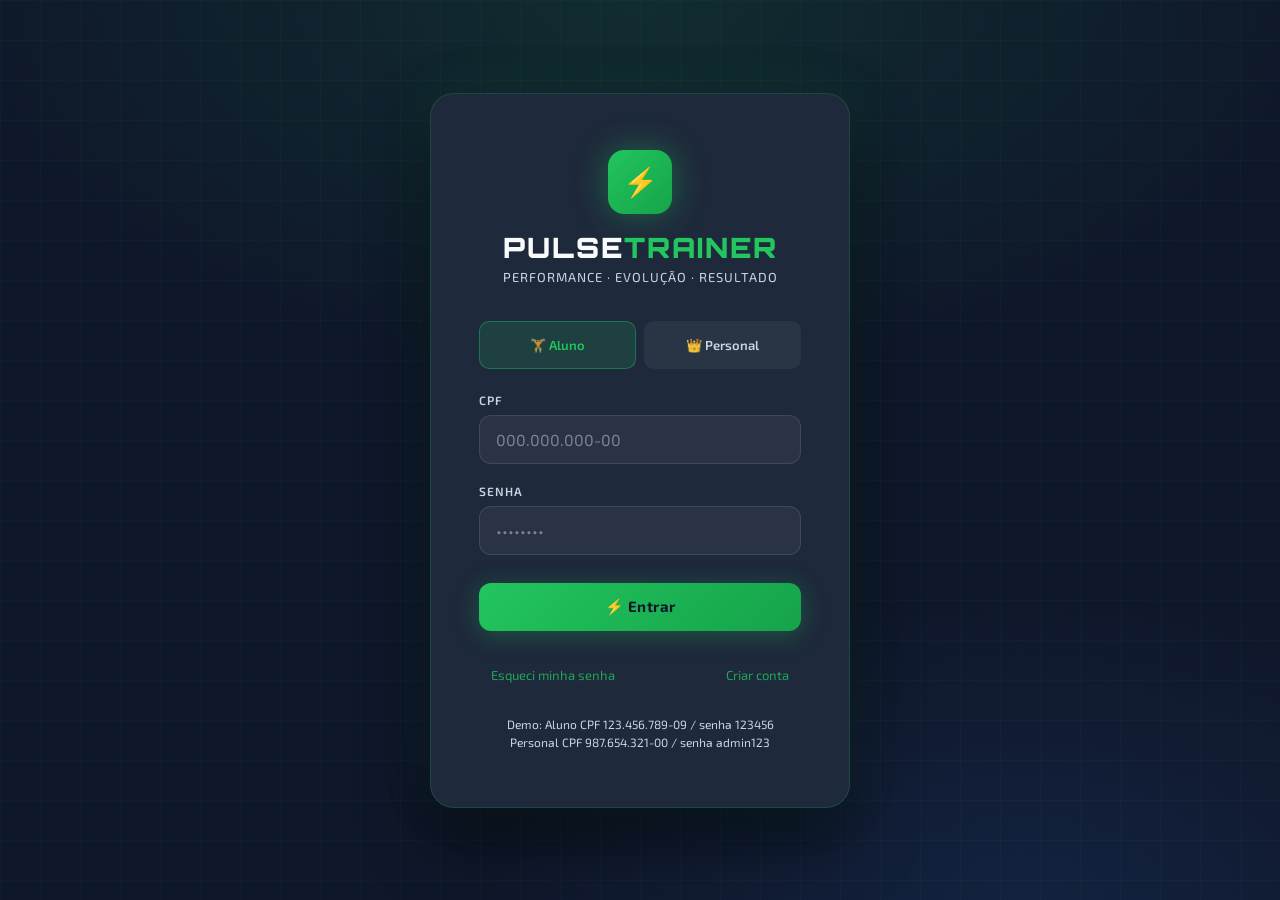
==== commit 72e5199e: "Correção de alguns erros" ====
--- a/SitePulseTrainerA3/index.html
+++ b/SitePulseTrainerA3/index.html
@@ -4,6 +4,25 @@
 <meta charset="UTF-8">
 <meta name="viewport" content="width=device-width, initial-scale=1.0">
 <title>PulseTrainer</title>
+<meta name="description" content="PulseTrainer — plataforma de treinos, evolução e gamificação para alunos e personal trainers.">
+
+<!-- Open Graph -->
+<meta property="og:type" content="website">
+<meta property="og:site_name" content="PulseTrainer">
+<meta property="og:title" content="PulseTrainer — Performance · Evolução · Resultado">
+<meta property="og:description" content="Acompanhe treinos, evolução, metas, ranking e desafios. Plataforma completa para alunos e personal trainers.">
+<meta property="og:image" content="https://pulsetrainer.vercel.app/og-image.png">
+<meta property="og:image:width" content="1200">
+<meta property="og:image:height" content="630">
+<meta property="og:url" content="https://pulsetrainer.vercel.app/">
+<meta property="og:locale" content="pt_BR">
+
+<!-- Twitter Card -->
+<meta name="twitter:card" content="summary_large_image">
+<meta name="twitter:title" content="PulseTrainer — Performance · Evolução · Resultado">
+<meta name="twitter:description" content="Acompanhe treinos, evolução, metas, ranking e desafios. Plataforma completa para alunos e personal trainers.">
+<meta name="twitter:image" content="https://pulsetrainer.vercel.app/og-image.png">
+
 <link href="https://fonts.googleapis.com/css2?family=Orbitron:wght@400;700;900&family=Exo+2:wght@300;400;500;600;700&display=swap" rel="stylesheet">
 <link rel="stylesheet" href="style.css">
 </head>
@@ -37,7 +56,7 @@
       <button class="link-btn" type="button" id="createAccountLink">Criar conta</button>
     </div>
     <p style="text-align:center;font-size:12px;color:var(--gray);margin-top:16px;line-height:1.5;">
-      Demo: Aluno CPF 123.456.789-00 / senha 123456<br>
+      Demo: Aluno CPF 123.456.789-09 / senha 123456<br>
       Personal CPF 987.654.321-00 / senha admin123
     </p>
   </div>
@@ -383,14 +402,14 @@
             <div>
               <div style="height:180px;border-radius:12px;background:linear-gradient(135deg,rgba(239,68,68,0.2),rgba(239,68,68,0.05));border:1px dashed rgba(239,68,68,0.3);display:flex;flex-direction:column;align-items:center;justify-content:center;gap:8px;">
                 <span style="font-size:36px;">😔</span>
-                <span style="font-size:12px;color:var(--gray);">Jan 2024 · 92kg</span>
+                <span style="font-size:12px;color:var(--gray);">Jan 2026 · 92kg</span>
               </div>
               <div style="text-align:center;font-size:12px;color:var(--danger);margin-top:6px;font-weight:600;">ANTES</div>
             </div>
             <div>
               <div style="height:180px;border-radius:12px;background:linear-gradient(135deg,rgba(34,197,94,0.2),rgba(34,197,94,0.05));border:1px solid rgba(34,197,94,0.3);display:flex;flex-direction:column;align-items:center;justify-content:center;gap:8px;">
                 <span style="font-size:36px;">💪</span>
-                <span style="font-size:12px;color:var(--gray);">Jun 2024 · 78kg</span>
+                <span style="font-size:12px;color:var(--gray);">Jun 2026 · 78kg</span>
               </div>
               <div style="text-align:center;font-size:12px;color:var(--green);margin-top:6px;font-weight:600;">DEPOIS</div>
             </div>
@@ -408,12 +427,12 @@
           <div class="photo-grid">
             <div class="photo-item" style="background:linear-gradient(135deg,rgba(34,197,94,0.15),rgba(34,197,94,0.05));">
               <div class="photo-placeholder">🟢</div>
-              <div class="photo-date">Jun/24</div>
+              <div class="photo-date">Jun/26</div>
               <div class="photo-label">Frente</div>
             </div>
             <div class="photo-item" style="background:linear-gradient(135deg,rgba(59,130,246,0.15),rgba(59,130,246,0.05));">
               <div class="photo-placeholder">🔵</div>
-              <div class="photo-date">Mai/24</div>
+              <div class="photo-date">Mai/26</div>
               <div class="photo-label">Frente</div>
             </div>
             <div class="photo-item photo-upload-btn">
@@ -439,7 +458,7 @@
             <div class="goal-pct">90%</div>
           </div>
           <div class="progress-bar"><div class="progress-fill" style="width:90%"></div></div>
-          <div class="goal-sub">13.5kg perdidos de 15kg · Prazo: 31/08/2024</div>
+          <div class="goal-sub">13.5kg perdidos de 15kg · Prazo: 31/08/2026</div>
         </div>
         <div class="goal-item">
           <div class="goal-header">
@@ -455,7 +474,7 @@
             <div class="goal-pct">40%</div>
           </div>
           <div class="progress-bar"><div class="progress-fill" style="width:40%"></div></div>
-          <div class="goal-sub">1.2kg de 3kg · Prazo: 31/12/2024</div>
+          <div class="goal-sub">1.2kg de 3kg · Prazo: 31/12/2026</div>
         </div>
         <div class="goal-item" style="border-color:rgba(34,197,94,0.3);background:rgba(34,197,94,0.05)">
           <div class="goal-header">
@@ -495,68 +514,6 @@
             <div class="feedback-date">1 semana atrás</div>
           </div>
           <div class="feedback-text">Parabéns pelo streak de 7 dias! Isso é disciplina real. Sua dedicação está gerando resultados. Continue com a hidratação em dia — pelo menos 3L de água por dia durante os treinos pesados.</div>
-        </div>
-      </div>
-    </div>
-
-    <!-- ── ALUNO: NUTRIÇÃO ── -->
-    <div class="page" id="page-nutricao">
-      <div class="page-header">
-        <div class="page-title"><h1>🥗 Nutrição</h1><p>Dicas e orientações do personal</p></div>
-        <div style="display:flex;gap:8px;">
-          <span class="status-pill status-active">Todos</span>
-          <span class="status-pill" style="background:rgba(34,197,94,0.1);color:var(--green);cursor:pointer">Emagrecimento</span>
-          <span class="status-pill" style="background:rgba(59,130,246,0.1);color:var(--blue);cursor:pointer">Hipertrofia</span>
-        </div>
-      </div>
-      <div class="three-col">
-        <div class="nutrition-card">
-          <div class="nutrition-img">🥗</div>
-          <div class="nutrition-body">
-            <span class="nutrition-tag emagrecer">Emagrecimento</span>
-            <div class="nutrition-title">Déficit calórico inteligente</div>
-            <div class="nutrition-desc">Como calcular seu déficit sem perder massa muscular durante o processo.</div>
-          </div>
-        </div>
-        <div class="nutrition-card">
-          <div class="nutrition-img">🍗</div>
-          <div class="nutrition-body">
-            <span class="nutrition-tag hipertrofia">Hipertrofia</span>
-            <div class="nutrition-title">Proteína para ganho de massa</div>
-            <div class="nutrition-desc">Quantidade ideal, timing e as melhores fontes de proteína para hipertrofia.</div>
-          </div>
-        </div>
-        <div class="nutrition-card">
-          <div class="nutrition-img">⚡</div>
-          <div class="nutrition-body">
-            <span class="nutrition-tag performance">Performance</span>
-            <div class="nutrition-title">Pré-treino natural</div>
-            <div class="nutrition-desc">Alimentos que potencializam sua energia e foco antes do treino sem suplementos.</div>
-          </div>
-        </div>
-        <div class="nutrition-card">
-          <div class="nutrition-img">💧</div>
-          <div class="nutrition-body">
-            <span class="nutrition-tag emagrecer">Emagrecimento</span>
-            <div class="nutrition-title">Hidratação estratégica</div>
-            <div class="nutrition-desc">Beber água no momento certo aumenta o metabolismo e reduz a fome.</div>
-          </div>
-        </div>
-        <div class="nutrition-card">
-          <div class="nutrition-img">🥚</div>
-          <div class="nutrition-body">
-            <span class="nutrition-tag hipertrofia">Hipertrofia</span>
-            <div class="nutrition-title">Café da manhã campeão</div>
-            <div class="nutrition-desc">A refeição mais importante para quem quer ganhar massa muscular de verdade.</div>
-          </div>
-        </div>
-        <div class="nutrition-card">
-          <div class="nutrition-img">🏃</div>
-          <div class="nutrition-body">
-            <span class="nutrition-tag performance">Performance</span>
-            <div class="nutrition-title">Carboidratos e treino</div>
-            <div class="nutrition-desc">Quando e quanto consumir para máxima performance nos seus treinos.</div>
-          </div>
         </div>
       </div>
     </div>
@@ -644,8 +601,10 @@
             <div class="challenge-name">30 Dias Sem Faltar</div>
             <div class="challenge-desc">Treine por 30 dias consecutivos sem nenhuma falta. Consistência é o segredo dos campeões.</div>
             <div style="margin-bottom:10px;"><div class="progress-bar"><div class="progress-fill" style="width:40%"></div></div><div style="font-size:11px;color:var(--gray);margin-top:4px">12/30 dias completados</div></div>
+            <div style="font-size:12px;color:var(--gray);margin-bottom:8px;">
+              📅 Início: <strong>01/06/2026</strong> &nbsp; ⛔ Término: <strong>01/07/2026</strong>
+            </div>
             <div class="challenge-footer">
-              <div class="challenge-days">⏰ 18 dias restantes</div>
               <div class="challenge-prize">🏆 Prêmio: 500 XP + Badge Lenda</div>
             </div>
           </div>
@@ -656,8 +615,10 @@
             <div class="challenge-name">Desafio Emagrecimento</div>
             <div class="challenge-desc">Quem perder mais % de gordura em 60 dias vence. Pesagem quinzenal.</div>
             <div style="margin-bottom:10px;"><div class="progress-bar blue"><div class="progress-fill" style="width:65%"></div></div><div style="font-size:11px;color:var(--gray);margin-top:4px">Você está em 3º lugar</div></div>
+            <div style="font-size:12px;color:var(--gray);margin-bottom:8px;">
+              📅 Início: <strong>01/05/2026</strong> &nbsp; ⛔ Término: <strong>01/07/2026</strong>
+            </div>
             <div class="challenge-footer">
-              <div class="challenge-days">⏰ 21 dias restantes</div>
               <div class="challenge-prize">🥇 1º lugar: 1000 XP</div>
             </div>
           </div>
@@ -671,7 +632,7 @@
             <div class="challenge-name">Desafio Hipertrofia</div>
             <div class="challenge-desc">Ganhe o máximo de massa muscular em 90 dias. Pesagem e bioimpedância mensais.</div>
             <div class="challenge-footer">
-              <div class="challenge-days">📅 Início: 01/07/2024</div>
+              <div class="challenge-days">📅 Início: 01/07/2026</div>
               <div><button class="btn btn-primary btn-sm">Participar</button></div>
             </div>
           </div>
@@ -755,6 +716,7 @@
           <h1 style="font-family:var(--font-display);font-size:22px;font-weight:900;">Prof. Carlos Silva 👑</h1>
         </div>
         <div class="topbar-actions">
+          <button class="theme-btn-topbar" type="button" onclick="UI.toggleTheme()" aria-label="Alternar tema" title="Alternar tema">🌓</button>
           <div class="notif-btn" id="notifBtnAdmin" role="button" tabindex="0" aria-label="Notificações" onclick="openNotifPanel()"><span>🔔</span><div class="notif-dot" id="notifDotAdmin" style="display:none"></div></div>
           <div class="user-avatar" id="topbarAvatarAdmin" style="width:40px;height:40px;background:linear-gradient(135deg,var(--gold),var(--green));"></div>
         </div>
@@ -840,7 +802,7 @@
         <button class="btn btn-primary btn-sm">+ Novo Aluno</button>
       </div>
       <div class="section-card">
-        <div style="display:flex;gap:12px;margin-bottom:16px;">
+        <div class="page-adm-search-row" style="display:flex;gap:12px;margin-bottom:16px;">
           <div class="topbar-search" style="width:auto;flex:1;">
             <span>🔍</span><input placeholder="Buscar aluno...">
           </div>
@@ -959,7 +921,7 @@
           <h3>➕ Novo Treino</h3>
           <div class="page-form-group"><label class="page-form-label">Nome do Treino</label><input class="page-form-input" placeholder="Ex: Treino D — Funcional"></div>
           <div class="page-form-group"><label class="page-form-label">Objetivo</label><select class="page-form-select"><option>Hipertrofia</option><option>Emagrecimento</option><option>Performance</option><option>Resistência</option></select></div>
-          <div style="border:1px solid rgba(255,255,255,0.07);border-radius:12px;padding:14px;margin-bottom:14px;">
+          <div id="newWorkoutExercises" style="border:1px solid rgba(255,255,255,0.07);border-radius:12px;padding:14px;margin-bottom:14px;">
             <div style="font-size:12px;font-weight:700;color:var(--gray);text-transform:uppercase;letter-spacing:1px;margin-bottom:12px;">Exercícios</div>
             <div class="exercise-item">
               <div style="font-size:13px;flex:1;color:var(--white)">Agachamento Livre</div>
@@ -1012,52 +974,6 @@
           <div class="feedback-msg">
             <div class="feedback-header"><div class="feedback-from" style="color:var(--blue)">→ Ana Santos</div><div class="feedback-date">2 dias atrás</div></div>
             <div class="feedback-text">Vi que você faltou 3 dias esta semana. Tudo bem? Precisamos conversar sobre sua rotina.</div>
-          </div>
-        </div>
-      </div>
-    </div>
-
-    <!-- ── ADMIN: NUTRIÇÃO ── -->
-    <div class="page" id="page-adm-nutricao">
-      <div class="page-header">
-        <div class="page-title"><h1>🥗 Gestão de Nutrição</h1><p>Conteúdos para seus alunos</p></div>
-        <button class="btn btn-primary btn-sm">+ Novo Conteúdo</button>
-      </div>
-      <div class="two-col">
-        <div class="section-card">
-          <h3>📝 Novo Conteúdo</h3>
-          <div class="page-form-group"><label class="page-form-label">Título</label><input class="page-form-input" placeholder="Ex: Déficit calórico inteligente"></div>
-          <div class="page-form-group"><label class="page-form-label">Categoria</label><select class="page-form-select"><option>Emagrecimento</option><option>Hipertrofia</option><option>Performance</option></select></div>
-          <div class="page-form-group"><label class="page-form-label">Descrição</label><textarea class="page-form-textarea" placeholder="Descreva o conteúdo..."></textarea></div>
-          <div class="page-form-group"><label class="page-form-label">Tipo de Mídia</label>
-            <div style="display:flex;gap:8px;flex-wrap:wrap">
-              <span class="status-pill status-active" style="cursor:pointer">Texto</span>
-              <span class="status-pill" style="background:rgba(59,130,246,0.1);color:var(--blue);cursor:pointer">🖼️ Imagem</span>
-              <span class="status-pill" style="background:rgba(245,158,11,0.1);color:var(--gold);cursor:pointer">📄 PDF</span>
-              <span class="status-pill" style="background:rgba(139,92,246,0.1);color:var(--diamond);cursor:pointer">🎥 Vídeo</span>
-            </div>
-          </div>
-          <button class="btn btn-primary" style="width:100%">💾 Publicar Conteúdo</button>
-        </div>
-        <div class="section-card">
-          <h3>📚 Conteúdos Publicados</h3>
-          <div style="display:flex;flex-direction:column;gap:10px;">
-            <div class="nutrition-card" style="flex-direction:row;padding:0;overflow:hidden">
-              <div class="nutrition-img" style="height:auto;width:60px;min-width:60px;font-size:24px;">🥗</div>
-              <div class="nutrition-body" style="padding:12px">
-                <span class="nutrition-tag emagrecer">Emagrecimento</span>
-                <div class="nutrition-title" style="font-size:13px;">Déficit calórico inteligente</div>
-                <div style="display:flex;gap:6px;margin-top:8px;"><button class="btn btn-ghost btn-sm">✏️</button><button class="btn btn-danger btn-sm">🗑️</button></div>
-              </div>
-            </div>
-            <div class="nutrition-card" style="flex-direction:row;padding:0;overflow:hidden">
-              <div class="nutrition-img" style="height:auto;width:60px;min-width:60px;font-size:24px;">🍗</div>
-              <div class="nutrition-body" style="padding:12px">
-                <span class="nutrition-tag hipertrofia">Hipertrofia</span>
-                <div class="nutrition-title" style="font-size:13px;">Proteína para ganho de massa</div>
-                <div style="display:flex;gap:6px;margin-top:8px;"><button class="btn btn-ghost btn-sm">✏️</button><button class="btn btn-danger btn-sm">🗑️</button></div>
-              </div>
-            </div>
           </div>
         </div>
       </div>
@@ -1261,10 +1177,10 @@
         </div>
       </div>
       <div class="cards-grid">
-        <div class="stat-card green"><div class="stat-icon green">⚖️</div><div class="stat-value" style="color:var(--green)">-47kg</div><div class="stat-label">Total perdido (todos)</div></div>
-        <div class="stat-card blue"><div class="stat-icon blue">💪</div><div class="stat-value" style="color:var(--blue)">+18kg</div><div class="stat-label">Massa ganha (todos)</div></div>
-        <div class="stat-card gold"><div class="stat-icon gold">📊</div><div class="stat-value" style="color:var(--gold)">-6.2%</div><div class="stat-label">Redução gordura média</div></div>
-        <div class="stat-card purple"><div class="stat-icon purple">🏋️</div><div class="stat-value" style="color:var(--diamond)">1.247</div><div class="stat-label">Total treinos este mês</div></div>
+        <div class="stat-card green"><div class="stat-icon green">⚖️</div><div id="evolStatLost" class="stat-value" style="color:var(--green)">-47kg</div><div class="stat-label">Total perdido (todos)</div></div>
+        <div class="stat-card blue"><div class="stat-icon blue">💪</div><div id="evolStatMuscle" class="stat-value" style="color:var(--blue)">+18kg</div><div class="stat-label">Massa ganha (todos)</div></div>
+        <div class="stat-card gold"><div class="stat-icon gold">📊</div><div id="evolStatFat" class="stat-value" style="color:var(--gold)">-6.2%</div><div class="stat-label">Redução gordura média</div></div>
+        <div class="stat-card purple"><div class="stat-icon purple">🏋️</div><div id="evolStatWorkouts" class="stat-value" style="color:var(--diamond)">1.247</div><div class="stat-label">Total treinos este mês</div></div>
       </div>
       <div class="section-card">
         <h3>📊 Progresso Individual</h3>
--- a/SitePulseTrainerA3/style.css
+++ b/SitePulseTrainerA3/style.css
@@ -1024,10 +1024,34 @@
   .two-col, .three-col { grid-template-columns: 1fr; }
   .cards-grid { grid-template-columns: 1fr; }
   .page-header { flex-direction: column; align-items: flex-start; gap: 16px; }
+  .page-header > * { max-width: 100%; }
   .topbar { flex-wrap: wrap; gap: 12px; }
-  .data-table { display: block; overflow-x: auto; -webkit-overflow-scrolling: touch; }
+  .data-table { display: block; overflow-x: auto; -webkit-overflow-scrolling: touch; max-width: 100%; }
   .photo-grid { grid-template-columns: repeat(2, 1fr); }
   .login-links { flex-direction: column; gap: 4px; align-items: center; }
+
+  /* ── ADMIN PAGE FIXES (mobile overflow) ── */
+  .page-header > div[style*="display:flex"],
+  .page-header > div[style*="display: flex"] {
+    flex-wrap: wrap;
+    width: 100%;
+  }
+  .page-header select.page-form-select[style*="width"] {
+    width: 100% !important;
+    flex: 1 1 140px;
+  }
+  .page-adm-search-row { flex-wrap: wrap; }
+  .page-adm-search-row .topbar-search { width: 100% !important; }
+  .page-adm-search-row select.page-form-select { width: 100% !important; }
+  .page-form-input[type="date"] { min-width: 0; }
+  div[style*="grid-template-columns:1fr 1fr"] { min-width: 0; }
+  div[style*="grid-template-columns:1fr 1fr"] > * { min-width: 0; }
+  .challenge-card { flex-wrap: wrap; }
+  .challenge-card[style*="flex-direction:column"] { min-width: 0; }
+  .goal-header { flex-wrap: wrap; gap: 8px; }
+  .section-card { min-width: 0; overflow-wrap: break-word; }
+  .two-col > .section-card { min-width: 0; }
+  .two-col > div[style*="display:grid"] { min-width: 0; }
 
   @media (min-width: 600px) {
     .cards-grid { grid-template-columns: 1fr 1fr; }
